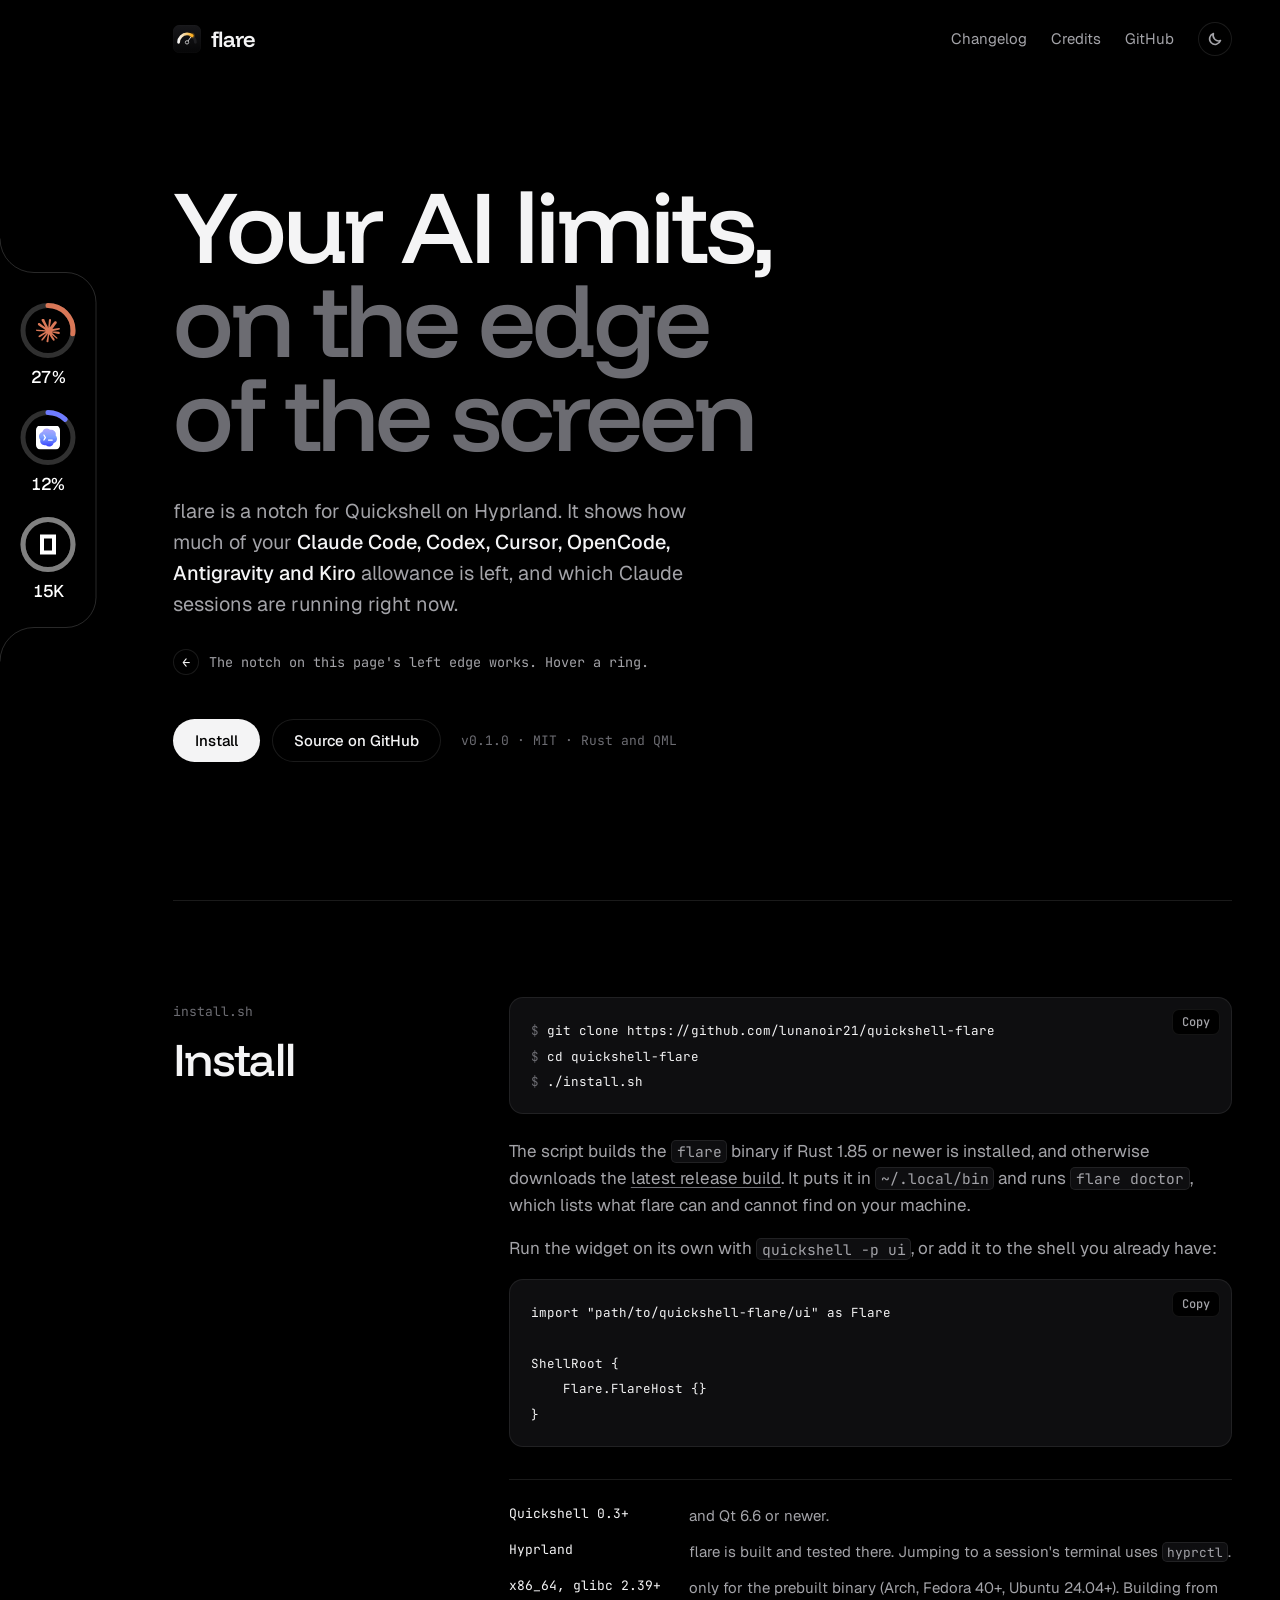
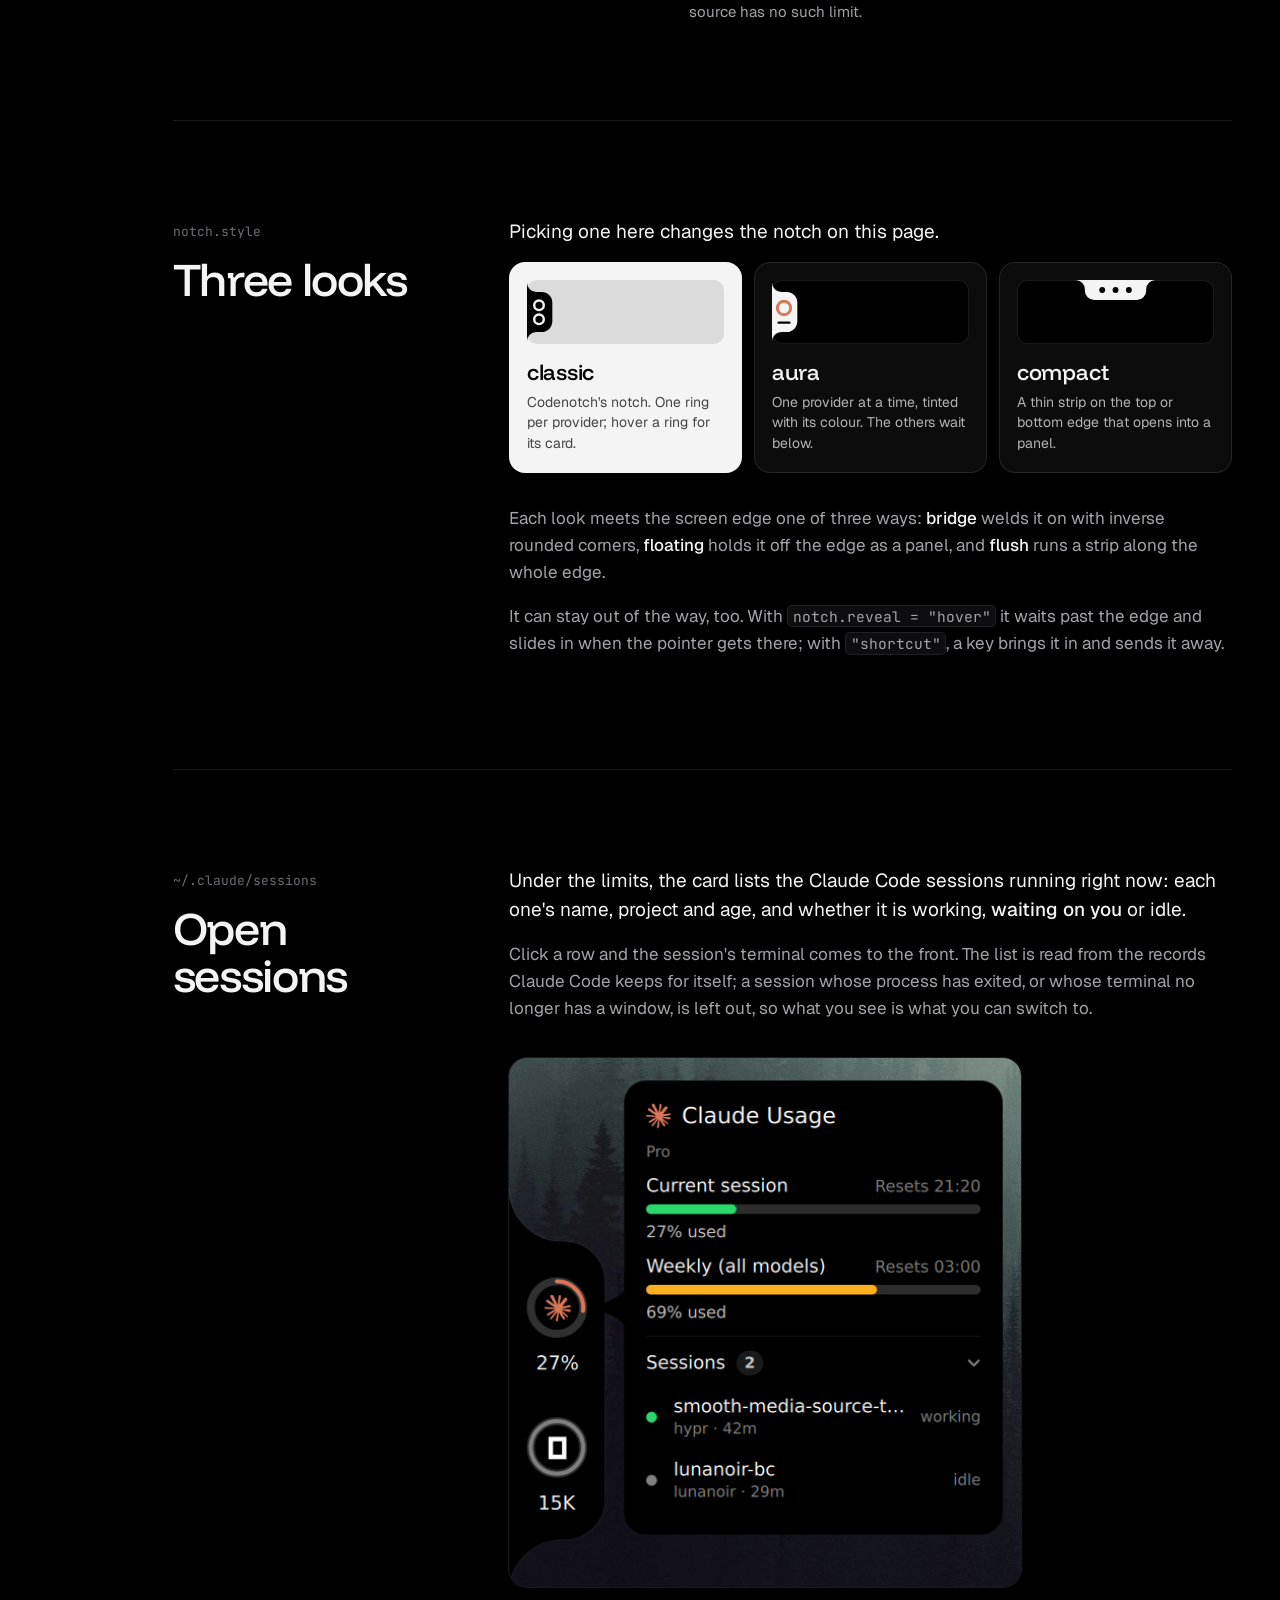
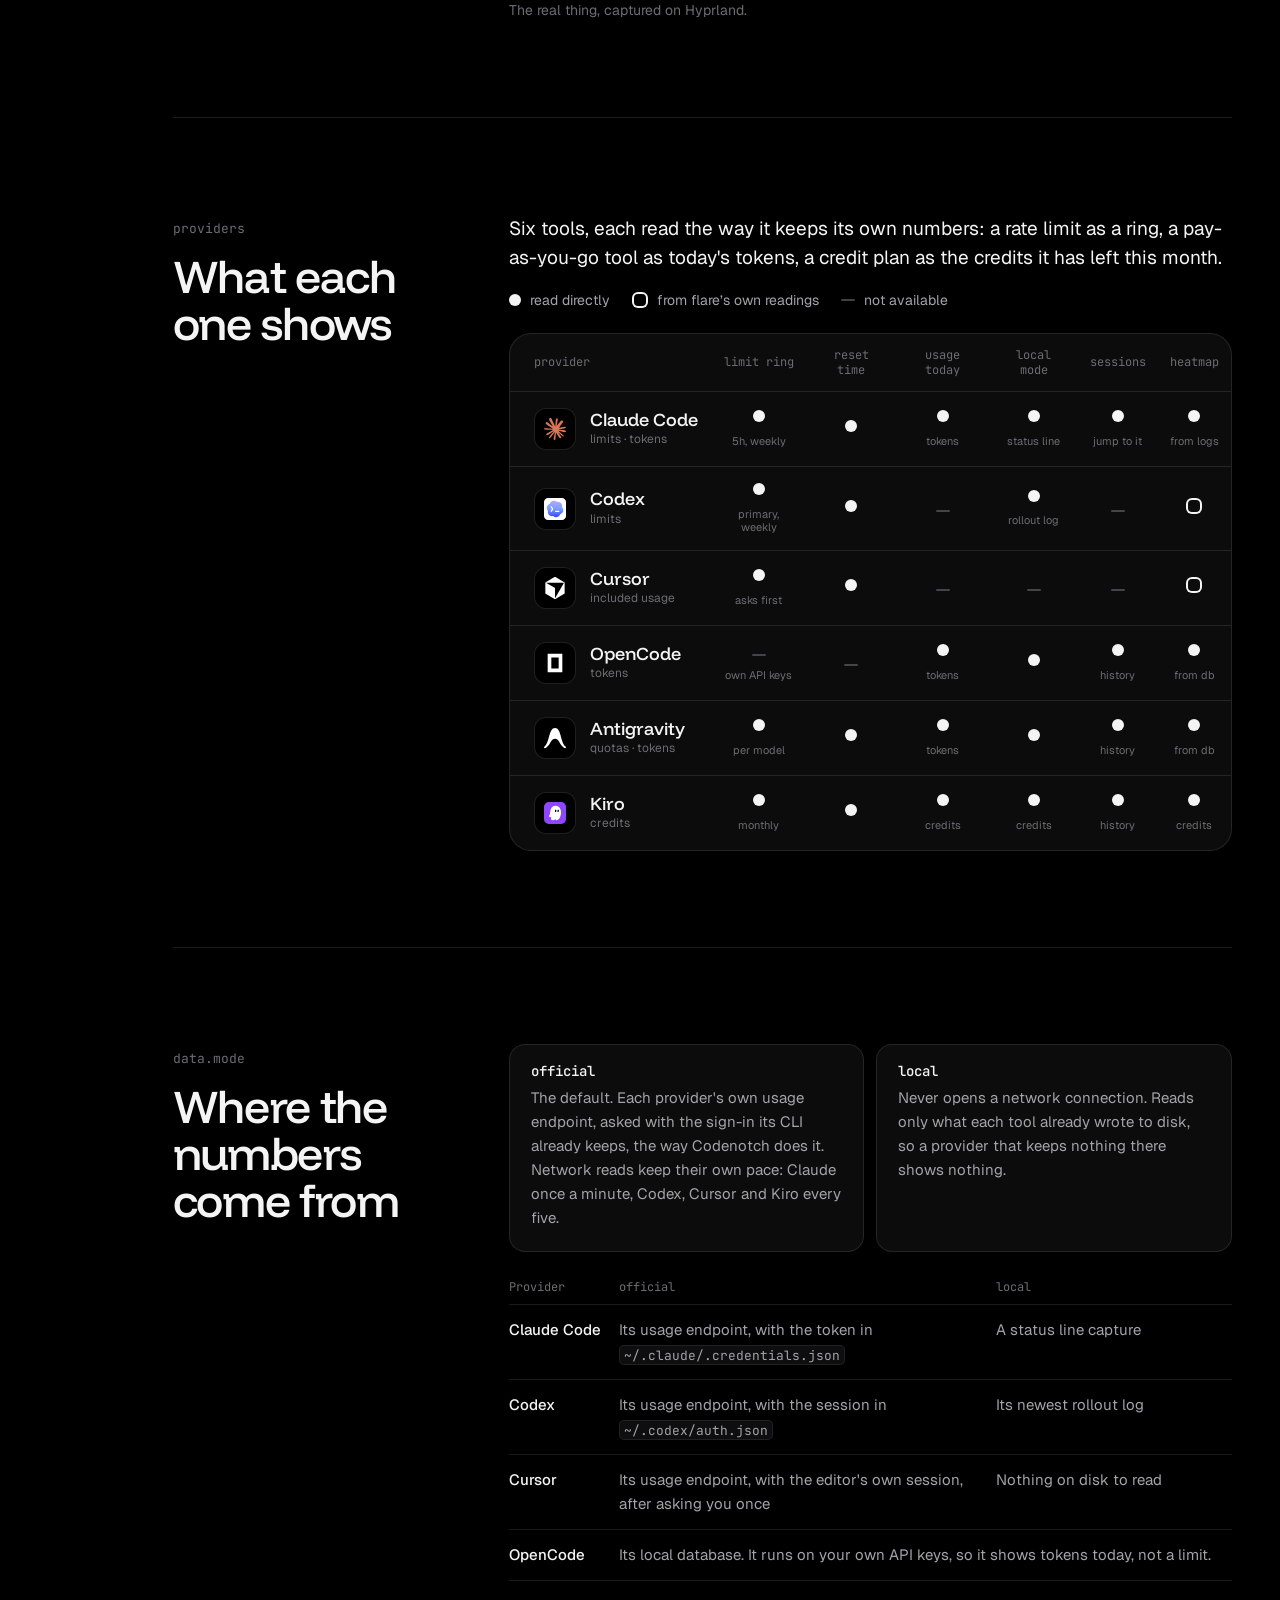
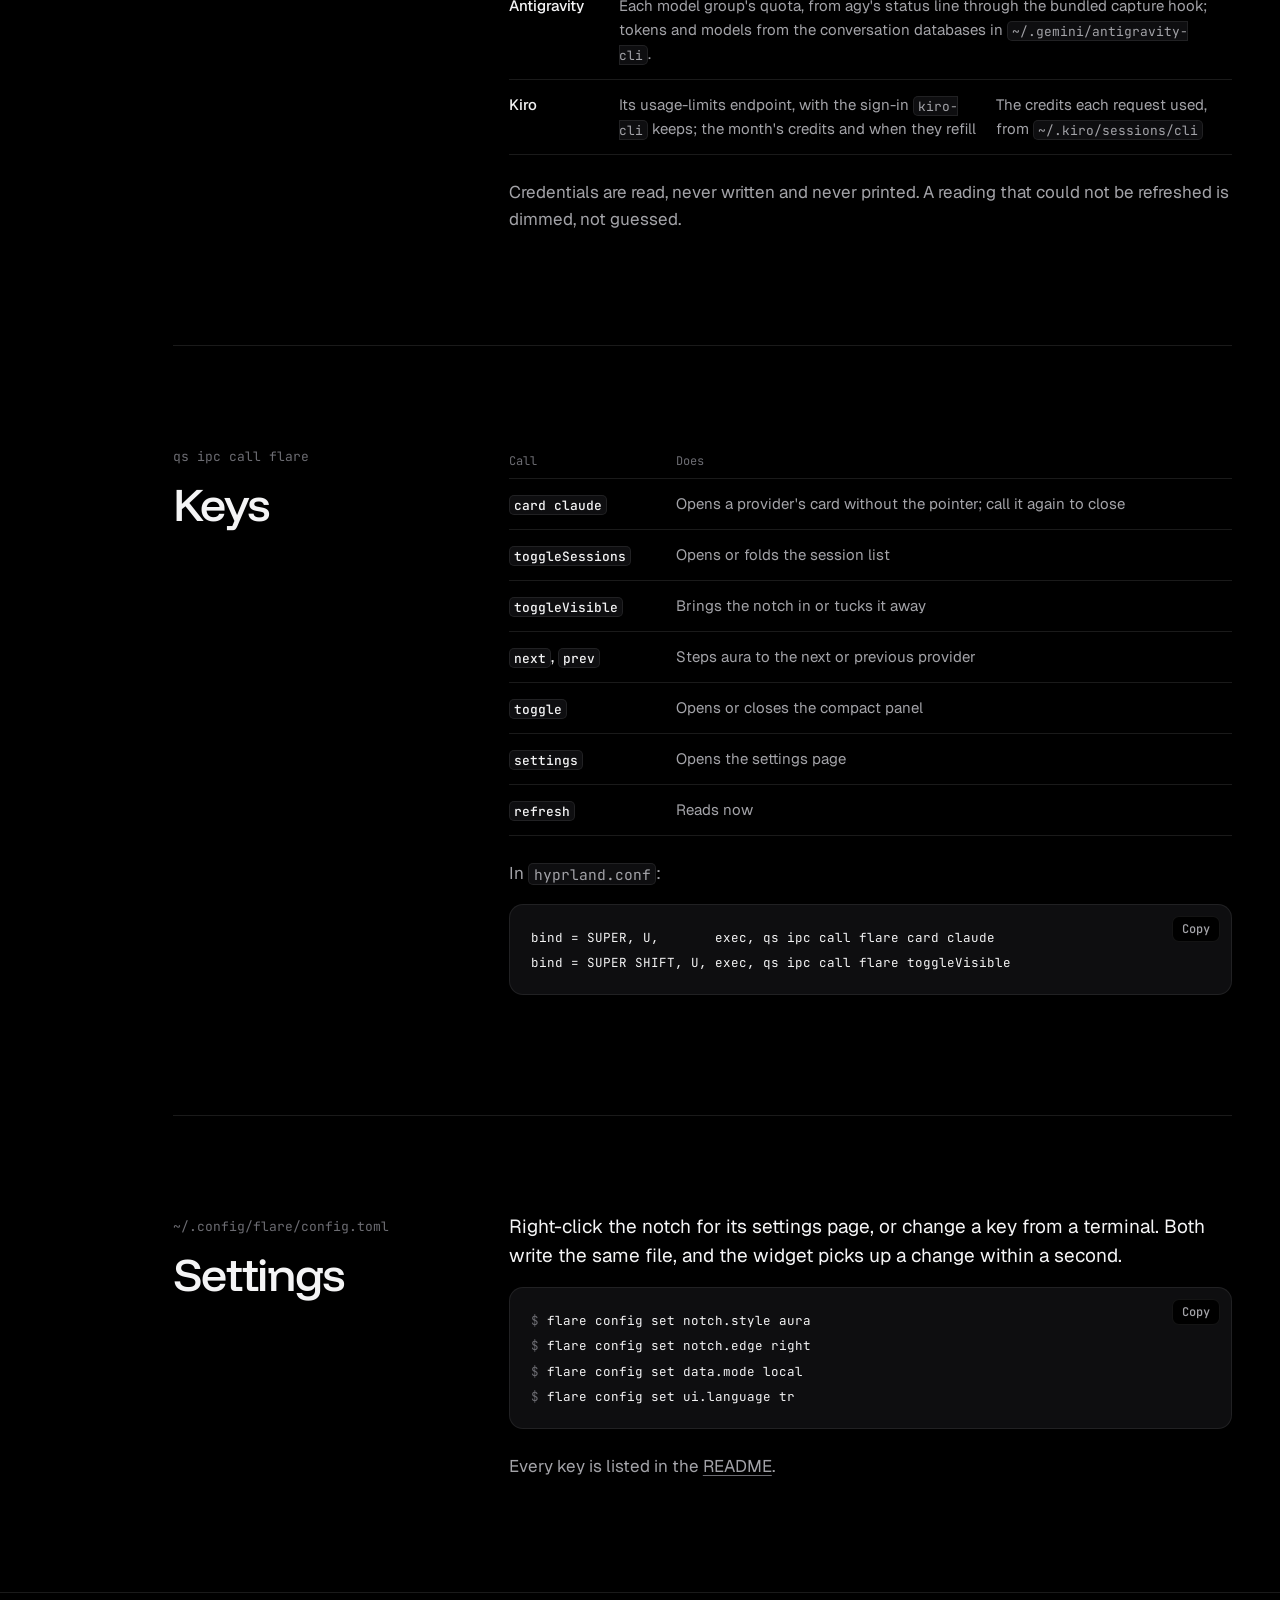
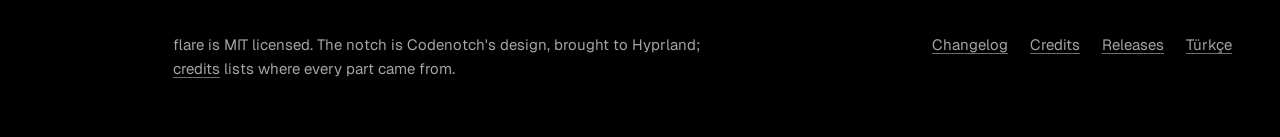
==== docs/index.html @ 701ffc92 "flare'e logo ekle Gösterge yayı beyazdan amber'e geçen, ucunda parıltı olan bir ikon. Sitenin sekme " ====
<!doctype html>
<html lang="en">
<head>
  <meta charset="utf-8">
  <meta name="viewport" content="width=device-width, initial-scale=1">
  <title>flare — AI usage notch for Hyprland</title>
  <meta name="description" content="flare is a notch for Quickshell on Hyprland that shows how much of your Claude Code, Codex, Cursor, OpenCode, Antigravity and Kiro allowance is left, and which Claude sessions are running.">
  <meta name="theme-color" content="#000000">
  <meta property="og:title" content="flare — AI usage notch for Hyprland">
  <meta property="og:description" content="Your Claude Code, Codex, Cursor, OpenCode, Antigravity and Kiro limits, on the edge of the screen.">
  <meta property="og:image" content="https://lunanoir21.github.io/quickshell-flare/assets/social.png">
  <meta name="twitter:card" content="summary_large_image">
  <script>try { if (localStorage.getItem("flare-theme") === "light") document.documentElement.dataset.theme = "light"; } catch (e) {}</script>
  <link rel="icon" href="assets/flare.svg" type="image/svg+xml">
  <link rel="preconnect" href="https://fonts.googleapis.com">
  <link rel="preconnect" href="https://fonts.gstatic.com" crossorigin>
  <link href="https://fonts.googleapis.com/css2?family=Funnel+Display:wght@400;500;600&family=Geist:wght@400;500;600&family=JetBrains+Mono:wght@400;500&display=swap" rel="stylesheet">
  <link rel="stylesheet" href="site.css">
</head>
<body>
  <a class="skip" href="#main">Skip to content</a>

  <header class="top">
    <a class="wordmark" href="./"><img src="assets/flare.svg" alt="" width="28" height="28">flare</a>
    <nav aria-label="Site">
      <a href="changelog.html">Changelog</a>
      <a href="credits.html">Credits</a>
      <a class="wide" href="https://github.com/lunanoir21/quickshell-flare">GitHub</a>
      <button class="theme" type="button" aria-label="Switch to the white theme">
        <svg class="moon" viewBox="0 0 16 16" aria-hidden="true"><path d="M13.5 9.6A5.6 5.6 0 0 1 6.4 2.5a5.6 5.6 0 1 0 7.1 7.1Z"/></svg>
        <svg class="sun" viewBox="0 0 16 16" aria-hidden="true"><circle cx="8" cy="8" r="3"/><path d="M8 1v1.5M8 13.5V15M1 8h1.5M13.5 8H15M3 3l1.1 1.1M11.9 11.9 13 13M3 13l1.1-1.1M11.9 4.1 13 3"/></svg>
      </button>
    </nav>
  </header>

  <main id="main">
    <section class="hero" aria-labelledby="title">
      <h1 id="title">Your AI limits, <span class="quiet">on the edge of the screen</span></h1>
      <p class="lede">flare is a notch for Quickshell on Hyprland. It shows how much of your <strong>Claude Code, Codex, Cursor, OpenCode, Antigravity and Kiro</strong> allowance is left, and which Claude sessions are running right now.</p>
      <p class="pointer" data-dir="left"><span class="arrow" aria-hidden="true">←</span> <span class="words">The notch on this page's left edge works. Hover a ring.</span></p>
      <div class="actions">
        <a class="button solid" href="#install">Install</a>
        <a class="button line" href="https://github.com/lunanoir21/quickshell-flare">Source on GitHub</a>
        <span class="meta"><span data-version>v0.1.0</span> · MIT · Rust and QML</span>
      </div>
    </section>

    <section class="section" id="install" aria-labelledby="install-title">
      <div class="section-head">
        <span class="tag">install.sh</span>
        <h2 id="install-title">Install</h2>
      </div>
      <div class="section-body">
<pre class="copyable"><code><span class="prompt">$ </span>git clone https://github.com/lunanoir21/quickshell-flare</code>
<code><span class="prompt">$ </span>cd quickshell-flare</code>
<code><span class="prompt">$ </span>./install.sh</code></pre>
        <p>The script builds the <code>flare</code> binary if Rust 1.85 or newer is installed, and otherwise downloads the <a href="https://github.com/lunanoir21/quickshell-flare/releases/latest">latest release build</a>. It puts it in <code>~/.local/bin</code> and runs <code>flare doctor</code>, which lists what flare can and cannot find on your machine.</p>
        <p>Run the widget on its own with <code>quickshell -p ui</code>, or add it to the shell you already have:</p>
<pre class="copyable"><code>import "path/to/quickshell-flare/ui" as Flare

ShellRoot {
    Flare.FlareHost {}
}</code></pre>
        <dl class="needs">
          <dt>Quickshell 0.3+</dt><dd>and Qt 6.6 or newer.</dd>
          <dt>Hyprland</dt><dd>flare is built and tested there. Jumping to a session's terminal uses <code>hyprctl</code>.</dd>
          <dt>x86_64, glibc 2.39+</dt><dd>only for the prebuilt binary (Arch, Fedora 40+, Ubuntu 24.04+). Building from source has no such limit.</dd>
        </dl>
      </div>
    </section>

    <section class="section" id="looks" aria-labelledby="looks-title">
      <div class="section-head">
        <span class="tag">notch.style</span>
        <h2 id="looks-title">Three looks</h2>
      </div>
      <div class="section-body">
        <p class="lead">Picking one here changes the notch on this page.</p>
        <div class="looks" role="group" aria-label="Notch style">
          <button class="look" type="button" data-look="classic" aria-pressed="true">
            <span class="pic" aria-hidden="true"><svg viewBox="0 0 120 48" preserveAspectRatio="xMinYMid meet"><path class="n" d="M0 2a7 7 0 0 0 7 7h4a8 8 0 0 1 8 8v14a8 8 0 0 1-8 8H7a7 7 0 0 0-7 7Z"/><circle class="d" cx="9" cy="19" r="3.6"/><circle class="d" cx="9" cy="29.5" r="3.6"/></svg></span>
            <span class="name">classic</span>
            <span class="what">Codenotch's notch. One ring per provider; hover a ring for its card.</span>
          </button>
          <button class="look" type="button" data-look="aura" aria-pressed="false">
            <span class="pic" aria-hidden="true"><svg viewBox="0 0 120 48" preserveAspectRatio="xMinYMid meet"><path class="n" d="M0 2a7 7 0 0 0 7 7h4a8 8 0 0 1 8 8v14a8 8 0 0 1-8 8H7a7 7 0 0 0-7 7Z"/><circle class="a" cx="9" cy="21" r="5"/><path class="d" d="M5 32h8"/></svg></span>
            <span class="name">aura</span>
            <span class="what">One provider at a time, tinted with its colour. The others wait below.</span>
          </button>
          <button class="look" type="button" data-look="compact" aria-pressed="false">
            <span class="pic" aria-hidden="true"><svg viewBox="0 0 120 48" preserveAspectRatio="xMidYMin meet"><path class="n" d="M30 0a7 7 0 0 1 7 7v1a7 7 0 0 0 7 7h32a7 7 0 0 0 7-7V7a7 7 0 0 1 7-7Z"/><circle class="f" cx="50" cy="7.5" r="2.2"/><circle class="f" cx="60" cy="7.5" r="2.2"/><circle class="f" cx="70" cy="7.5" r="2.2"/></svg></span>
            <span class="name">compact</span>
            <span class="what">A thin strip on the top or bottom edge that opens into a panel.</span>
          </button>
        </div>
        <p>Each look meets the screen edge one of three ways: <strong>bridge</strong> welds it on with inverse rounded corners, <strong>floating</strong> holds it off the edge as a panel, and <strong>flush</strong> runs a strip along the whole edge.</p>
        <p>It can stay out of the way, too. With <code>notch.reveal = "hover"</code> it waits past the edge and slides in when the pointer gets there; with <code>"shortcut"</code>, a key brings it in and sends it away.</p>
      </div>
    </section>

    <section class="section" id="sessions" aria-labelledby="sessions-title">
      <div class="section-head">
        <span class="tag">~/.claude/sessions</span>
        <h2 id="sessions-title">Open sessions</h2>
      </div>
      <div class="section-body">
        <p class="lead">Under the limits, the card lists the Claude Code sessions running right now: each one's name, project and age, and whether it is working, <strong>waiting on you</strong> or idle.</p>
        <p>Click a row and the session's terminal comes to the front. The list is read from the records Claude Code keeps for itself; a session whose process has exited, or whose terminal no longer has a window, is left out, so what you see is what you can switch to.</p>
        <figure class="shot">
          <img src="screenshots/sessions.png" width="504" height="520" alt="flare's hover card on a desktop, showing two limits and two open sessions" loading="lazy">
          <figcaption>The real thing, captured on Hyprland.</figcaption>
        </figure>
      </div>
    </section>

    <section class="section" id="providers" aria-labelledby="providers-title">
      <div class="section-head">
        <span class="tag">providers</span>
        <h2 id="providers-title">What each one shows</h2>
      </div>
      <div class="section-body wide">
        <p class="lead">Six tools, each read the way it keeps its own numbers: a rate limit as a ring, a pay-as-you-go tool as today's tokens, a credit plan as the credits it has left this month.</p>
        <ul class="cap-legend" aria-label="Legend">
          <li><span class="cap full" aria-hidden="true"></span>read directly</li>
          <li><span class="cap ring" aria-hidden="true"></span>from flare’s own readings</li>
          <li><span class="cap none" aria-hidden="true"></span>not available</li>
        </ul>
        <table class="matrix">
          <thead>
            <tr><th scope="col">provider</th><th scope="col">limit ring</th><th scope="col">reset time</th><th scope="col">usage today</th><th scope="col">local mode</th><th scope="col">sessions</th><th scope="col">heatmap</th></tr>
          </thead>
          <tbody>
            <tr>
              <th scope="row"><span class="who"><span class="tile"><img src="assets/logos/claude.svg" alt="" width="22" height="22"></span><span><span class="name">Claude Code</span><span class="unit">limits · tokens</span></span></span></th>
              <td><span class="cap full" aria-hidden="true"></span><span class="sr">Read directly</span><small>5h, weekly</small></td><td><span class="cap full" aria-hidden="true"></span><span class="sr">Read directly</span></td><td><span class="cap full" aria-hidden="true"></span><span class="sr">Read directly</span><small>tokens</small></td><td><span class="cap full" aria-hidden="true"></span><span class="sr">Read directly</span><small>status line</small></td><td><span class="cap full" aria-hidden="true"></span><span class="sr">Read directly</span><small>jump to it</small></td><td><span class="cap full" aria-hidden="true"></span><span class="sr">Read directly</span><small>from logs</small></td>
            </tr>
            <tr>
              <th scope="row"><span class="who"><span class="tile"><img src="assets/logos/codex.svg" alt="" width="22" height="22"></span><span><span class="name">Codex</span><span class="unit">limits</span></span></span></th>
              <td><span class="cap full" aria-hidden="true"></span><span class="sr">Read directly</span><small>primary, weekly</small></td><td><span class="cap full" aria-hidden="true"></span><span class="sr">Read directly</span></td><td><span class="cap none" aria-hidden="true"></span><span class="sr">Not available</span></td><td><span class="cap full" aria-hidden="true"></span><span class="sr">Read directly</span><small>rollout log</small></td><td><span class="cap none" aria-hidden="true"></span><span class="sr">Not available</span></td><td><span class="cap ring" aria-hidden="true"></span><span class="sr">From flare’s own readings</span></td>
            </tr>
            <tr>
              <th scope="row"><span class="who"><span class="tile"><img src="assets/logos/cursor.svg" alt="" width="22" height="22"></span><span><span class="name">Cursor</span><span class="unit">included usage</span></span></span></th>
              <td><span class="cap full" aria-hidden="true"></span><span class="sr">Read directly</span><small>asks first</small></td><td><span class="cap full" aria-hidden="true"></span><span class="sr">Read directly</span></td><td><span class="cap none" aria-hidden="true"></span><span class="sr">Not available</span></td><td><span class="cap none" aria-hidden="true"></span><span class="sr">Not available</span></td><td><span class="cap none" aria-hidden="true"></span><span class="sr">Not available</span></td><td><span class="cap ring" aria-hidden="true"></span><span class="sr">From flare’s own readings</span></td>
            </tr>
            <tr>
              <th scope="row"><span class="who"><span class="tile"><img src="assets/logos/opencode.svg" alt="" width="22" height="22"></span><span><span class="name">OpenCode</span><span class="unit">tokens</span></span></span></th>
              <td><span class="cap none" aria-hidden="true"></span><span class="sr">Not available</span><small>own API keys</small></td><td><span class="cap none" aria-hidden="true"></span><span class="sr">Not available</span></td><td><span class="cap full" aria-hidden="true"></span><span class="sr">Read directly</span><small>tokens</small></td><td><span class="cap full" aria-hidden="true"></span><span class="sr">Read directly</span></td><td><span class="cap full" aria-hidden="true"></span><span class="sr">Read directly</span><small>history</small></td><td><span class="cap full" aria-hidden="true"></span><span class="sr">Read directly</span><small>from db</small></td>
            </tr>
            <tr>
              <th scope="row"><span class="who"><span class="tile"><img src="assets/logos/antigravity.svg" alt="" width="22" height="22"></span><span><span class="name">Antigravity</span><span class="unit">quotas · tokens</span></span></span></th>
              <td><span class="cap full" aria-hidden="true"></span><span class="sr">Read directly</span><small>per model</small></td><td><span class="cap full" aria-hidden="true"></span><span class="sr">Read directly</span></td><td><span class="cap full" aria-hidden="true"></span><span class="sr">Read directly</span><small>tokens</small></td><td><span class="cap full" aria-hidden="true"></span><span class="sr">Read directly</span></td><td><span class="cap full" aria-hidden="true"></span><span class="sr">Read directly</span><small>history</small></td><td><span class="cap full" aria-hidden="true"></span><span class="sr">Read directly</span><small>from db</small></td>
            </tr>
            <tr>
              <th scope="row"><span class="who"><span class="tile"><img src="assets/logos/kiro.svg" alt="" width="22" height="22"></span><span><span class="name">Kiro</span><span class="unit">credits</span></span></span></th>
              <td><span class="cap full" aria-hidden="true"></span><span class="sr">Read directly</span><small>monthly</small></td><td><span class="cap full" aria-hidden="true"></span><span class="sr">Read directly</span></td><td><span class="cap full" aria-hidden="true"></span><span class="sr">Read directly</span><small>credits</small></td><td><span class="cap full" aria-hidden="true"></span><span class="sr">Read directly</span><small>credits</small></td><td><span class="cap full" aria-hidden="true"></span><span class="sr">Read directly</span><small>history</small></td><td><span class="cap full" aria-hidden="true"></span><span class="sr">Read directly</span><small>credits</small></td>
            </tr>
          </tbody>
        </table>
      </div>
    </section>

    <section class="section" id="numbers" aria-labelledby="numbers-title">
      <div class="section-head">
        <span class="tag">data.mode</span>
        <h2 id="numbers-title">Where the numbers come from</h2>
      </div>
      <div class="section-body">
        <div class="modes">
          <div>
            <h3>official</h3>
            <p>The default. Each provider's own usage endpoint, asked with the sign-in its CLI already keeps, the way Codenotch does it. Network reads keep their own pace: Claude once a minute, Codex, Cursor and Kiro every five.</p>
          </div>
          <div>
            <h3>local</h3>
            <p>Never opens a network connection. Reads only what each tool already wrote to disk, so a provider that keeps nothing there shows nothing.</p>
          </div>
        </div>
        <table class="table">
          <thead>
            <tr><th scope="col">Provider</th><th scope="col">official</th><th scope="col">local</th></tr>
          </thead>
          <tbody>
            <tr><td>Claude Code</td><td>Its usage endpoint, with the token in <code>~/.claude/.credentials.json</code></td><td>A status line capture</td></tr>
            <tr><td>Codex</td><td>Its usage endpoint, with the session in <code>~/.codex/auth.json</code></td><td>Its newest rollout log</td></tr>
            <tr><td>Cursor</td><td>Its usage endpoint, with the editor's own session, after asking you once</td><td>Nothing on disk to read</td></tr>
            <tr><td>OpenCode</td><td colspan="2">Its local database. It runs on your own API keys, so it shows tokens today, not a limit.</td></tr>
            <tr><td>Antigravity</td><td colspan="2">Each model group's quota, from agy's status line through the bundled capture hook; tokens and models from the conversation databases in <code>~/.gemini/antigravity-cli</code>.</td></tr>
            <tr><td>Kiro</td><td>Its usage-limits endpoint, with the sign-in <code>kiro-cli</code> keeps; the month's credits and when they refill</td><td>The credits each request used, from <code>~/.kiro/sessions/cli</code></td></tr>
          </tbody>
        </table>
        <p>Credentials are read, never written and never printed. A reading that could not be refreshed is dimmed, not guessed.</p>
      </div>
    </section>

    <section class="section" id="keys" aria-labelledby="keys-title">
      <div class="section-head">
        <span class="tag">qs ipc call flare</span>
        <h2 id="keys-title">Keys</h2>
      </div>
      <div class="section-body">
        <table class="table">
          <thead>
            <tr><th scope="col">Call</th><th scope="col">Does</th></tr>
          </thead>
          <tbody>
            <tr><td><code>card claude</code></td><td>Opens a provider's card without the pointer; call it again to close</td></tr>
            <tr><td><code>toggleSessions</code></td><td>Opens or folds the session list</td></tr>
            <tr><td><code>toggleVisible</code></td><td>Brings the notch in or tucks it away</td></tr>
            <tr><td><code>next</code>, <code>prev</code></td><td>Steps aura to the next or previous provider</td></tr>
            <tr><td><code>toggle</code></td><td>Opens or closes the compact panel</td></tr>
            <tr><td><code>settings</code></td><td>Opens the settings page</td></tr>
            <tr><td><code>refresh</code></td><td>Reads now</td></tr>
          </tbody>
        </table>
        <p>In <code>hyprland.conf</code>:</p>
<pre class="copyable"><code>bind = SUPER, U,       exec, qs ipc call flare card claude</code>
<code>bind = SUPER SHIFT, U, exec, qs ipc call flare toggleVisible</code></pre>
      </div>
    </section>

    <section class="section" id="settings" aria-labelledby="settings-title">
      <div class="section-head">
        <span class="tag">~/.config/flare/config.toml</span>
        <h2 id="settings-title">Settings</h2>
      </div>
      <div class="section-body">
        <p class="lead">Right-click the notch for its settings page, or change a key from a terminal. Both write the same file, and the widget picks up a change within a second.</p>
<pre class="copyable"><code><span class="prompt">$ </span>flare config set notch.style aura</code>
<code><span class="prompt">$ </span>flare config set notch.edge right</code>
<code><span class="prompt">$ </span>flare config set data.mode local</code>
<code><span class="prompt">$ </span>flare config set ui.language tr</code></pre>
        <p>Every key is listed in the <a href="https://github.com/lunanoir21/quickshell-flare#configuration">README</a>.</p>
      </div>
    </section>
  </main>

  <footer class="foot">
    <p>flare is MIT licensed. The notch is Codenotch's design, brought to Hyprland; <a href="credits.html">credits</a> lists where every part came from.</p>
    <nav aria-label="Footer">
      <a href="changelog.html">Changelog</a>
      <a href="credits.html">Credits</a>
      <a href="https://github.com/lunanoir21/quickshell-flare/releases">Releases</a>
      <a href="https://github.com/lunanoir21/quickshell-flare/blob/main/README.tr.md">Türkçe</a>
    </nav>
  </footer>

  <script src="news.js" defer></script>
  <script src="site.js" defer></script>
</body>
</html>
---- docs/site.css ----
/* Pure black by default; data-theme="light" swaps to white. The notch and its
   cards stay black in both, as flare's own default is. */

:root {
  --wall: #000000;
  --raise: #0c0c0d;
  --ink: #f4f4f5;
  --ink-2: #a3a3a8;
  --ink-3: #6c6c72;
  --rule: rgba(255, 255, 255, 0.1);
  --code-bg: #0e0e10;
  --code-line: rgba(255, 255, 255, 0.08);
  --focus: #f4f4f5;

  --notch: #000000;
  --notch-edge: rgba(255, 255, 255, 0.16);
  --card-text: #ffffff;
  --card-soft: #c8c8c8;
  --card-dim: #808080;
  --track: #2d2d2d;
  --row-hover: rgba(255, 255, 255, 0.07);
  --good: #2bd86b;
  --mid: #ffb020;
  --high: #f23a12;

  --display: "Funnel Display", "Geist", system-ui, sans-serif;
  --body: "Geist", system-ui, sans-serif;
  --mono: "JetBrains Mono", ui-monospace, monospace;

  --notch-w: 96px;
  --flare-r: 34px;
  --body-r: 30px;
  --gutter: calc(var(--notch-w) + clamp(40px, 6vw, 96px));
  --edge-pad: clamp(16px, 4vw, 48px);
  --ease: cubic-bezier(0.2, 0.8, 0.2, 1);

  color-scheme: dark;
}

:root[data-theme="light"] {
  --wall: #ffffff;
  --raise: #f5f5f6;
  --ink: #0a0a0b;
  --ink-2: #55575d;
  --ink-3: #8b8d93;
  --rule: rgba(10, 10, 11, 0.1);
  --code-bg: #f4f4f5;
  --code-line: rgba(10, 10, 11, 0.07);
  --focus: #0a0a0b;
  --notch-edge: transparent;
  color-scheme: light;
}

*,
*::before,
*::after {
  box-sizing: border-box;
}

html {
  -webkit-text-size-adjust: 100%;
  background: var(--wall);
}

body {
  margin: 0;
  background: var(--wall);
  color: var(--ink);
  font: 400 17px/1.6 var(--body);
  -webkit-font-smoothing: antialiased;
  overflow-x: hidden;
  transition: background-color 0.3s var(--ease), color 0.3s var(--ease);
}

::selection {
  background: var(--ink);
  color: var(--wall);
}

a {
  color: inherit;
  text-decoration-thickness: 1px;
  text-underline-offset: 3px;
  text-decoration-color: var(--ink-3);
  transition: text-decoration-color 0.15s;
}

a:hover {
  text-decoration-color: currentColor;
}

:focus-visible {
  outline: 2px solid var(--focus);
  outline-offset: 3px;
  border-radius: 4px;
}

code,
pre,
kbd {
  font-family: var(--mono);
  font-size: 0.86em;
}

p code,
li code,
td code,
dd code,
figcaption code {
  background: var(--code-bg);
  box-shadow: inset 0 0 0 1px var(--code-line);
  padding: 0.12em 0.4em;
  border-radius: 5px;
}

.skip {
  position: absolute;
  left: -999px;
  top: 8px;
}

.skip:focus {
  left: var(--gutter);
  background: var(--ink);
  color: var(--wall);
  padding: 6px 12px;
  z-index: 50;
}

/* ---------- header ---------- */

.top {
  position: absolute;
  top: 0;
  left: 0;
  right: 0;
  display: flex;
  align-items: center;
  justify-content: space-between;
  padding: 22px var(--edge-pad) 0 var(--gutter);
  font-size: 15px;
  z-index: 5;
}

.wordmark {
  display: inline-flex;
  align-items: center;
  gap: 10px;
  font: 600 22px/1 var(--display);
  letter-spacing: -0.02em;
  text-decoration: none;
}

.wordmark img {
  display: block;
  flex: none;
}

.top nav {
  display: flex;
  align-items: center;
  gap: 24px;
}

.top nav a {
  text-decoration: none;
  color: var(--ink-2);
  transition: color 0.15s;
}

.top nav a:hover,
.top nav a[aria-current="page"] {
  color: var(--ink);
}

.theme {
  all: unset;
  display: grid;
  place-items: center;
  width: 34px;
  height: 34px;
  border-radius: 50%;
  color: var(--ink-2);
  box-shadow: inset 0 0 0 1px var(--rule);
  cursor: pointer;
  transition: color 0.15s, box-shadow 0.15s;
}

.theme:hover {
  color: var(--ink);
  box-shadow: inset 0 0 0 1px var(--ink-3);
}

.theme:focus-visible {
  outline: 2px solid var(--focus);
  outline-offset: 3px;
}

.theme svg {
  width: 16px;
  height: 16px;
  fill: none;
  stroke: currentColor;
  stroke-width: 1.6;
  stroke-linecap: round;
  stroke-linejoin: round;
}

.theme .sun,
:root[data-theme="light"] .theme .moon {
  display: none;
}

:root[data-theme="light"] .theme .sun {
  display: block;
}

main,
.foot {
  padding-left: var(--gutter);
  padding-right: var(--edge-pad);
}

.measure {
  max-width: 44rem;
}

/* ---------- hero ---------- */

.hero {
  min-height: 100svh;
  display: flex;
  flex-direction: column;
  justify-content: center;
  padding-block: 128px 88px;
}

.hero h1 {
  font: 500 clamp(46px, 8vw, 124px) / 0.92 var(--display);
  letter-spacing: -0.04em;
  margin: 0 0 36px;
  max-width: 12ch;
  text-wrap: balance;
}

.hero h1 .quiet {
  color: var(--ink-3);
}

.hero .lede {
  font-size: clamp(18px, 1.55vw, 21px);
  line-height: 1.55;
  color: var(--ink-2);
  max-width: 35rem;
  margin: 0 0 30px;
}

.hero .lede strong {
  color: var(--ink);
  font-weight: 500;
}

.pointer {
  display: inline-flex;
  align-items: center;
  gap: 10px;
  font: 400 13.5px/1.3 var(--mono);
  color: var(--ink-2);
  margin: 0 0 44px;
}

.pointer .arrow {
  display: inline-grid;
  place-items: center;
  width: 26px;
  height: 26px;
  border-radius: 50%;
  box-shadow: inset 0 0 0 1px var(--rule);
  color: var(--ink);
  transition: transform 0.4s var(--ease);
  animation: nudge 2.4s var(--ease) infinite;
}

.pointer[data-dir="up"] .arrow {
  transform: rotate(90deg);
  animation-name: nudge-up;
}

@keyframes nudge {
  0%, 60%, 100% { translate: 0 0; }
  30% { translate: -4px 0; }
}

@keyframes nudge-up {
  0%, 60%, 100% { translate: 0 0; }
  30% { translate: 0 -4px; }
}

.actions {
  display: flex;
  flex-wrap: wrap;
  gap: 12px;
  align-items: center;
}

.button {
  display: inline-flex;
  align-items: center;
  gap: 8px;
  font: 500 15px/1 var(--body);
  padding: 14px 22px;
  border-radius: 999px;
  text-decoration: none;
  transition: background-color 0.18s, color 0.18s, box-shadow 0.18s;
}

.button.solid {
  background: var(--ink);
  color: var(--wall);
}

.button.solid:hover {
  background: var(--ink-2);
}

.button.line {
  box-shadow: inset 0 0 0 1px var(--rule);
}

.button.line:hover {
  box-shadow: inset 0 0 0 1px var(--ink-3);
}

.meta {
  font: 400 13px/1 var(--mono);
  color: var(--ink-3);
  margin-left: 8px;
}

/* ---------- sections ---------- */

.section {
  display: grid;
  grid-template-columns: minmax(0, 1fr);
  padding-block: 96px;
  border-top: 1px solid var(--rule);
}

.section-head {
  margin-bottom: 8px;
}

.tag {
  display: inline-block;
  font: 400 13px/1 var(--mono);
  color: var(--ink-3);
  margin: 0 0 18px;
}

.section h2 {
  font: 500 clamp(34px, 3.6vw, 50px) / 1.02 var(--display);
  letter-spacing: -0.03em;
  margin: 0 0 24px;
}

.section h3 {
  font: 600 17px/1.3 var(--body);
  margin: 36px 0 8px;
}

.section p {
  margin: 0 0 16px;
  color: var(--ink-2);
}

.section p strong {
  color: var(--ink);
  font-weight: 500;
}

.section-body {
  min-width: 0;
  max-width: 50rem;
}

@media (min-width: 1100px) {
  .section {
    grid-template-columns: minmax(0, 17rem) minmax(0, 1fr);
    column-gap: clamp(48px, 5vw, 96px);
  }

  .section-head {
    position: sticky;
    top: 40px;
    align-self: start;
  }

  .section h2 {
    margin-bottom: 0;
  }

  .section-body > :first-child {
    margin-top: 0;
  }

  .section-body .lead {
    font-size: 19px;
    line-height: 1.55;
    color: var(--ink);
  }
}

pre {
  background: var(--code-bg);
  box-shadow: inset 0 0 0 1px var(--code-line);
  border-radius: 14px;
  padding: 20px 22px;
  margin: 8px 0 24px;
  overflow-x: auto;
  line-height: 1.75;
  color: var(--ink);
}

.copyable {
  position: relative;
}

.copy {
  position: absolute;
  top: 12px;
  right: 12px;
  font: 500 12px/1 var(--mono);
  padding: 7px 10px;
  border-radius: 7px;
  border: 0;
  box-shadow: inset 0 0 0 1px var(--code-line);
  background: var(--wall);
  color: var(--ink-2);
  cursor: pointer;
  transition: color 0.15s;
}

.copy:hover {
  color: var(--ink);
}

.prompt,
.comment {
  color: var(--ink-3);
  user-select: none;
}

.needs {
  display: grid;
  grid-template-columns: max-content 1fr;
  gap: 12px 28px;
  margin: 32px 0 0;
  padding-top: 24px;
  border-top: 1px solid var(--rule);
  font-size: 15px;
}

.needs dt {
  font: 400 13px/1.6 var(--mono);
  color: var(--ink);
}

.needs dd {
  margin: 0;
  color: var(--ink-2);
}

/* look switcher */

.looks {
  display: grid;
  grid-template-columns: repeat(3, minmax(0, 1fr));
  gap: 12px;
  margin: 8px 0 32px;
}

.look {
  text-align: left;
  font: inherit;
  color: inherit;
  background: var(--raise);
  border: 0;
  box-shadow: inset 0 0 0 1px var(--rule);
  border-radius: 16px;
  padding: 18px 18px 20px;
  cursor: pointer;
  transition: box-shadow 0.2s, background-color 0.2s, color 0.2s;
}

.look:hover {
  box-shadow: inset 0 0 0 1px var(--ink-3);
}

.look[aria-pressed="true"] {
  background: var(--ink);
  color: var(--wall);
  box-shadow: none;
}

.look .pic {
  display: block;
  width: 100%;
  height: 64px;
  margin-bottom: 16px;
  border-radius: 10px;
  background: var(--wall);
  box-shadow: inset 0 0 0 1px var(--rule);
  color: var(--ink);
}

.look[aria-pressed="true"] .pic {
  background: color-mix(in srgb, var(--wall) 10%, transparent);
  box-shadow: none;
}

.look .pic svg {
  display: block;
  width: 100%;
  height: 100%;
}

/* Pictograms: the notch in the page's ink, its rings in the page's wall
   colour; the pressed card swaps the two. */
.look .pic {
  --pic-ink: var(--ink);
  --pic-wall: var(--wall);
}

.look[aria-pressed="true"] .pic {
  --pic-ink: var(--wall);
  --pic-wall: var(--ink);
}

.pic .n {
  fill: var(--pic-ink);
}

.pic .d {
  fill: none;
  stroke: var(--pic-wall);
  stroke-width: 1.8;
  stroke-linecap: round;
}

.pic .a {
  fill: none;
  stroke: #d97757;
  stroke-width: 2.2;
}

.pic .f {
  fill: var(--pic-wall);
}

.look .name {
  display: block;
  font: 500 22px/1.1 var(--display);
  letter-spacing: -0.01em;
  margin-bottom: 8px;
}

.look .what {
  display: block;
  font-size: 14px;
  line-height: 1.45;
  opacity: 0.72;
}

/* tables */

.table {
  width: 100%;
  border-collapse: collapse;
  font-size: 15px;
  margin: 16px 0 24px;
}

.table th,
.table td {
  text-align: left;
  vertical-align: top;
  padding: 13px 18px 13px 0;
  border-bottom: 1px solid var(--rule);
}

.table th {
  font: 400 12px/1 var(--mono);
  color: var(--ink-3);
  padding-bottom: 11px;
}

.table td {
  color: var(--ink-2);
  overflow-wrap: anywhere;
}

.table td:first-child {
  white-space: nowrap;
  color: var(--ink);
  font-weight: 500;
}

.modes {
  display: grid;
  grid-template-columns: repeat(2, minmax(0, 1fr));
  gap: 12px;
  margin: 0 0 16px;
}

.modes > div {
  background: var(--raise);
  box-shadow: inset 0 0 0 1px var(--rule);
  border-radius: 16px;
  padding: 20px 22px 6px;
}

.modes h3 {
  margin-top: 0;
  font: 500 14px/1 var(--mono);
  color: var(--ink);
}

.modes p {
  font-size: 15px;
}

.shot {
  margin: 36px 0 0;
  max-width: 32rem;
}

.shot img {
  display: block;
  width: 100%;
  height: auto;
  border-radius: 18px;
  box-shadow: 0 0 0 1px var(--rule);
}

.shot figcaption {
  font-size: 14px;
  color: var(--ink-3);
  margin-top: 12px;
}

/* ---------- footer ---------- */

.foot {
  border-top: 1px solid var(--rule);
  padding-block: 40px 56px;
  display: flex;
  flex-wrap: wrap;
  gap: 16px 40px;
  justify-content: space-between;
  font-size: 15px;
  color: var(--ink-2);
}

.foot p {
  margin: 0;
  max-width: 34rem;
}

.foot nav {
  display: flex;
  flex-wrap: wrap;
  gap: 8px 22px;
}

/* ---------- page heads (credits, changelog) ---------- */

.page-head {
  padding-block: 156px 64px;
}

.page-head h1 {
  font: 500 clamp(46px, 7vw, 104px) / 0.94 var(--display);
  letter-spacing: -0.04em;
  margin: 0 0 26px;
}

.page-head .lede {
  font-size: clamp(18px, 1.55vw, 21px);
  line-height: 1.55;
  color: var(--ink-2);
  max-width: 38rem;
  margin: 0;
}

/* ---------- credits ---------- */

.ledger {
  list-style: none;
  margin: 0;
  padding: 0;
  max-width: 60rem;
}

.entry {
  display: grid;
  grid-template-columns: minmax(0, 16rem) minmax(0, 1fr);
  gap: 8px clamp(32px, 4vw, 64px);
  padding-block: 40px;
  border-top: 1px solid var(--rule);
}

.entry h2 {
  font: 500 32px/1.02 var(--display);
  letter-spacing: -0.025em;
  margin: 0 0 8px;
}

.entry .by {
  font-size: 15px;
  color: var(--ink-2);
  margin: 0 0 12px;
}

.entry .link {
  font: 400 13px/1.5 var(--mono);
  color: var(--ink-2);
  word-break: break-all;
}

.entry dl {
  margin: 0;
}

.entry dt {
  font: 400 12px/1 var(--mono);
  color: var(--ink-3);
  margin: 0 0 9px;
}

.entry dt:not(:first-child) {
  margin-top: 22px;
}

.entry dd {
  margin: 0;
  color: var(--ink);
  line-height: 1.6;
}

.entry dd.no {
  color: var(--ink-2);
}

.stack {
  display: grid;
  grid-template-columns: repeat(auto-fill, minmax(14rem, 1fr));
  gap: 0 32px;
  margin: 0;
  padding: 0;
  list-style: none;
}

.stack li {
  padding: 15px 0;
  border-bottom: 1px solid var(--rule);
  font-size: 15px;
  color: var(--ink-2);
}

.stack li a {
  color: var(--ink);
  font-weight: 500;
  text-decoration: none;
}

.stack li a:hover {
  text-decoration: underline;
}

/* ---------- changelog ---------- */

.log {
  max-width: 60rem;
  padding-bottom: 80px;
}

.release {
  display: grid;
  grid-template-columns: minmax(0, 12rem) minmax(0, 1fr);
  gap: 8px clamp(32px, 4vw, 64px);
  padding-block: 40px;
  border-top: 1px solid var(--rule);
}

.release header {
  display: flex;
  flex-direction: column;
  align-items: flex-start;
  gap: 12px;
}

.release h2 {
  font: 500 44px/1 var(--display);
  letter-spacing: -0.03em;
  margin: 0;
  font-variant-numeric: tabular-nums;
}

.latest {
  font: 500 12px/1 var(--mono);
  padding: 6px 9px;
  border-radius: 999px;
  background: var(--ink);
  color: var(--wall);
}

.release-link {
  font: 400 13px/1 var(--mono);
  color: var(--ink-2);
}

.release-body p {
  margin: 0 0 14px;
  color: var(--ink-2);
}

.release-body ul {
  margin: 0;
  padding: 0;
  list-style: none;
}

.release-body li {
  position: relative;
  padding: 0 0 14px 20px;
  color: var(--ink-2);
  line-height: 1.6;
}

.release-body li::before {
  content: "";
  position: absolute;
  left: 0;
  top: 0.66em;
  width: 7px;
  height: 7px;
  border-radius: 50%;
  background: var(--good);
}

.release-body strong {
  color: var(--ink);
  font-weight: 500;
}

/* ---------- what's new ---------- */

.news {
  position: fixed;
  inset: auto clamp(16px, 3vw, 32px) clamp(16px, 3vw, 32px) auto;
  z-index: 40;
  width: min(380px, calc(100vw - 32px));
  max-height: min(70vh, 560px);
  margin: 0;
  padding: 22px 22px 18px;
  border: 0;
  border-radius: 18px;
  background: var(--notch);
  color: var(--card-text);
  box-shadow: 0 0 0 1px var(--notch-edge), 0 30px 80px -30px rgba(0, 0, 0, 0.7);
  display: flex;
  flex-direction: column;
  opacity: 0;
  transform: translateY(14px);
  transition: opacity 0.24s var(--ease), transform 0.32s var(--ease);
}

.news:not([open]) {
  display: none;
}

.news.in {
  opacity: 1;
  transform: none;
}

.news-kicker {
  display: flex;
  align-items: center;
  gap: 8px;
  font: 400 12px/1 var(--mono);
  color: var(--card-dim);
  margin: 0 0 10px;
}

.news-kicker::before {
  content: "";
  width: 7px;
  height: 7px;
  border-radius: 50%;
  background: var(--good);
}

.news-title {
  font: 500 28px/1.05 var(--display);
  letter-spacing: -0.02em;
  margin: 0 0 14px;
}

.news-body {
  overflow-y: auto;
  font-size: 14.5px;
  line-height: 1.55;
  color: var(--card-soft);
  margin-right: -8px;
  padding-right: 8px;
}

.news-body p {
  margin: 0 0 10px;
}

.news-body ul {
  margin: 0;
  padding: 0;
  list-style: none;
}

.news-body li {
  position: relative;
  padding: 0 0 9px 16px;
}

.news-body li::before {
  content: "";
  position: absolute;
  left: 0;
  top: 0.62em;
  width: 5px;
  height: 5px;
  border-radius: 50%;
  background: var(--card-dim);
}

.news-body strong {
  color: #ffffff;
  font-weight: 500;
}

.news-body code {
  background: #1a1a1a;
  padding: 0.1em 0.35em;
  border-radius: 4px;
}

.news-actions {
  display: flex;
  align-items: center;
  justify-content: space-between;
  gap: 16px;
  padding-top: 16px;
  margin-top: 6px;
  border-top: 1px solid rgba(255, 255, 255, 0.08);
  font-size: 14px;
}

.news-actions a {
  color: var(--card-soft);
  text-decoration-color: rgba(255, 255, 255, 0.3);
}

.news-actions a:hover {
  color: #ffffff;
}

.news-close {
  font: 500 14px/1 var(--body);
  padding: 10px 16px;
  border-radius: 999px;
  border: 0;
  background: #ffffff;
  color: #000000;
  cursor: pointer;
}

.news-close:hover {
  background: var(--card-soft);
}

.news :focus-visible {
  outline: 2px solid #ffffff;
  outline-offset: 3px;
}

/* =================================================================
   The notch: a working copy of flare's classic, aura and compact looks.
   Its outline is an SVG drawn to the body's size, so the hairline edge
   follows the inverse corners too.
   ================================================================= */

.flare {
  position: fixed;
  z-index: 20;
  font-family: var(--body);
  color: var(--card-text);
}

.flare[hidden] {
  display: none;
}

.shape {
  position: absolute;
  z-index: -1;
  overflow: visible;
  pointer-events: none;
}

.shape .fill {
  fill: var(--notch);
}

.shape .edge {
  fill: none;
  stroke: var(--notch-edge);
  stroke-width: 1;
}

.flare-side {
  left: 0;
  top: 50%;
  transform: translateY(-50%);
}

.body {
  position: relative;
  isolation: isolate;
  width: var(--notch-w);
  padding: 26px 0;
  display: flex;
  flex-direction: column;
  align-items: center;
  gap: 18px;
}

.ring {
  all: unset;
  display: flex;
  flex-direction: column;
  align-items: center;
  gap: 8px;
  cursor: pointer;
  border-radius: 14px;
  padding: 2px;
}

.ring:focus-visible {
  outline: 2px solid #ffffff;
  outline-offset: 4px;
}

.ring .face {
  position: relative;
  display: grid;
  place-items: center;
}

.ring svg {
  display: block;
  width: 60px;
  height: 60px;
}

.ring .face img {
  position: absolute;
  width: 24px;
  height: 24px;
}

.ring .track {
  fill: none;
  stroke: rgba(255, 255, 255, 0.19);
  stroke-width: 5;
}

.ring .arc {
  fill: none;
  stroke-width: 5;
  stroke-linecap: round;
  transform: rotate(-90deg);
  transform-origin: 50% 50%;
  transition: stroke-dashoffset 1.1s var(--ease);
}

.ring .figure {
  font: 500 17px/1 var(--body);
  font-variant-numeric: tabular-nums;
  color: var(--card-text);
}

/* aura */

.flare[data-style="aura"] .body {
  padding: 30px 0 22px;
  gap: 14px;
}

.aura-glow {
  position: absolute;
  inset: 0;
  border-radius: 0 var(--body-r) var(--body-r) 0;
  pointer-events: none;
}

.flare[data-style="aura"] .ring.lead svg {
  width: 70px;
  height: 70px;
}

.flare[data-style="aura"] .ring.lead .face img {
  width: 28px;
  height: 28px;
}

.flare[data-style="aura"] .ring.lead .figure {
  font-size: 20px;
}

.aura-name {
  font: 400 12px/1 var(--mono);
  color: var(--card-dim);
  margin-top: -4px;
}

.aura-rest {
  display: flex;
  flex-direction: column;
  gap: 10px;
  padding-top: 14px;
  border-top: 1px solid rgba(255, 255, 255, 0.1);
  width: 60px;
}

.aura-rest button {
  all: unset;
  display: flex;
  align-items: center;
  gap: 7px;
  font: 500 12px/1 var(--body);
  font-variant-numeric: tabular-nums;
  color: var(--card-soft);
  cursor: pointer;
  border-radius: 6px;
}

.aura-rest button:hover {
  color: #ffffff;
}

.aura-rest button:focus-visible {
  outline: 2px solid #ffffff;
  outline-offset: 3px;
}

.aura-rest img {
  width: 15px;
  height: 15px;
}

/* ---------- the hover card ---------- */

.card {
  position: fixed;
  z-index: 21;
  width: 300px;
  background: var(--notch);
  border-radius: 16px;
  padding: 20px 20px 18px;
  color: var(--card-text);
  box-shadow: 0 0 0 1px var(--notch-edge), 0 28px 70px -28px rgba(0, 0, 0, 0.7);
  opacity: 0;
  transform: scale(0.96);
  transform-origin: left center;
  pointer-events: none;
  transition: opacity 0.17s var(--ease), transform 0.22s var(--ease), top 0.22s var(--ease);
}

.card.open {
  opacity: 1;
  transform: none;
  pointer-events: auto;
}

.card .tail {
  position: absolute;
  left: -24px;
  width: 26px;
  height: 36px;
  overflow: visible;
  transition: top 0.22s var(--ease);
}

.card .tail .fill {
  fill: var(--notch);
}

.card .tail .edge {
  fill: none;
  stroke: var(--notch-edge);
  stroke-width: 1;
}

.card-title {
  display: flex;
  align-items: center;
  gap: 9px;
  font: 500 19px/1.2 var(--body);
  margin: 0 0 4px;
}

.card-title img {
  width: 20px;
  height: 20px;
}

.card-plan {
  font-size: 13px;
  color: var(--card-dim);
  margin: 0 0 14px;
}

.window + .window {
  margin-top: 14px;
}

.window-head {
  display: flex;
  justify-content: space-between;
  align-items: baseline;
  gap: 12px;
  font-size: 15px;
}

.window-head .reset {
  font-size: 13.5px;
  color: var(--card-dim);
  white-space: nowrap;
}

.bar {
  height: 8px;
  border-radius: 4px;
  background: var(--track);
  margin: 7px 0 6px;
  overflow: hidden;
}

.bar span {
  display: block;
  height: 100%;
  min-width: 16px;
  border-radius: inherit;
  transition: width 0.7s var(--ease);
}

.used {
  font-size: 13.5px;
  color: var(--card-soft);
  font-variant-numeric: tabular-nums;
}

.card-note {
  font-size: 13.5px;
  line-height: 1.5;
  color: var(--card-soft);
  margin: 4px 0 0;
}

.tokens {
  font: 500 34px/1 var(--display);
  letter-spacing: -0.02em;
  margin: 6px 0 8px;
}

/* sessions */

.sessions {
  margin-top: 16px;
  border-top: 1px solid rgba(255, 255, 255, 0.08);
}

.sessions-head {
  all: unset;
  box-sizing: border-box;
  display: flex;
  align-items: center;
  gap: 9px;
  width: calc(100% + 12px);
  margin: 6px -6px 0;
  padding: 9px 6px;
  border-radius: 9px;
  font: 500 15px/1 var(--body);
  cursor: pointer;
  transition: background-color 0.14s;
}

.sessions-head:hover {
  background: var(--row-hover);
}

.sessions-head:focus-visible {
  outline: 2px solid #ffffff;
  outline-offset: 0;
}

.count {
  font: 600 12px/1 var(--body);
  font-variant-numeric: tabular-nums;
  background: #1a1a1a;
  color: var(--card-soft);
  border-radius: 999px;
  padding: 4px 8px;
}

.count.waiting {
  background: rgba(255, 176, 32, 0.18);
  color: var(--mid);
}

.chevron {
  margin-left: auto;
  width: 11px;
  height: 11px;
  stroke: var(--card-dim);
  transition: transform 0.26s var(--ease);
}

.sessions-head[aria-expanded="true"] .chevron {
  transform: rotate(90deg);
}

.fold {
  display: grid;
  grid-template-rows: 0fr;
  opacity: 0;
  transition: grid-template-rows 0.3s var(--ease), opacity 0.22s;
}

.fold.open {
  grid-template-rows: 1fr;
  opacity: 1;
}

.fold > ul {
  min-height: 0;
  overflow: hidden;
  list-style: none;
  margin: 0;
  padding: 0;
}

.session {
  all: unset;
  box-sizing: border-box;
  display: grid;
  grid-template-columns: 10px minmax(0, 1fr) auto;
  align-items: center;
  gap: 12px;
  width: calc(100% + 12px);
  margin: 2px -6px 0;
  padding: 8px 6px;
  border-radius: 10px;
  cursor: pointer;
  transition: background-color 0.14s;
}

.session:hover {
  background: var(--row-hover);
}

.session:focus-visible {
  outline: 2px solid #ffffff;
  outline-offset: 0;
}

.dot {
  position: relative;
  width: 8px;
  height: 8px;
  border-radius: 50%;
  background: var(--card-dim);
}

.dot.busy {
  background: var(--good);
}

.dot.waiting {
  background: var(--mid);
}

.dot.busy::after {
  content: "";
  position: absolute;
  inset: 0;
  border-radius: 50%;
  background: var(--good);
  animation: halo 1.6s var(--ease) infinite;
}

@keyframes halo {
  from {
    transform: scale(1);
    opacity: 0.45;
  }
  to {
    transform: scale(2.6);
    opacity: 0;
  }
}

.session-name {
  display: block;
  font-size: 14.5px;
  white-space: nowrap;
  overflow: hidden;
  text-overflow: ellipsis;
}

.session-sub {
  display: block;
  font-size: 12.5px;
  color: var(--card-dim);
}

.session-state {
  position: relative;
  font-size: 12.5px;
  color: var(--card-dim);
  text-align: right;
}

.session-state.waiting {
  color: var(--mid);
}

.session-state .label {
  transition: opacity 0.16s;
}

.session-state .go {
  position: absolute;
  right: 0;
  top: 50%;
  width: 12px;
  height: 12px;
  margin-top: -6px;
  stroke: #ffffff;
  opacity: 0;
  transform: translateX(-4px);
  transition: opacity 0.16s, transform 0.18s;
}

.session:hover .session-state .label,
.session:focus-visible .session-state .label {
  opacity: 0;
}

.session:hover .session-state .go,
.session:focus-visible .session-state .go {
  opacity: 1;
  transform: none;
}

.jumped {
  font-size: 12.5px;
  color: var(--card-soft);
  margin: 10px 0 0;
}

.jumped:empty {
  display: none;
}

/* ---------- compact: a strip on the top edge ---------- */

.flare-top {
  top: 0;
  left: 50%;
  width: min(340px, calc(100vw - 64px));
  transform: translateX(-50%);
  isolation: isolate;
}

.strip {
  all: unset;
  box-sizing: border-box;
  display: flex;
  align-items: center;
  justify-content: center;
  gap: 18px;
  width: 100%;
  height: 38px;
  padding: 0 20px;
  cursor: pointer;
  font: 500 13.5px/1 var(--body);
  font-variant-numeric: tabular-nums;
  color: #ffffff;
  border-radius: 0 0 16px 16px;
}

.strip:focus-visible {
  outline: 2px solid var(--focus);
  outline-offset: 3px;
}

.strip span {
  display: inline-flex;
  align-items: center;
  gap: 7px;
}

.strip img {
  width: 15px;
  height: 15px;
}

.panel {
  display: grid;
  grid-template-rows: 0fr;
  transition: grid-template-rows 0.32s var(--ease);
}

.panel.open {
  grid-template-rows: 1fr;
}

.panel > div {
  min-height: 0;
  overflow: hidden;
}

.panel-rows {
  padding: 6px 18px 18px;
}

.panel-row + .panel-row {
  margin-top: 12px;
}

.panel-row .window-head img {
  width: 14px;
  height: 14px;
  vertical-align: -2px;
  margin-right: 7px;
}

/* ---------- small screens ---------- */

/* provider matrix */

.section-body.wide {
  max-width: none;
}

.sr {
  position: absolute;
  width: 1px;
  height: 1px;
  overflow: hidden;
  clip-path: inset(50%);
  white-space: nowrap;
}

.cap {
  display: inline-block;
  width: 12px;
  height: 12px;
  border-radius: 6px;
  flex: none;
}

.cap.full {
  background: var(--ink);
}

.cap.ring {
  box-shadow: inset 0 0 0 2px var(--ink);
}

.cap.none {
  width: 14px;
  height: 2px;
  border-radius: 1px;
  background: var(--ink-3);
  opacity: 0.6;
}

.cap-legend {
  display: flex;
  flex-wrap: wrap;
  gap: 8px 22px;
  list-style: none;
  padding: 0;
  margin: 8px 0 22px;
  font-size: 14px;
  color: var(--ink-2);
}

.cap-legend li {
  display: flex;
  align-items: center;
  gap: 9px;
}

.matrix {
  width: 100%;
  border-collapse: separate;
  border-spacing: 0;
  border: 1px solid var(--rule);
  border-radius: 22px;
  background: var(--raise);
  overflow: hidden;
}

.matrix th,
.matrix td {
  padding: 16px 12px;
  border-bottom: 1px solid var(--rule);
  text-align: center;
  vertical-align: middle;
}

.matrix thead th {
  font: 400 12px/1.2 var(--mono);
  color: var(--ink-3);
  padding-block: 14px;
}

.matrix thead th:first-child,
.matrix tbody th {
  text-align: left;
  padding-left: 24px;
}

.matrix tbody tr:last-child > * {
  border-bottom: 0;
}

.matrix tbody tr {
  transition: background-color 0.25s var(--ease);
}

.matrix tbody tr:hover {
  background: var(--row-hover);
}

.matrix td {
  color: var(--ink-3);
  font-size: 11px;
}

.matrix td small {
  display: block;
  margin-top: 7px;
  font-size: 11px;
  line-height: 1.2;
}

.matrix .who {
  display: flex;
  align-items: center;
  gap: 14px;
  font-weight: 400;
}

.matrix .tile {
  width: 42px;
  height: 42px;
  border-radius: 12px;
  background: #000000;
  border: 1px solid rgba(255, 255, 255, 0.12);
  display: grid;
  place-items: center;
  flex: none;
}

.matrix .name {
  display: block;
  font: 500 18px/1.2 var(--display);
  color: var(--ink);
  white-space: nowrap;
}

.matrix .unit {
  display: block;
  font-size: 12px;
  color: var(--ink-3);
}

@media (max-width: 860px) {
  .matrix,
  .matrix tbody,
  .matrix tr,
  .matrix th,
  .matrix td {
    display: block;
  }

  .matrix thead {
    display: none;
  }

  .matrix tbody tr {
    display: grid;
    grid-template-columns: repeat(2, minmax(0, 1fr));
    border-bottom: 1px solid var(--rule);
    padding: 6px 0 12px;
  }

  .matrix tbody tr:last-child {
    border-bottom: 0;
  }

  .matrix tbody th {
    grid-column: 1 / -1;
    padding: 14px 18px 8px;
    border: 0;
  }

  .matrix td {
    display: grid;
    grid-template-columns: 14px minmax(0, 1fr);
    column-gap: 10px;
    align-items: center;
    text-align: left;
    padding: 8px 18px;
    border: 0;
  }

  .matrix td::before {
    grid-column: 2;
    grid-row: 1;
    font: 400 12px/1.2 var(--mono);
    color: var(--ink-2);
    white-space: nowrap;
  }

  .matrix td .cap {
    grid-column: 1;
    grid-row: 1;
    justify-self: center;
  }

  .matrix td small {
    grid-column: 2;
    grid-row: 2;
    margin: 3px 0 0;
  }

  .matrix td:nth-of-type(1)::before { content: "limit ring"; }
  .matrix td:nth-of-type(2)::before { content: "reset time"; }
  .matrix td:nth-of-type(3)::before { content: "usage today"; }
  .matrix td:nth-of-type(4)::before { content: "local mode"; }
  .matrix td:nth-of-type(5)::before { content: "sessions"; }
  .matrix td:nth-of-type(6)::before { content: "heatmap"; }
}

@media (max-width: 720px) {
  :root {
    --notch-w: 64px;
    --flare-r: 24px;
    --body-r: 22px;
    --gutter: calc(var(--notch-w) + 22px);
  }

  body {
    font-size: 16px;
  }

  .top nav {
    gap: 14px;
  }

  .top nav .wide {
    display: none;
  }

  .body {
    padding: 18px 0;
    gap: 12px;
  }

  .ring svg {
    width: 42px;
    height: 42px;
  }

  .ring .face img {
    width: 18px;
    height: 18px;
  }

  .ring .figure {
    font-size: 13px;
  }

  .flare[data-style="aura"] .ring.lead svg {
    width: 48px;
    height: 48px;
  }

  .aura-rest {
    width: 44px;
  }

  .card {
    width: min(300px, calc(100vw - var(--notch-w) - 30px));
    padding: 16px 16px 14px;
  }

  .hero {
    padding-block: 110px 64px;
  }

  .section {
    padding-block: 64px;
  }

  .looks,
  .modes,
  .entry,
  .release {
    grid-template-columns: 1fr;
  }

  .release header {
    flex-direction: row;
    align-items: center;
  }

  .needs {
    grid-template-columns: 1fr;
    gap: 2px;
  }

  .needs dd {
    margin-bottom: 10px;
  }

  .table td:first-child {
    white-space: normal;
  }

  .news {
    max-height: 62vh;
  }

  .strip {
    gap: 12px;
    padding: 0 14px;
  }

  .page-head {
    padding-block: 120px 40px;
  }
}

@media (prefers-reduced-motion: reduce) {
  *,
  *::before,
  *::after {
    transition-duration: 0.01ms !important;
    animation: none !important;
  }
}
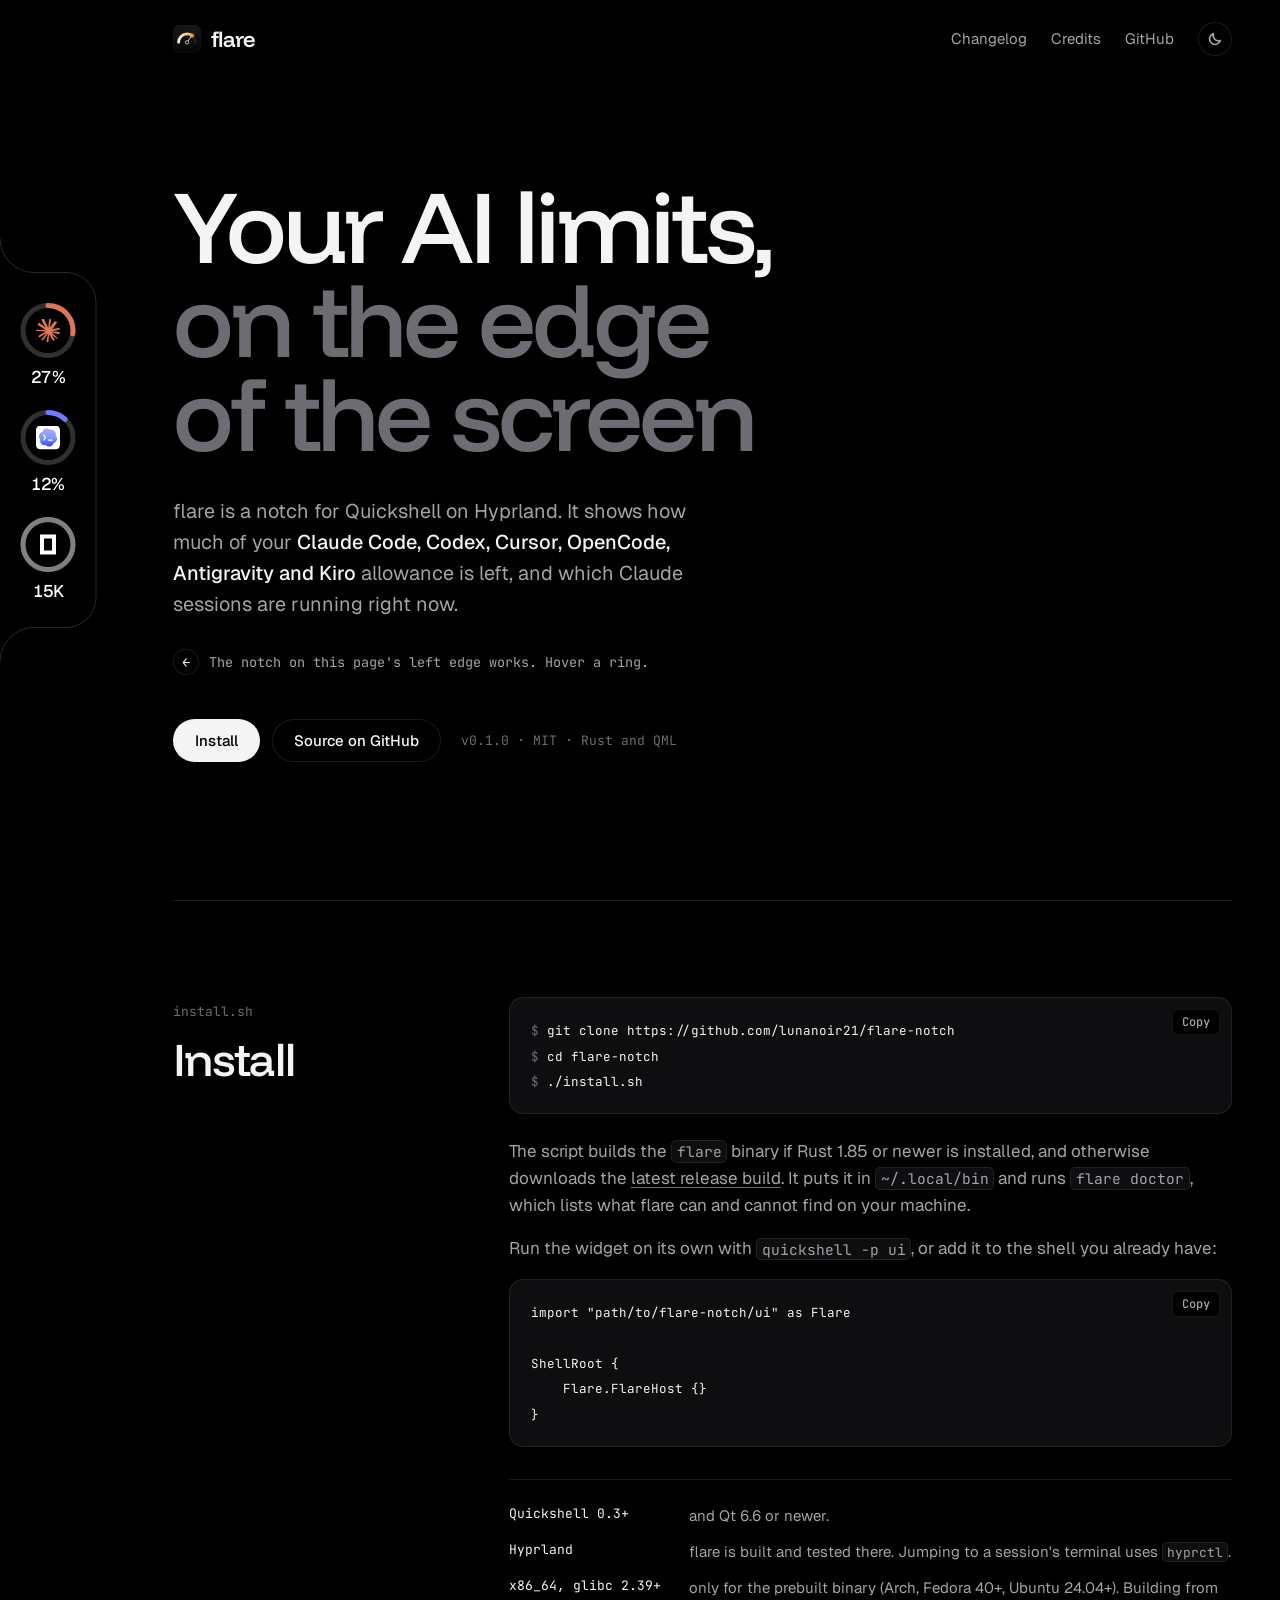
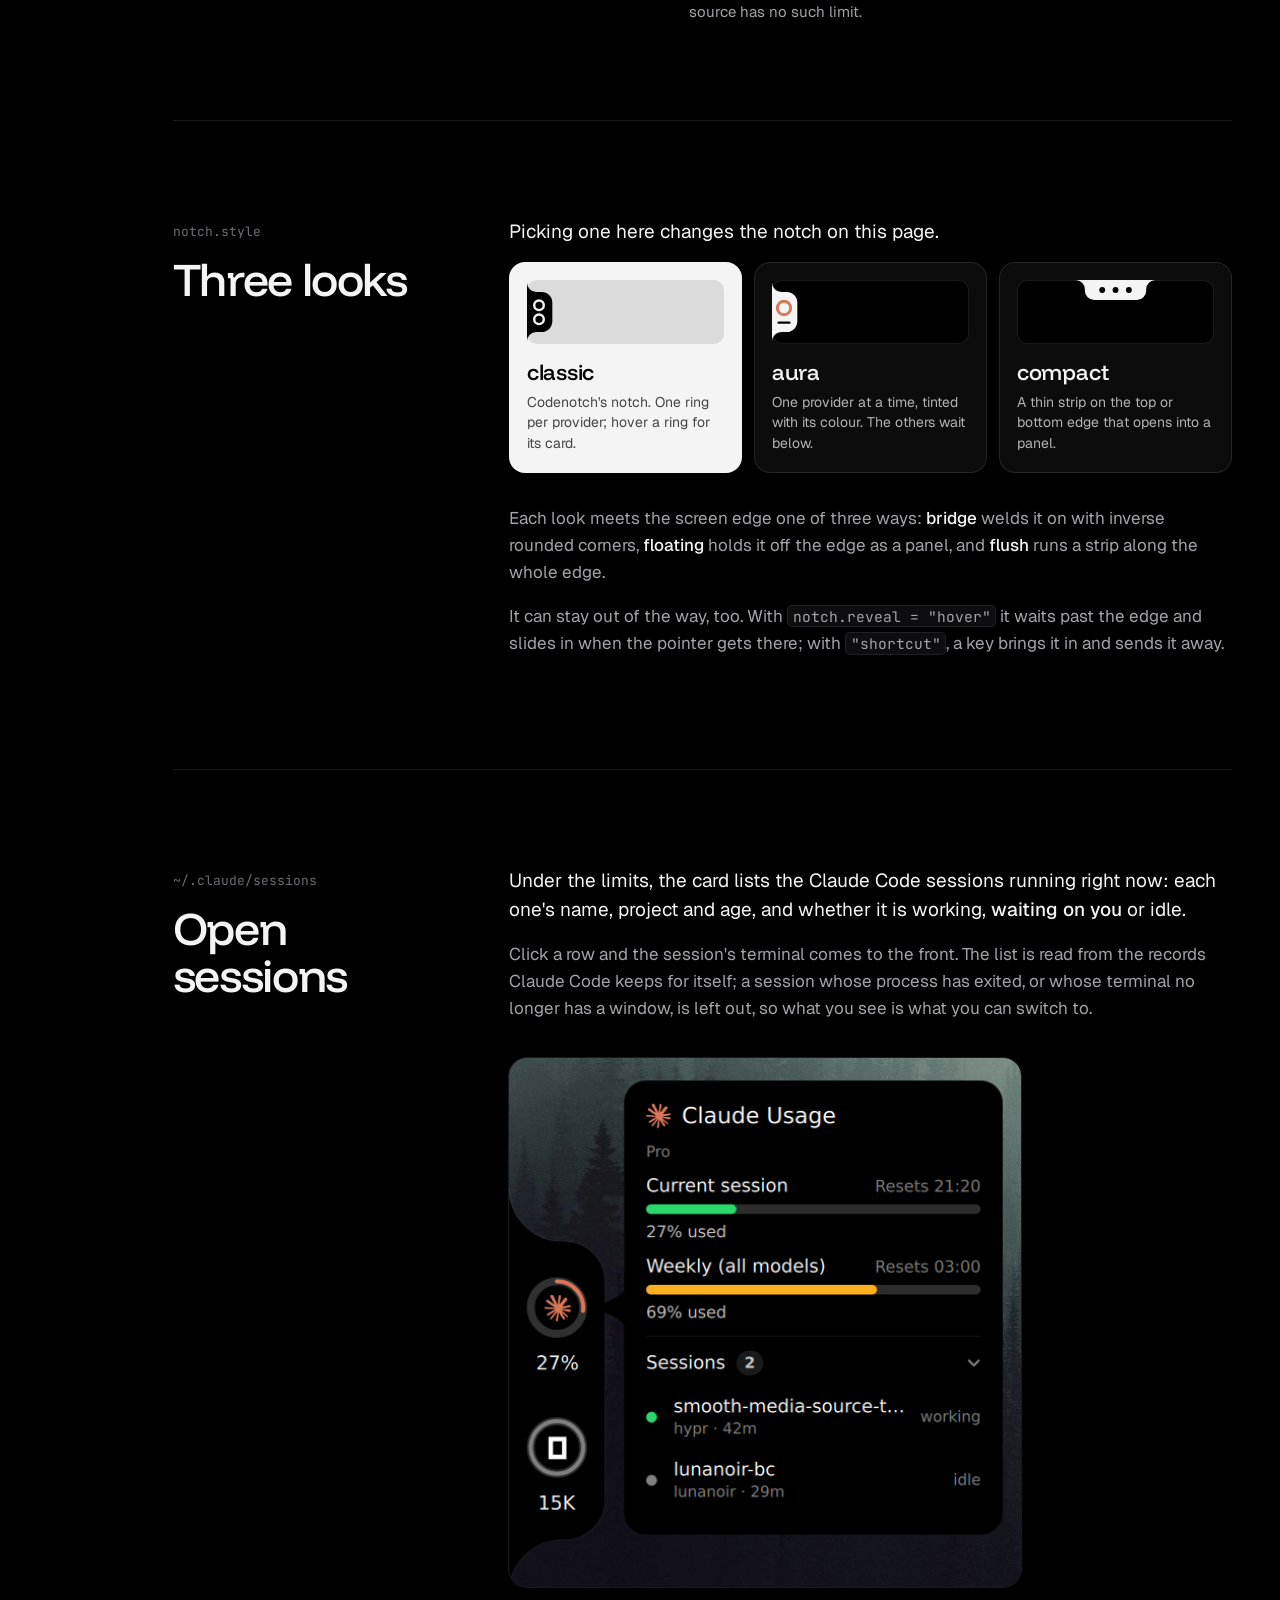
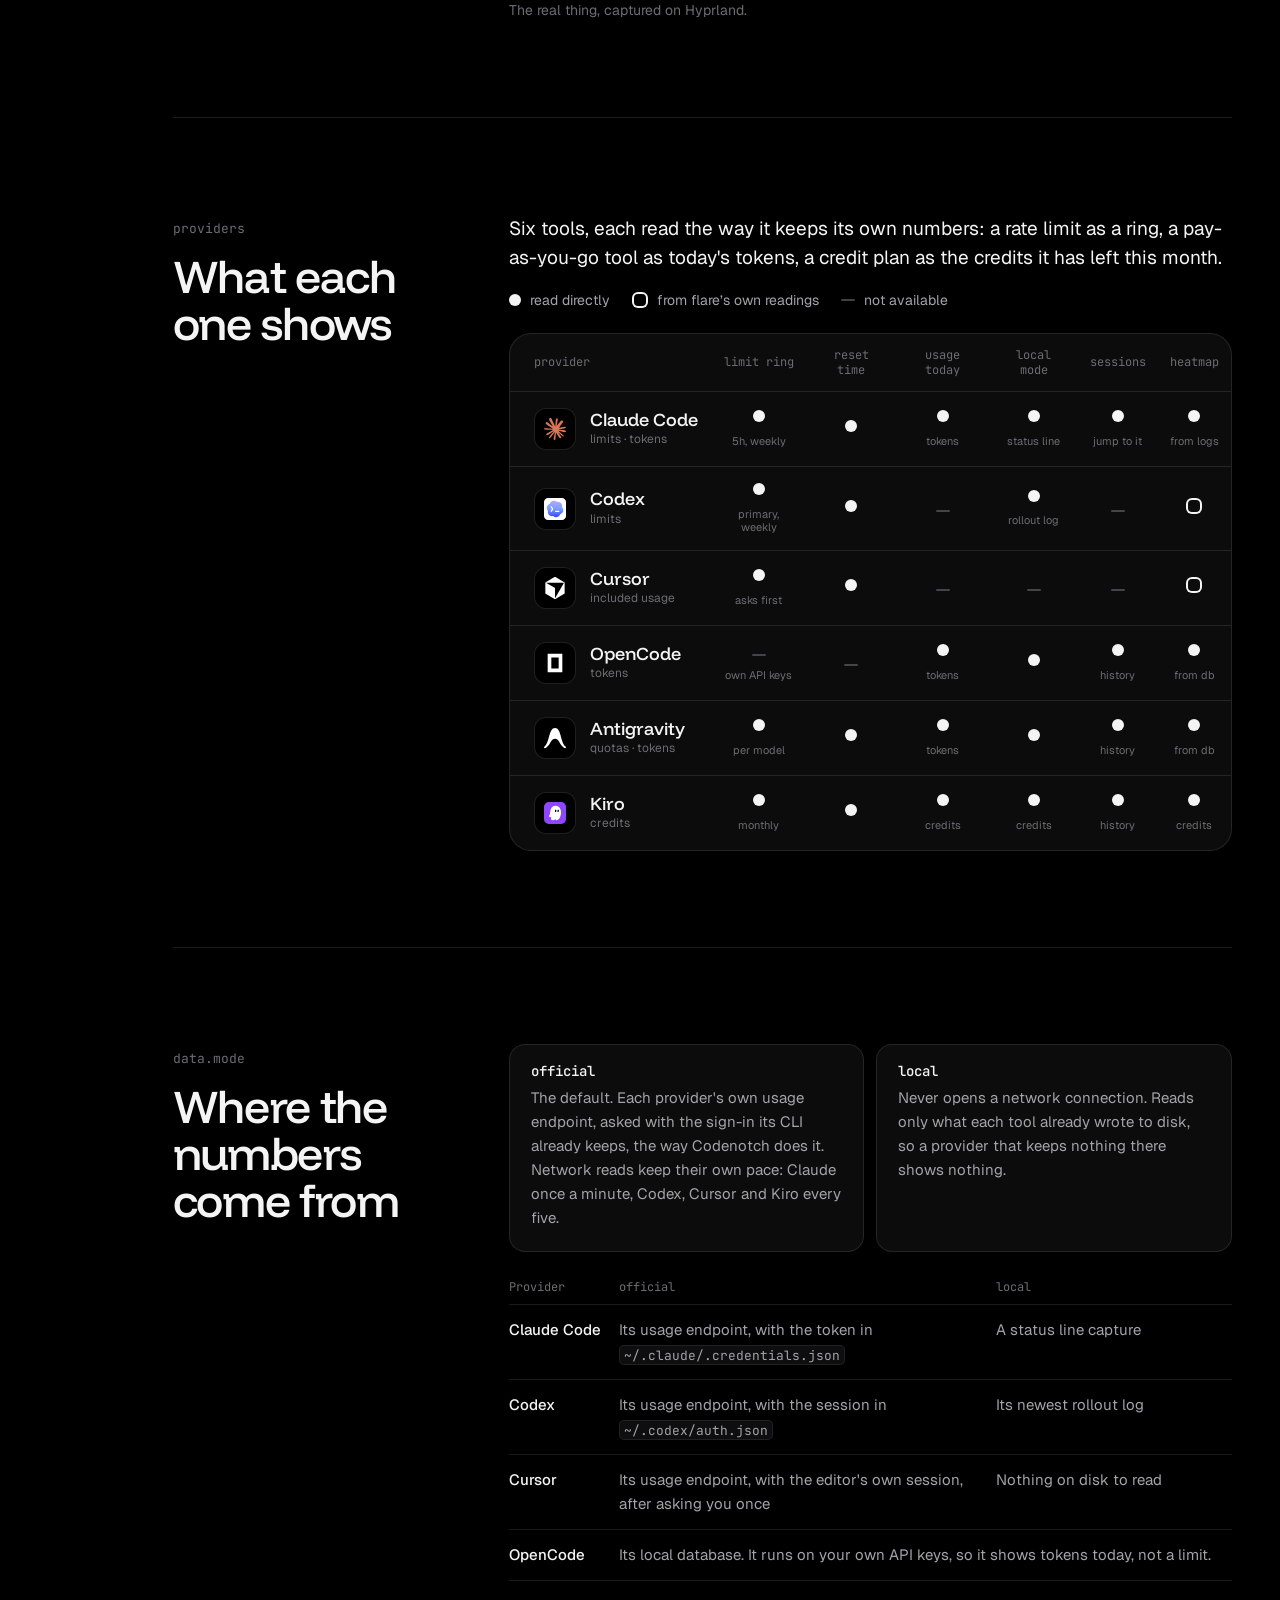
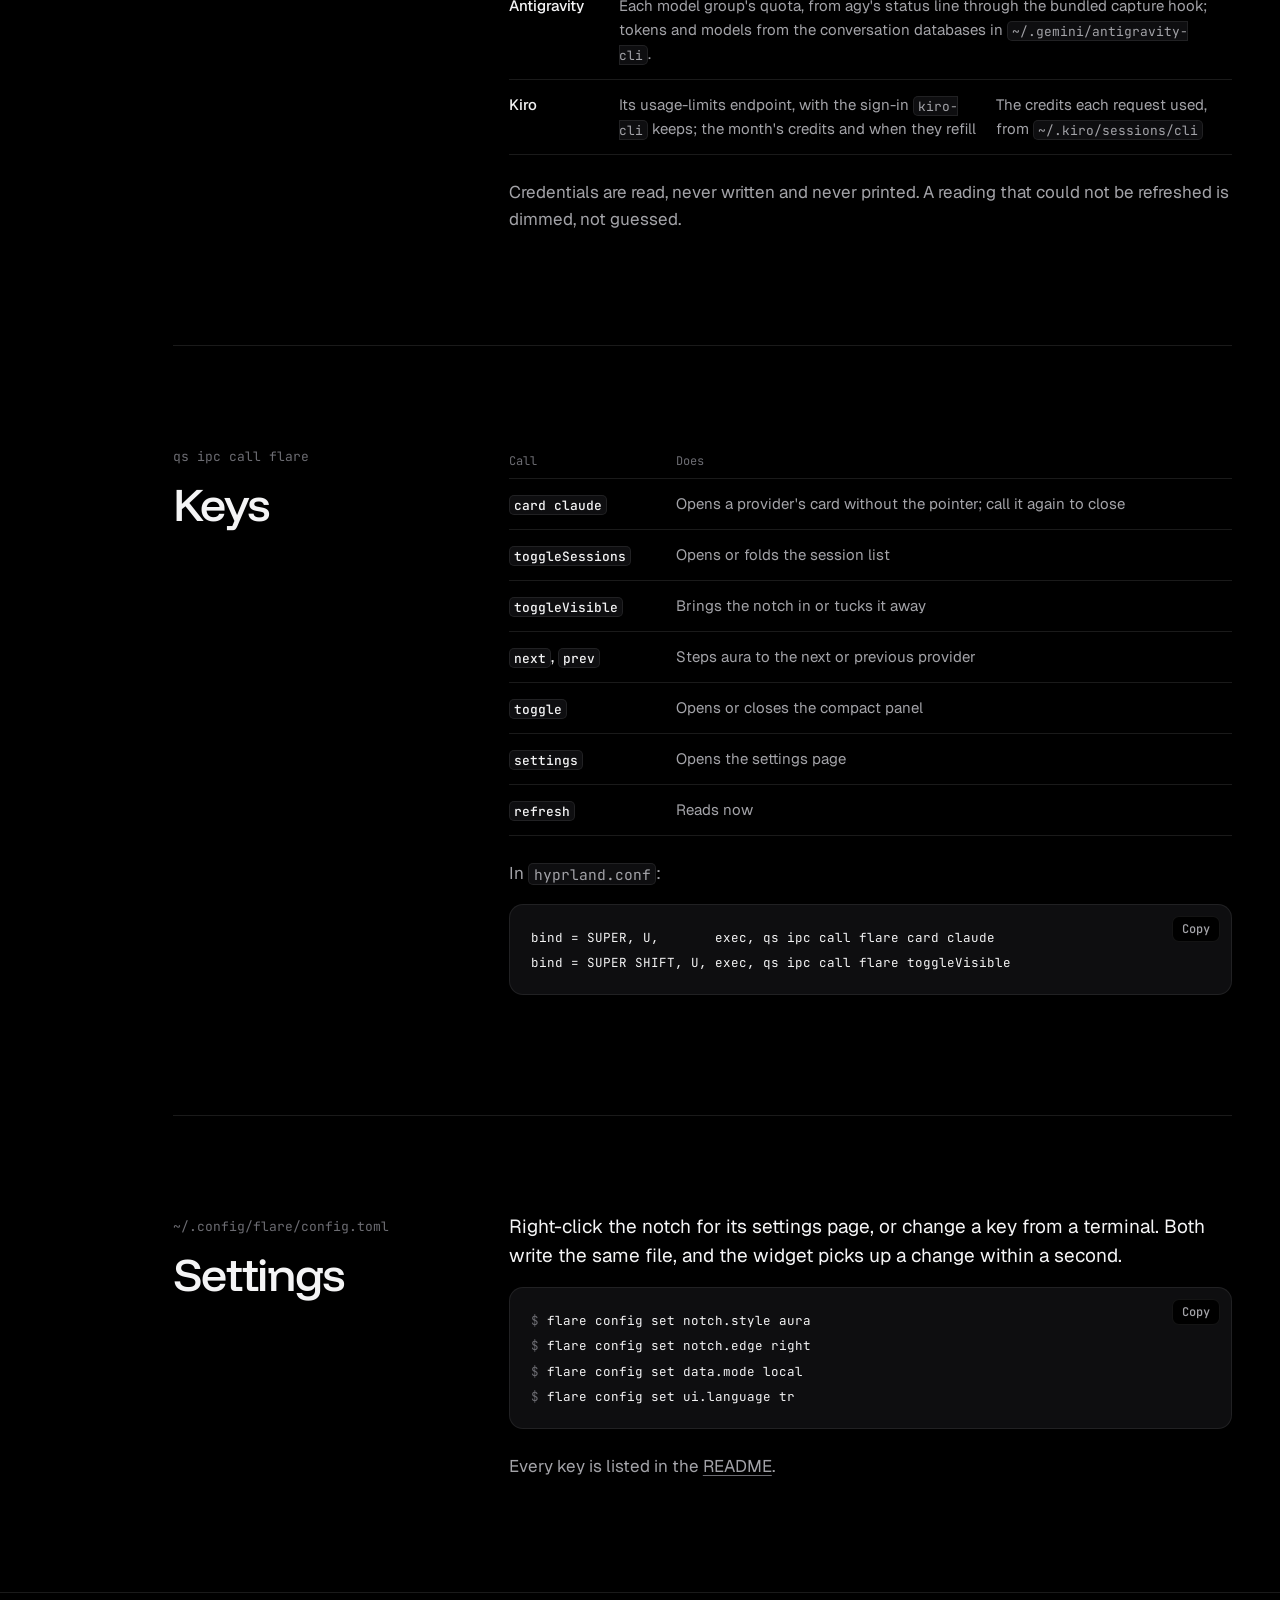
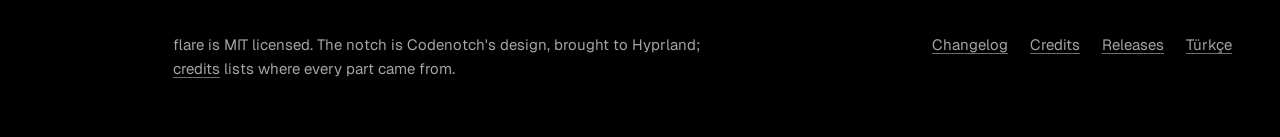
==== commit a0212df3: "Repo adını flare-notch olarak güncelle Repo quickshell-flare'den flare-notch'a taşındı: ne olduğunu " ====
--- a/docs/index.html
+++ b/docs/index.html
@@ -8,7 +8,7 @@
   <meta name="theme-color" content="#000000">
   <meta property="og:title" content="flare — AI usage notch for Hyprland">
   <meta property="og:description" content="Your Claude Code, Codex, Cursor, OpenCode, Antigravity and Kiro limits, on the edge of the screen.">
-  <meta property="og:image" content="https://lunanoir21.github.io/quickshell-flare/assets/social.png">
+  <meta property="og:image" content="https://lunanoir21.github.io/flare-notch/assets/social.png">
   <meta name="twitter:card" content="summary_large_image">
   <script>try { if (localStorage.getItem("flare-theme") === "light") document.documentElement.dataset.theme = "light"; } catch (e) {}</script>
   <link rel="icon" href="assets/flare.svg" type="image/svg+xml">
@@ -25,7 +25,7 @@
     <nav aria-label="Site">
       <a href="changelog.html">Changelog</a>
       <a href="credits.html">Credits</a>
-      <a class="wide" href="https://github.com/lunanoir21/quickshell-flare">GitHub</a>
+      <a class="wide" href="https://github.com/lunanoir21/flare-notch">GitHub</a>
       <button class="theme" type="button" aria-label="Switch to the white theme">
         <svg class="moon" viewBox="0 0 16 16" aria-hidden="true"><path d="M13.5 9.6A5.6 5.6 0 0 1 6.4 2.5a5.6 5.6 0 1 0 7.1 7.1Z"/></svg>
         <svg class="sun" viewBox="0 0 16 16" aria-hidden="true"><circle cx="8" cy="8" r="3"/><path d="M8 1v1.5M8 13.5V15M1 8h1.5M13.5 8H15M3 3l1.1 1.1M11.9 11.9 13 13M3 13l1.1-1.1M11.9 4.1 13 3"/></svg>
@@ -40,7 +40,7 @@
       <p class="pointer" data-dir="left"><span class="arrow" aria-hidden="true">←</span> <span class="words">The notch on this page's left edge works. Hover a ring.</span></p>
       <div class="actions">
         <a class="button solid" href="#install">Install</a>
-        <a class="button line" href="https://github.com/lunanoir21/quickshell-flare">Source on GitHub</a>
+        <a class="button line" href="https://github.com/lunanoir21/flare-notch">Source on GitHub</a>
         <span class="meta"><span data-version>v0.1.0</span> · MIT · Rust and QML</span>
       </div>
     </section>
@@ -51,12 +51,12 @@
         <h2 id="install-title">Install</h2>
       </div>
       <div class="section-body">
-<pre class="copyable"><code><span class="prompt">$ </span>git clone https://github.com/lunanoir21/quickshell-flare</code>
-<code><span class="prompt">$ </span>cd quickshell-flare</code>
+<pre class="copyable"><code><span class="prompt">$ </span>git clone https://github.com/lunanoir21/flare-notch</code>
+<code><span class="prompt">$ </span>cd flare-notch</code>
 <code><span class="prompt">$ </span>./install.sh</code></pre>
-        <p>The script builds the <code>flare</code> binary if Rust 1.85 or newer is installed, and otherwise downloads the <a href="https://github.com/lunanoir21/quickshell-flare/releases/latest">latest release build</a>. It puts it in <code>~/.local/bin</code> and runs <code>flare doctor</code>, which lists what flare can and cannot find on your machine.</p>
+        <p>The script builds the <code>flare</code> binary if Rust 1.85 or newer is installed, and otherwise downloads the <a href="https://github.com/lunanoir21/flare-notch/releases/latest">latest release build</a>. It puts it in <code>~/.local/bin</code> and runs <code>flare doctor</code>, which lists what flare can and cannot find on your machine.</p>
         <p>Run the widget on its own with <code>quickshell -p ui</code>, or add it to the shell you already have:</p>
-<pre class="copyable"><code>import "path/to/quickshell-flare/ui" as Flare
+<pre class="copyable"><code>import "path/to/flare-notch/ui" as Flare
 
 ShellRoot {
     Flare.FlareHost {}
@@ -229,7 +229,7 @@
 <code><span class="prompt">$ </span>flare config set notch.edge right</code>
 <code><span class="prompt">$ </span>flare config set data.mode local</code>
 <code><span class="prompt">$ </span>flare config set ui.language tr</code></pre>
-        <p>Every key is listed in the <a href="https://github.com/lunanoir21/quickshell-flare#configuration">README</a>.</p>
+        <p>Every key is listed in the <a href="https://github.com/lunanoir21/flare-notch#configuration">README</a>.</p>
       </div>
     </section>
   </main>
@@ -239,8 +239,8 @@
     <nav aria-label="Footer">
       <a href="changelog.html">Changelog</a>
       <a href="credits.html">Credits</a>
-      <a href="https://github.com/lunanoir21/quickshell-flare/releases">Releases</a>
-      <a href="https://github.com/lunanoir21/quickshell-flare/blob/main/README.tr.md">Türkçe</a>
+      <a href="https://github.com/lunanoir21/flare-notch/releases">Releases</a>
+      <a href="https://github.com/lunanoir21/flare-notch/blob/main/README.tr.md">Türkçe</a>
     </nav>
   </footer>
 
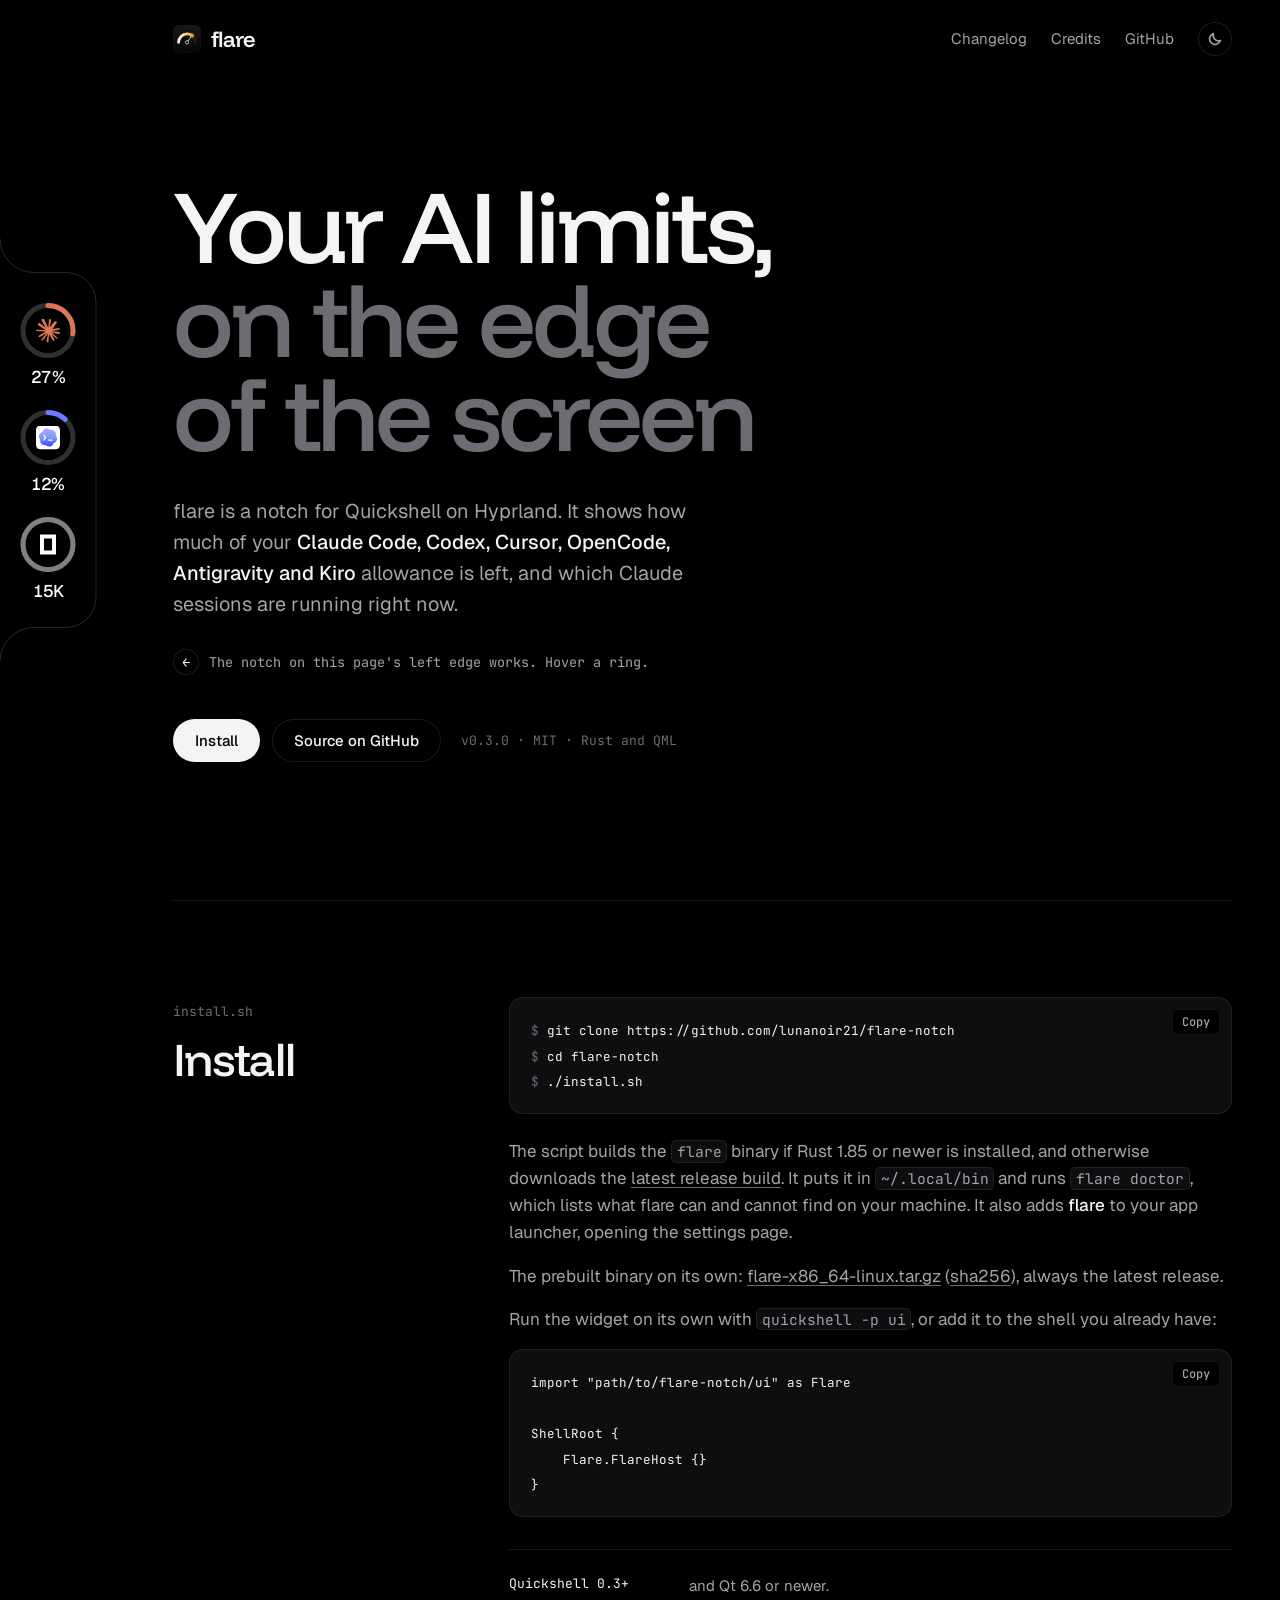
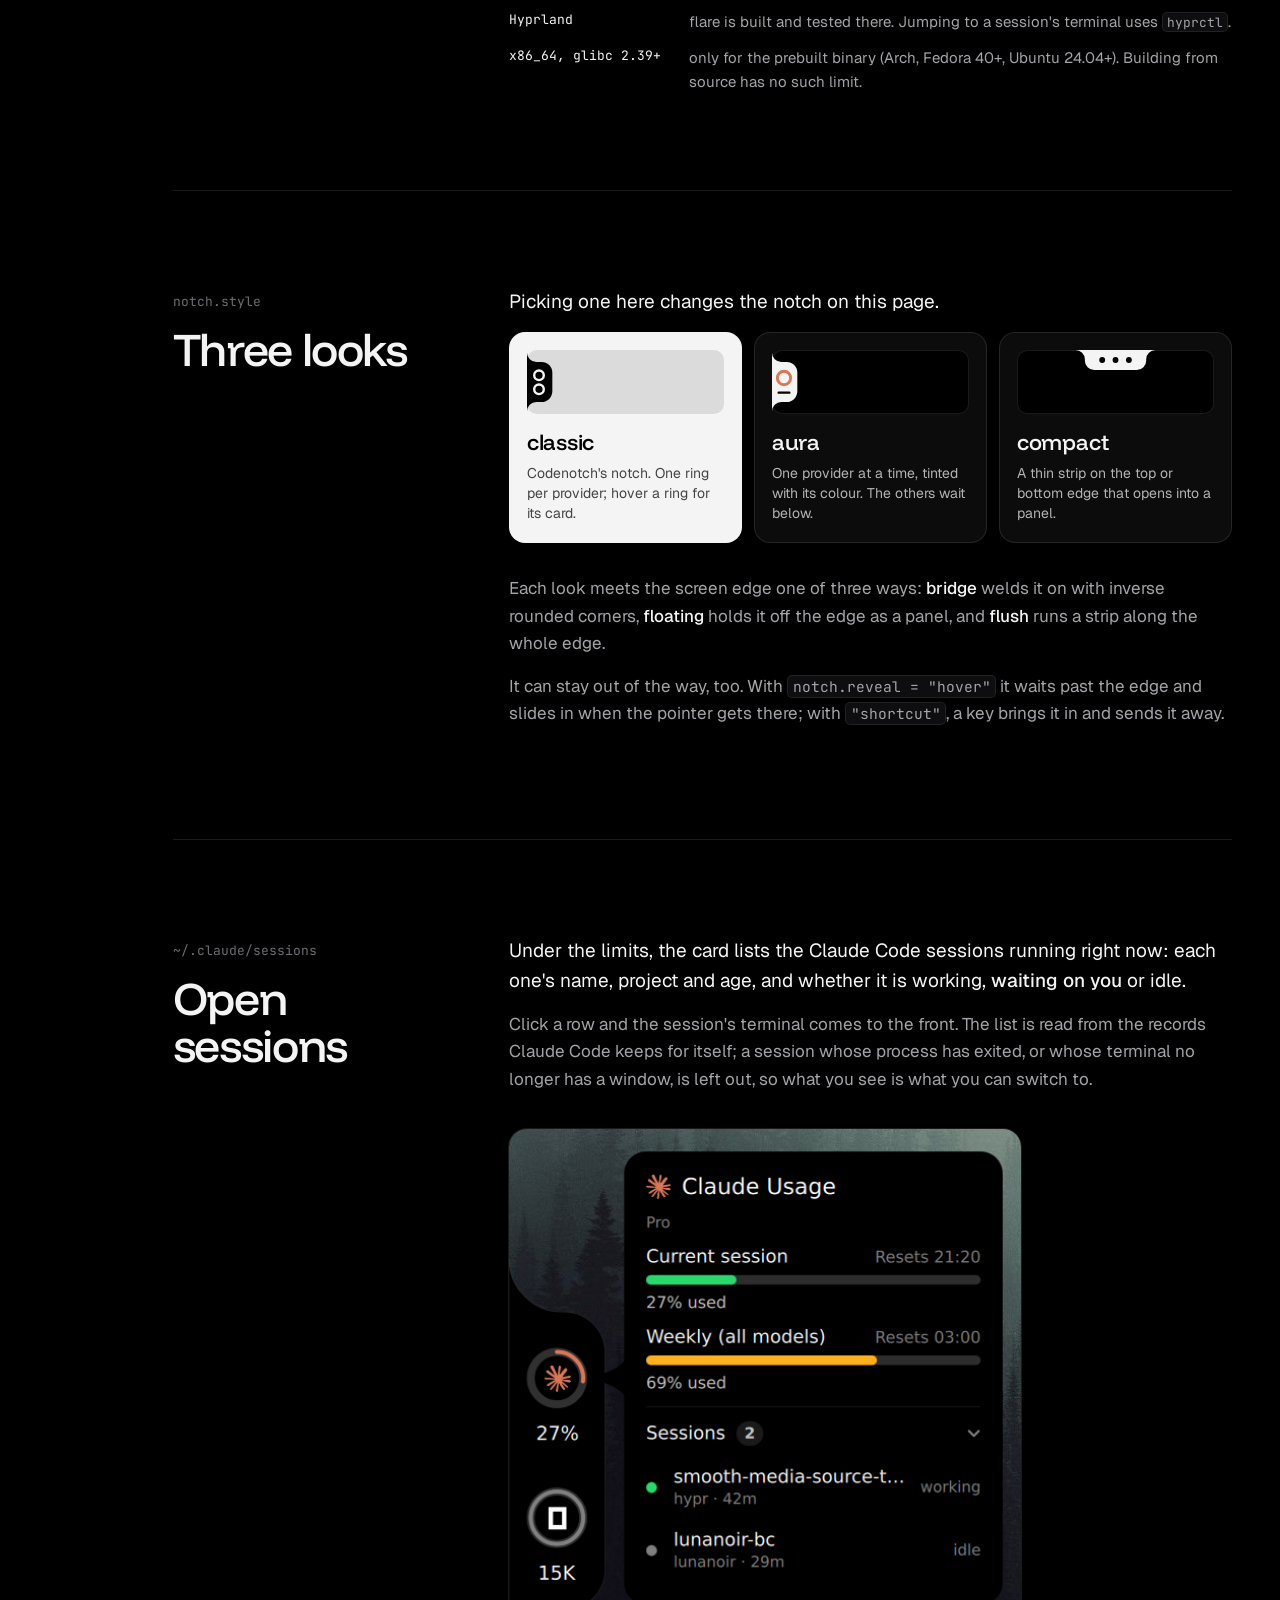
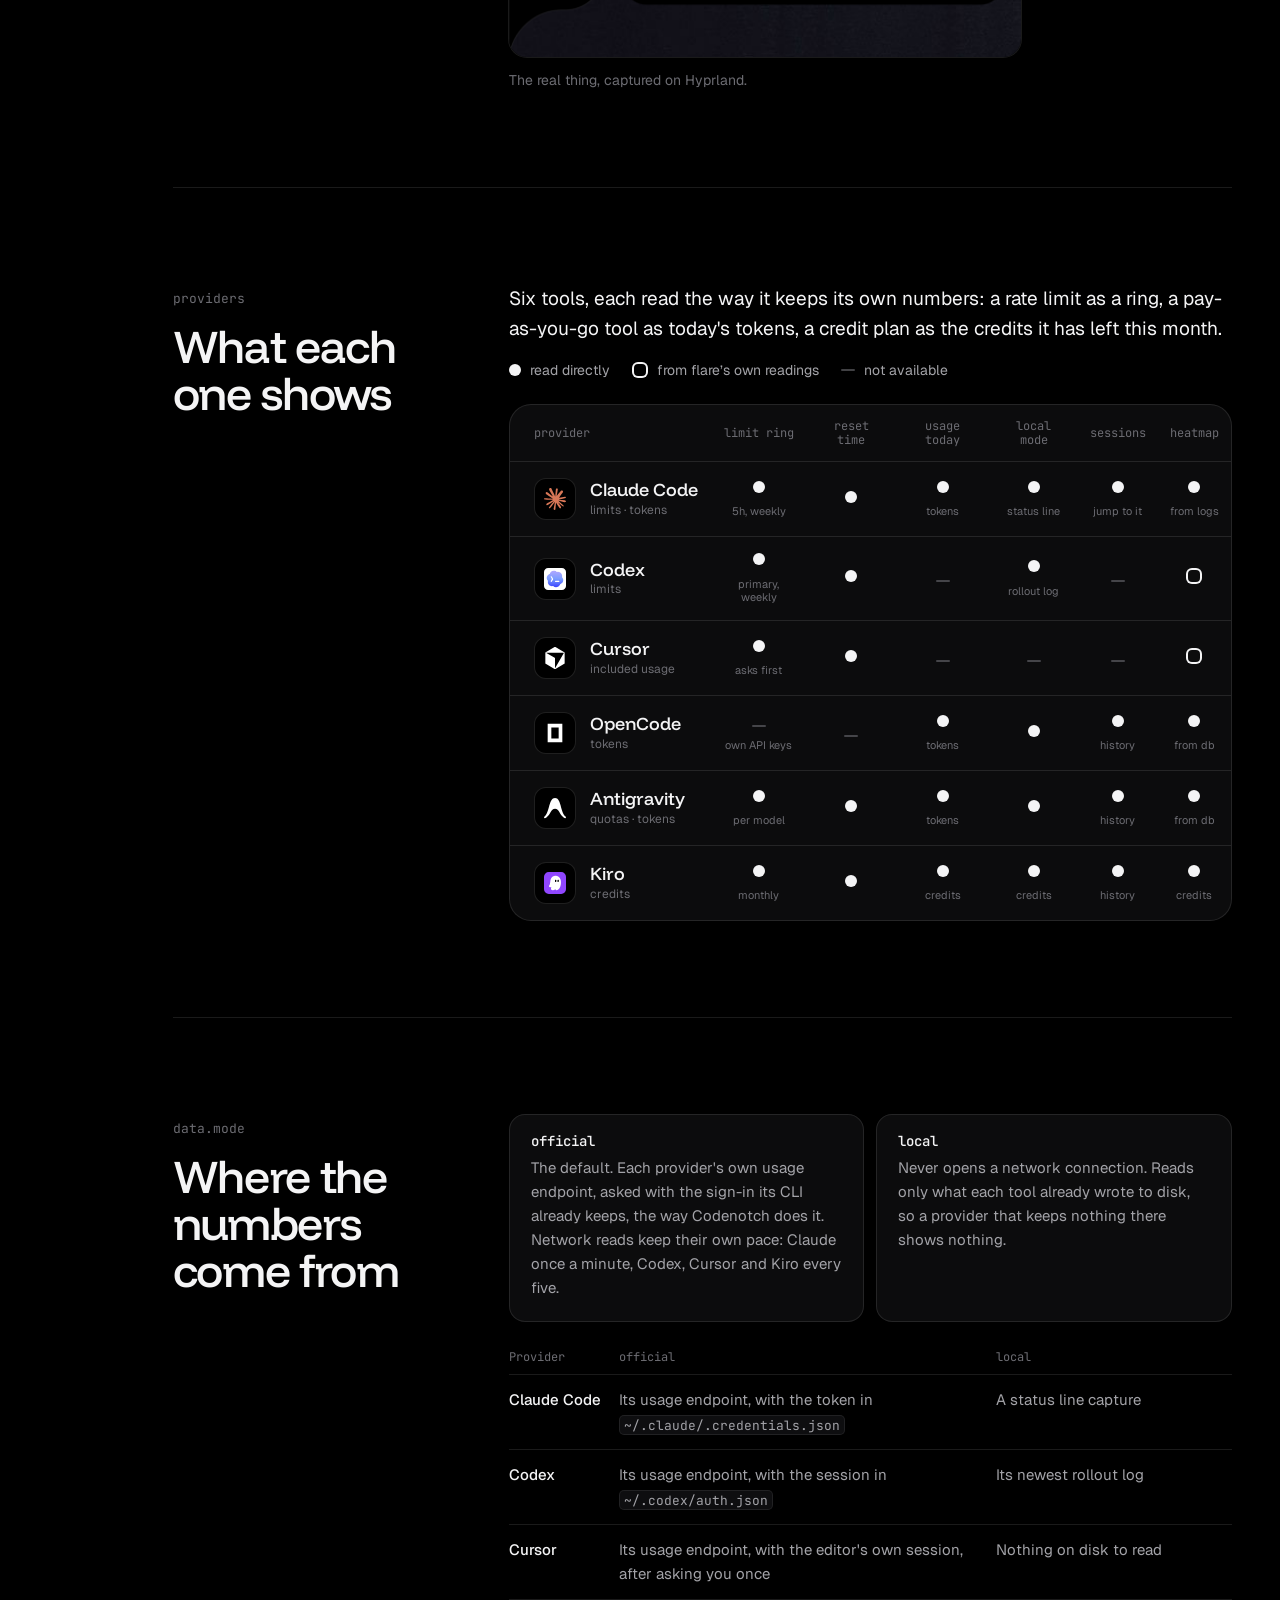
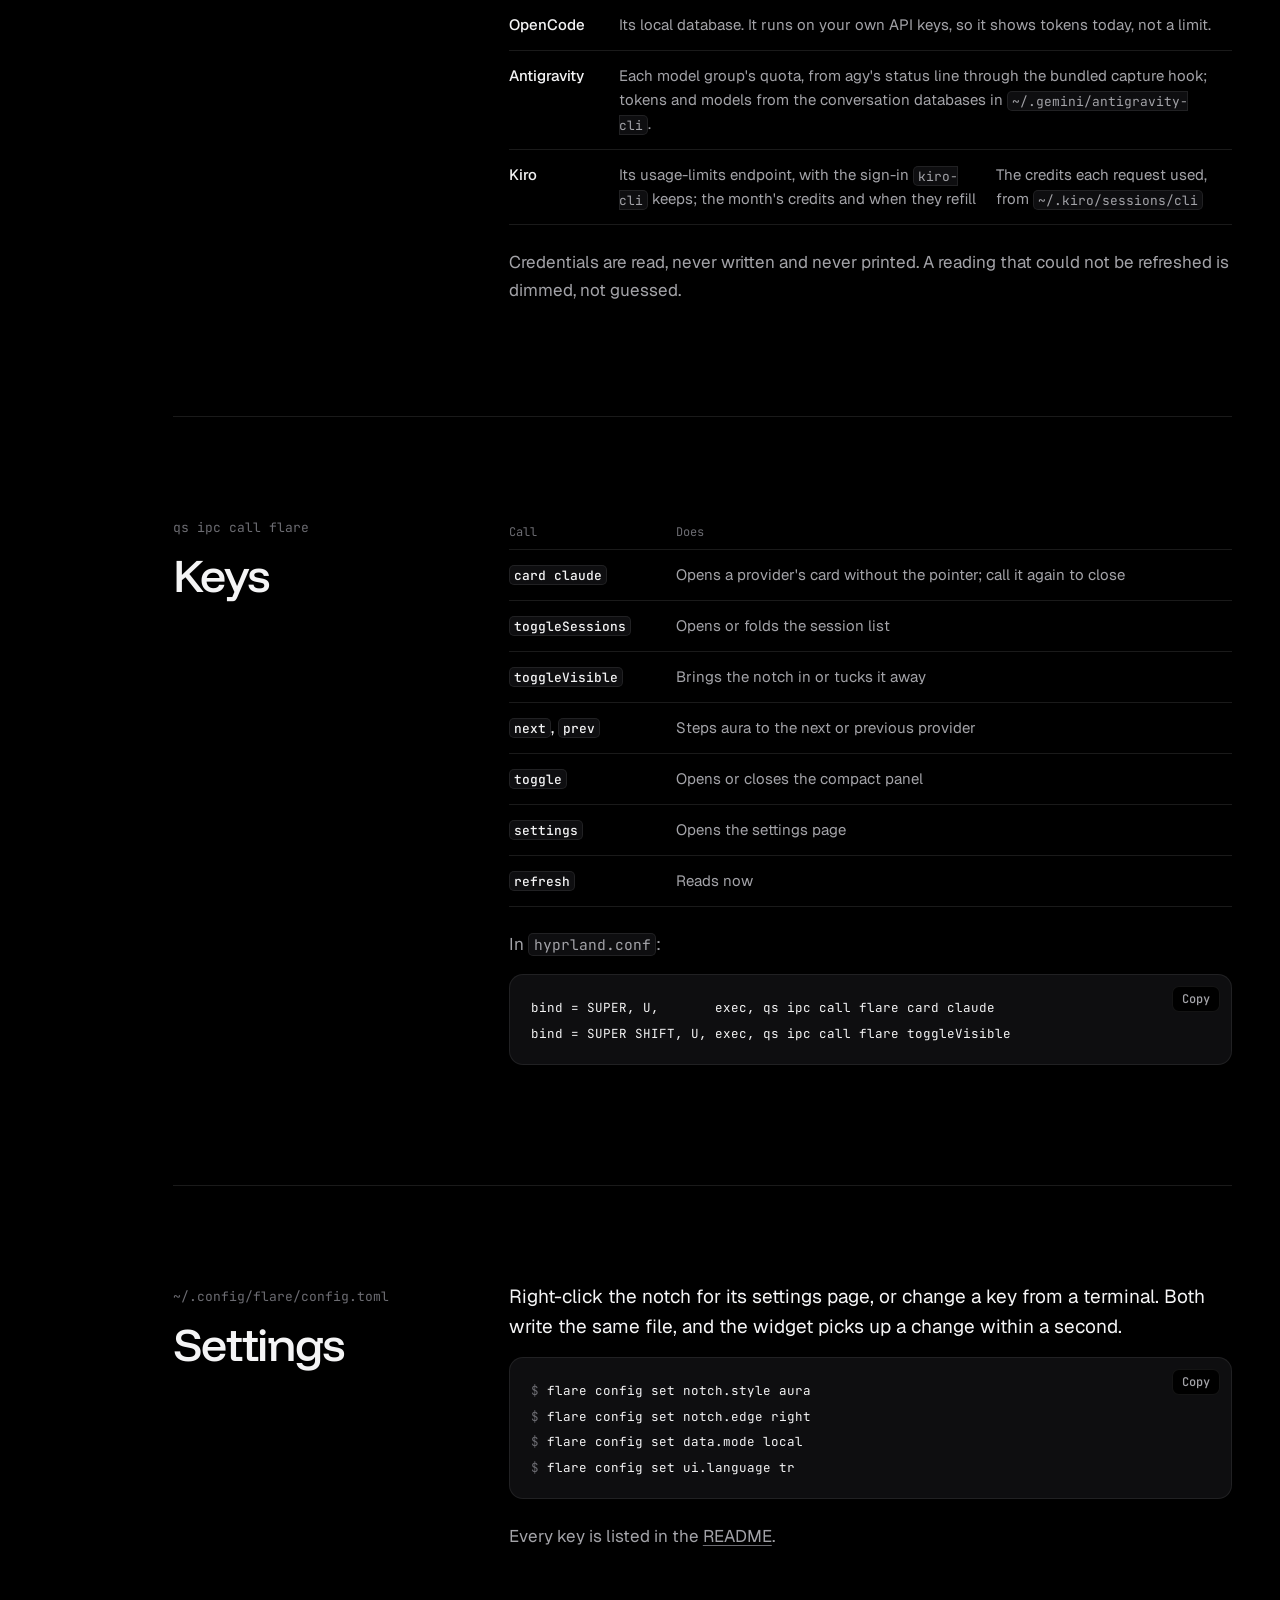
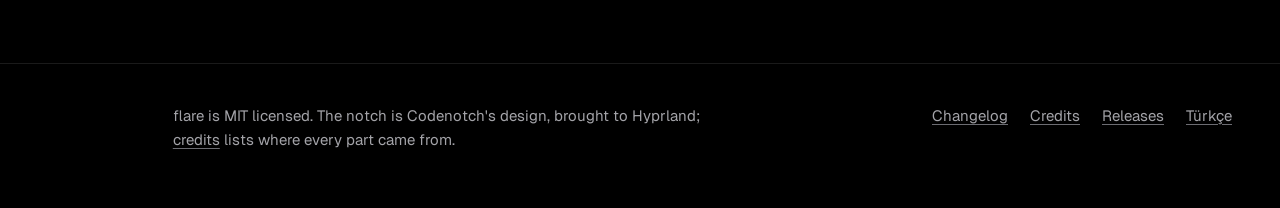
==== commit 439ee7ab: "Siteye doğrudan indirme bağlantısı ekle Hazır binary'ye yalnızca install.sh üzerinden ulaşılabiliyor" ====
--- a/docs/index.html
+++ b/docs/index.html
@@ -41,7 +41,7 @@
       <div class="actions">
         <a class="button solid" href="#install">Install</a>
         <a class="button line" href="https://github.com/lunanoir21/flare-notch">Source on GitHub</a>
-        <span class="meta"><span data-version>v0.1.0</span> · MIT · Rust and QML</span>
+        <span class="meta"><span data-version>v0.3.0</span> · MIT · Rust and QML</span>
       </div>
     </section>
 
@@ -54,7 +54,8 @@
 <pre class="copyable"><code><span class="prompt">$ </span>git clone https://github.com/lunanoir21/flare-notch</code>
 <code><span class="prompt">$ </span>cd flare-notch</code>
 <code><span class="prompt">$ </span>./install.sh</code></pre>
-        <p>The script builds the <code>flare</code> binary if Rust 1.85 or newer is installed, and otherwise downloads the <a href="https://github.com/lunanoir21/flare-notch/releases/latest">latest release build</a>. It puts it in <code>~/.local/bin</code> and runs <code>flare doctor</code>, which lists what flare can and cannot find on your machine.</p>
+        <p>The script builds the <code>flare</code> binary if Rust 1.85 or newer is installed, and otherwise downloads the <a href="https://github.com/lunanoir21/flare-notch/releases/latest">latest release build</a>. It puts it in <code>~/.local/bin</code> and runs <code>flare doctor</code>, which lists what flare can and cannot find on your machine. It also adds <strong>flare</strong> to your app launcher, opening the settings page.</p>
+        <p>The prebuilt binary on its own: <a href="https://github.com/lunanoir21/flare-notch/releases/latest/download/flare-x86_64-linux.tar.gz">flare-x86_64-linux.tar.gz</a> (<a href="https://github.com/lunanoir21/flare-notch/releases/latest/download/flare-x86_64-linux.tar.gz.sha256">sha256</a>), always the latest release.</p>
         <p>Run the widget on its own with <code>quickshell -p ui</code>, or add it to the shell you already have:</p>
 <pre class="copyable"><code>import "path/to/flare-notch/ui" as Flare
 
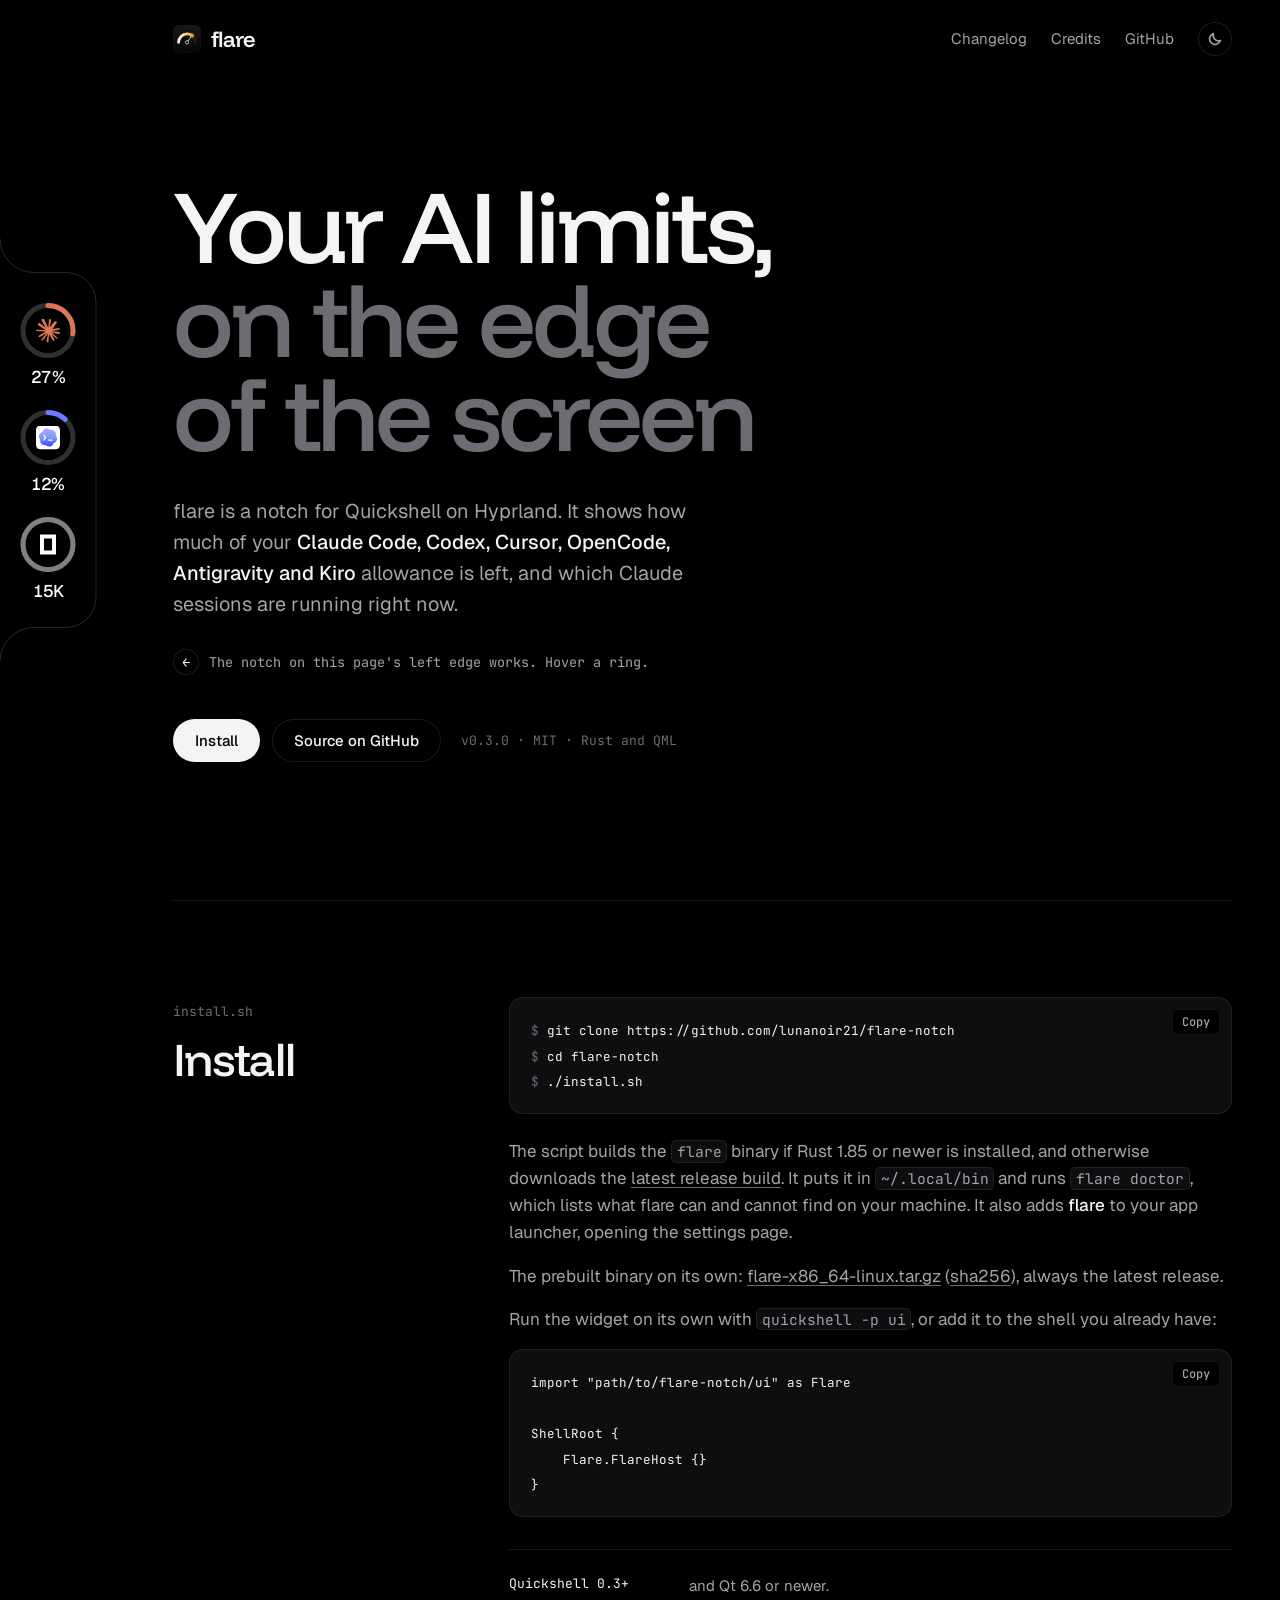
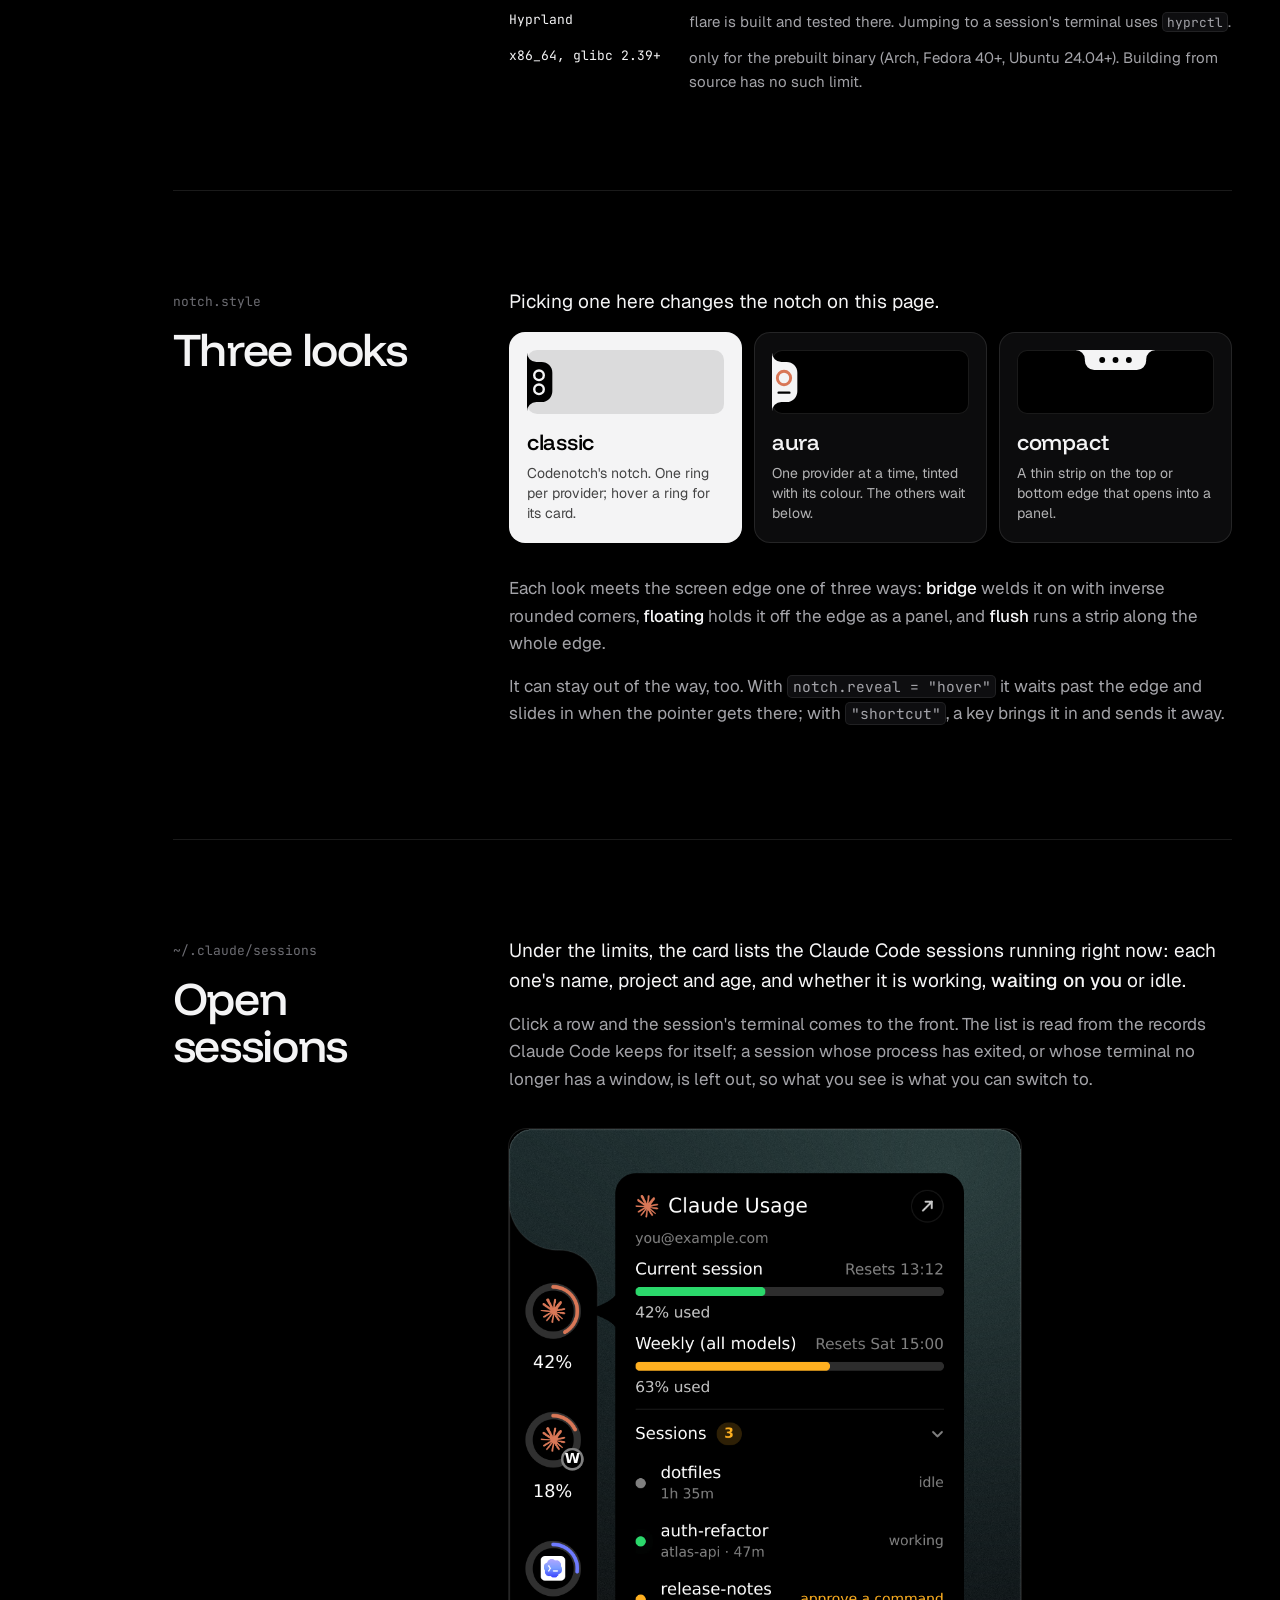
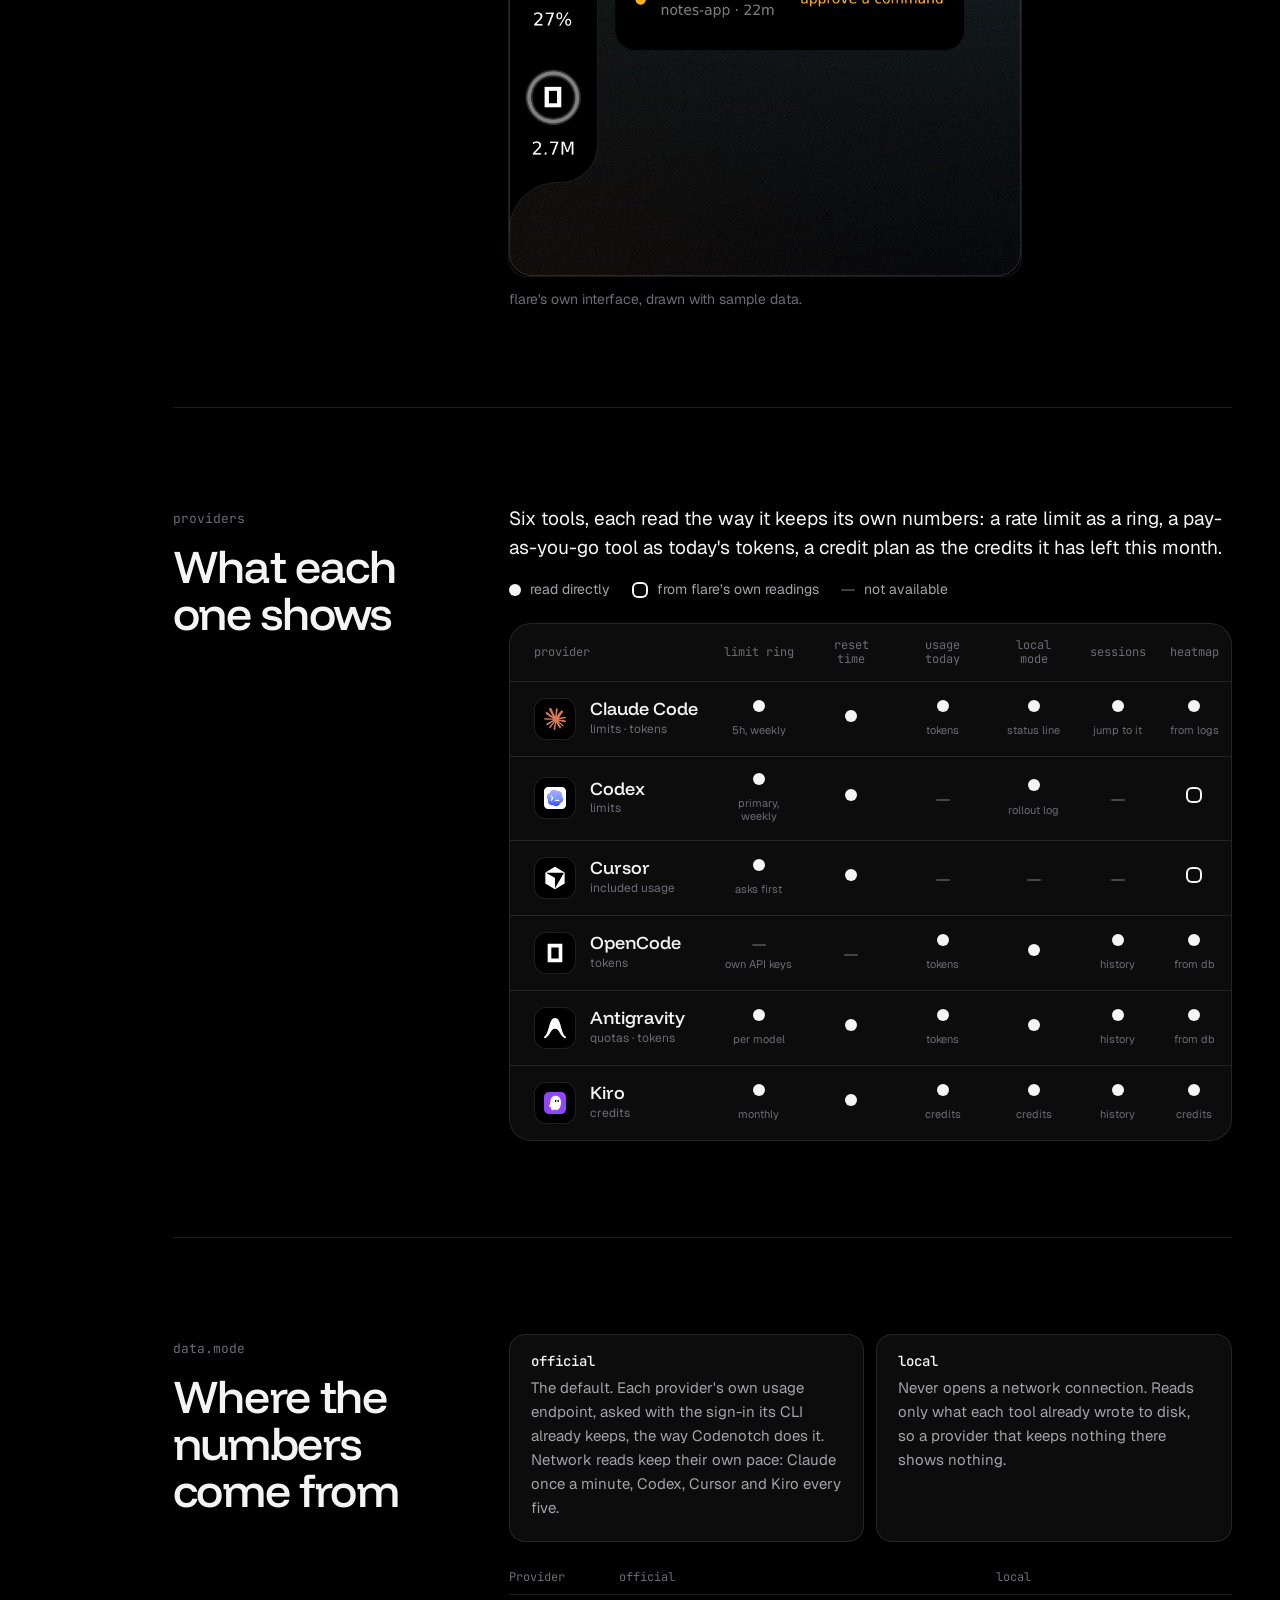
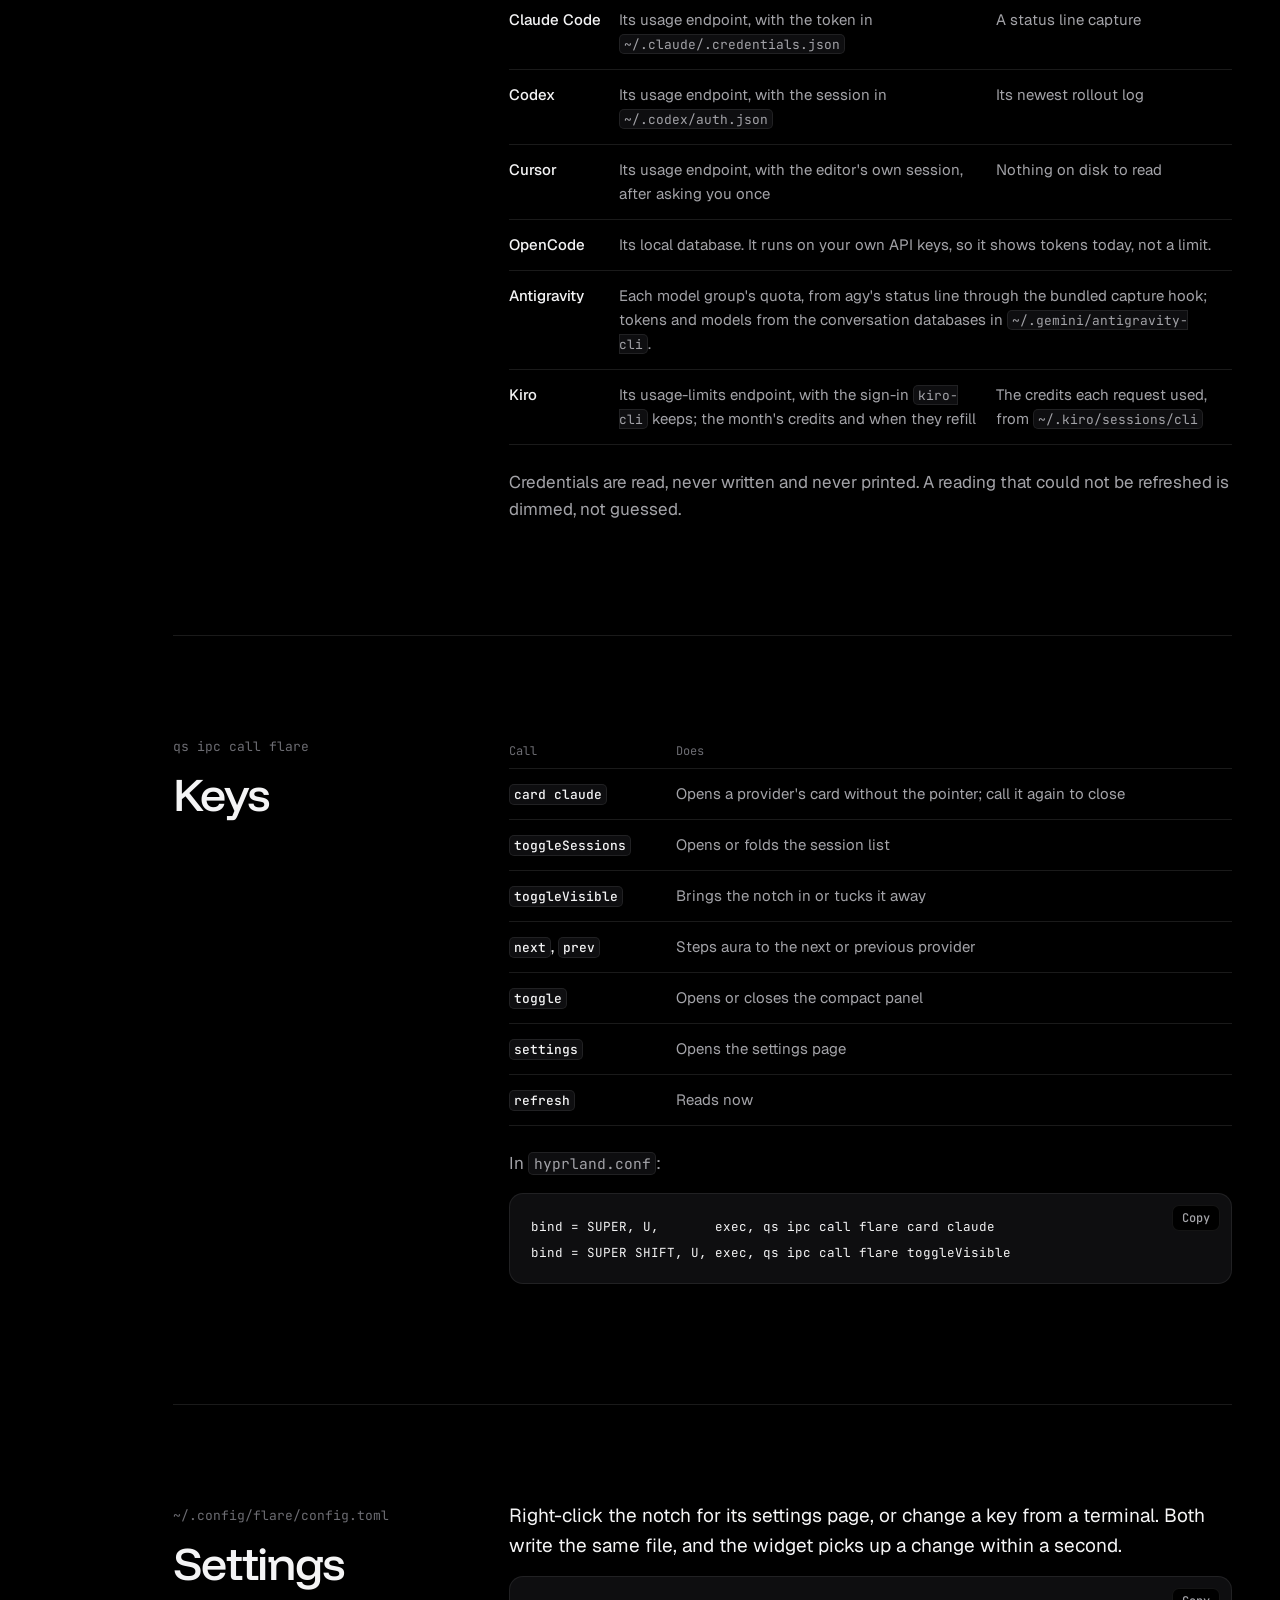
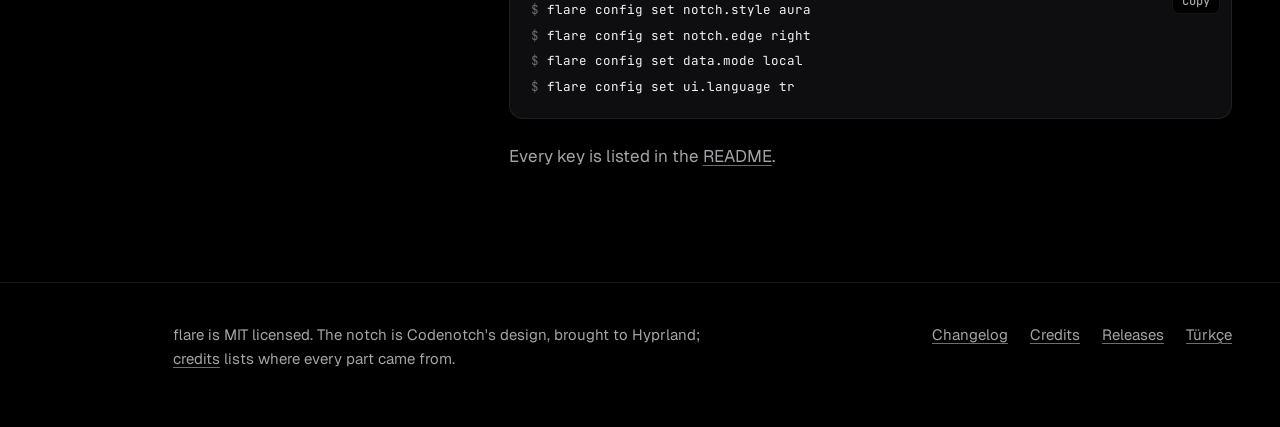
==== commit 63876431: "Yeni görüntüler ve kapak; README'leri kardeş projelerin düzenine getir Görüntüler tools/shots ile ye" ====
--- a/docs/index.html
+++ b/docs/index.html
@@ -8,7 +8,7 @@
   <meta name="theme-color" content="#000000">
   <meta property="og:title" content="flare — AI usage notch for Hyprland">
   <meta property="og:description" content="Your Claude Code, Codex, Cursor, OpenCode, Antigravity and Kiro limits, on the edge of the screen.">
-  <meta property="og:image" content="https://lunanoir21.github.io/flare-notch/assets/social.png">
+  <meta property="og:image" content="https://lunanoir21.github.io/flare-notch/cover.png">
   <meta name="twitter:card" content="summary_large_image">
   <script>try { if (localStorage.getItem("flare-theme") === "light") document.documentElement.dataset.theme = "light"; } catch (e) {}</script>
   <link rel="icon" href="assets/flare.svg" type="image/svg+xml">
@@ -108,8 +108,8 @@
         <p class="lead">Under the limits, the card lists the Claude Code sessions running right now: each one's name, project and age, and whether it is working, <strong>waiting on you</strong> or idle.</p>
         <p>Click a row and the session's terminal comes to the front. The list is read from the records Claude Code keeps for itself; a session whose process has exited, or whose terminal no longer has a window, is left out, so what you see is what you can switch to.</p>
         <figure class="shot">
-          <img src="screenshots/sessions.png" width="504" height="520" alt="flare's hover card on a desktop, showing two limits and two open sessions" loading="lazy">
-          <figcaption>The real thing, captured on Hyprland.</figcaption>
+          <img src="screenshots/sessions.png" width="405" height="591" alt="flare's hover card beside the notch, showing two limits and three open sessions, one waiting on you" loading="lazy">
+          <figcaption>flare's own interface, drawn with sample data.</figcaption>
         </figure>
       </div>
     </section>
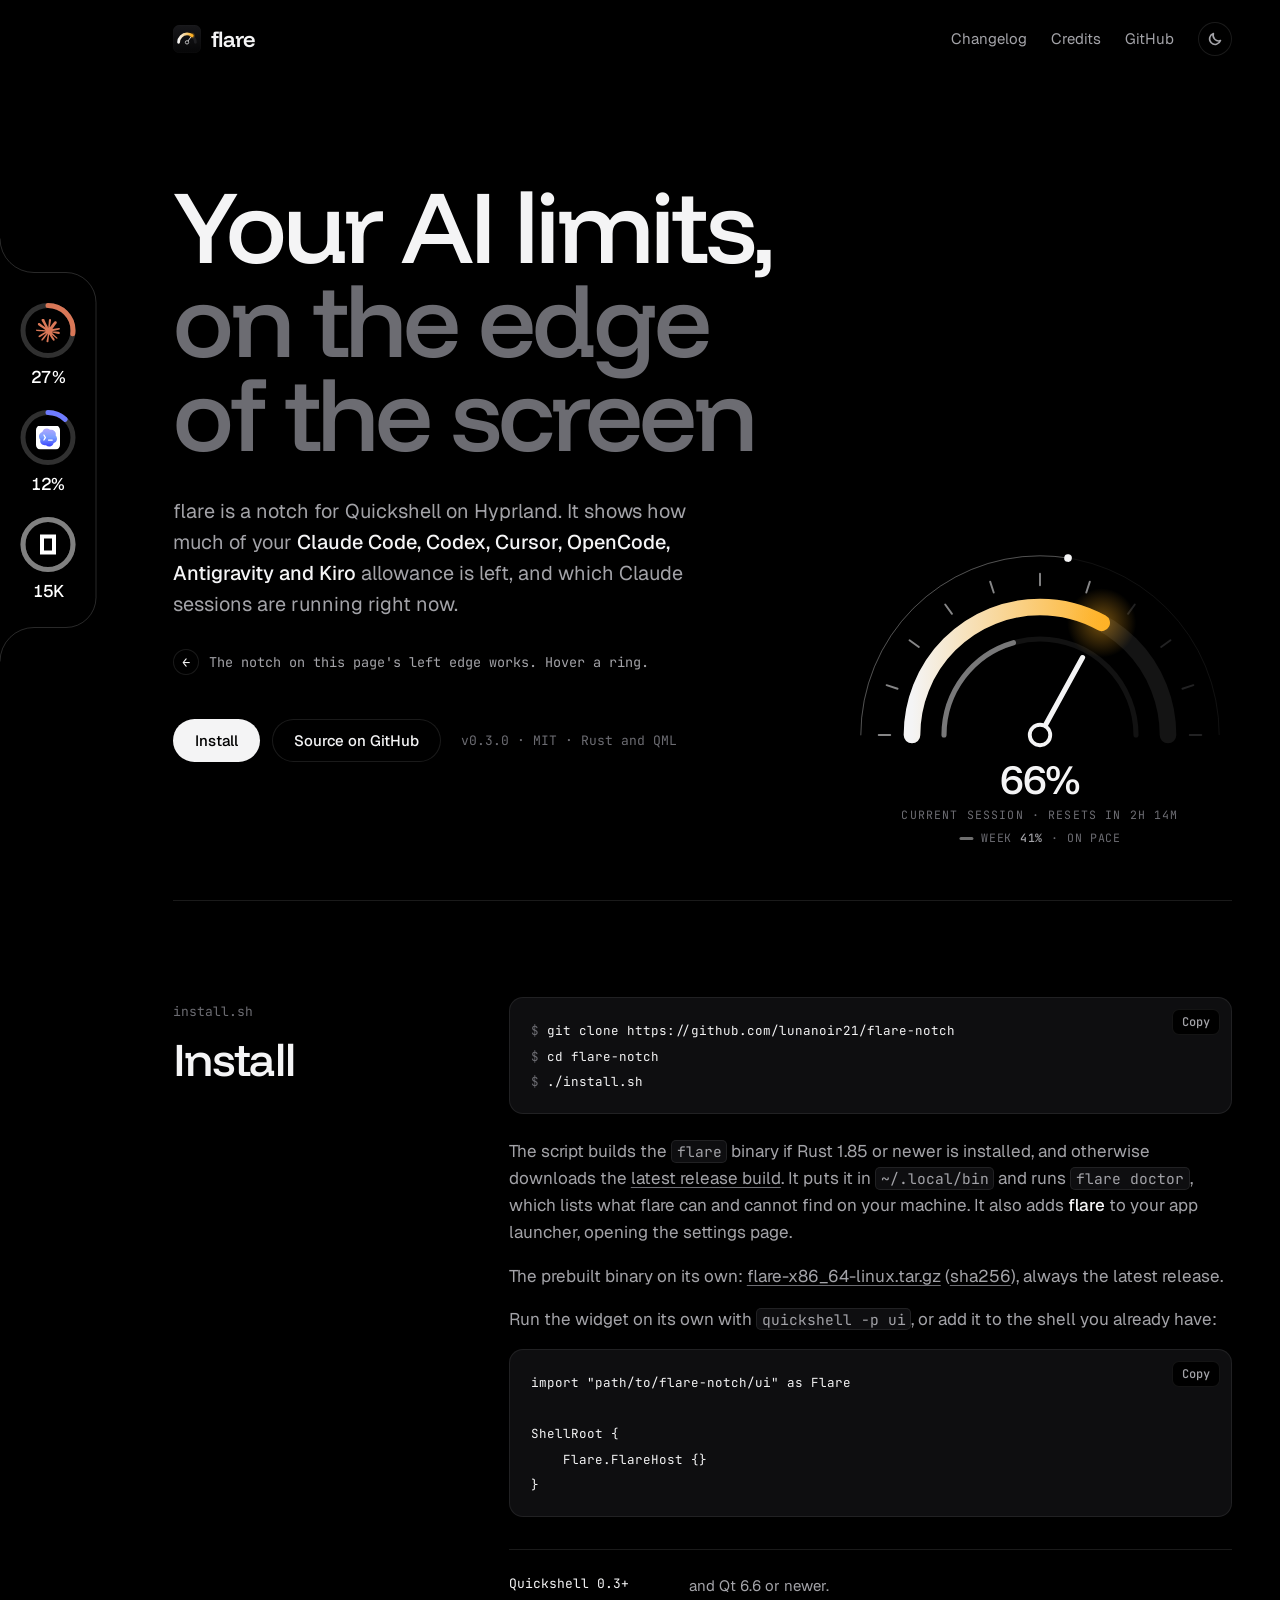
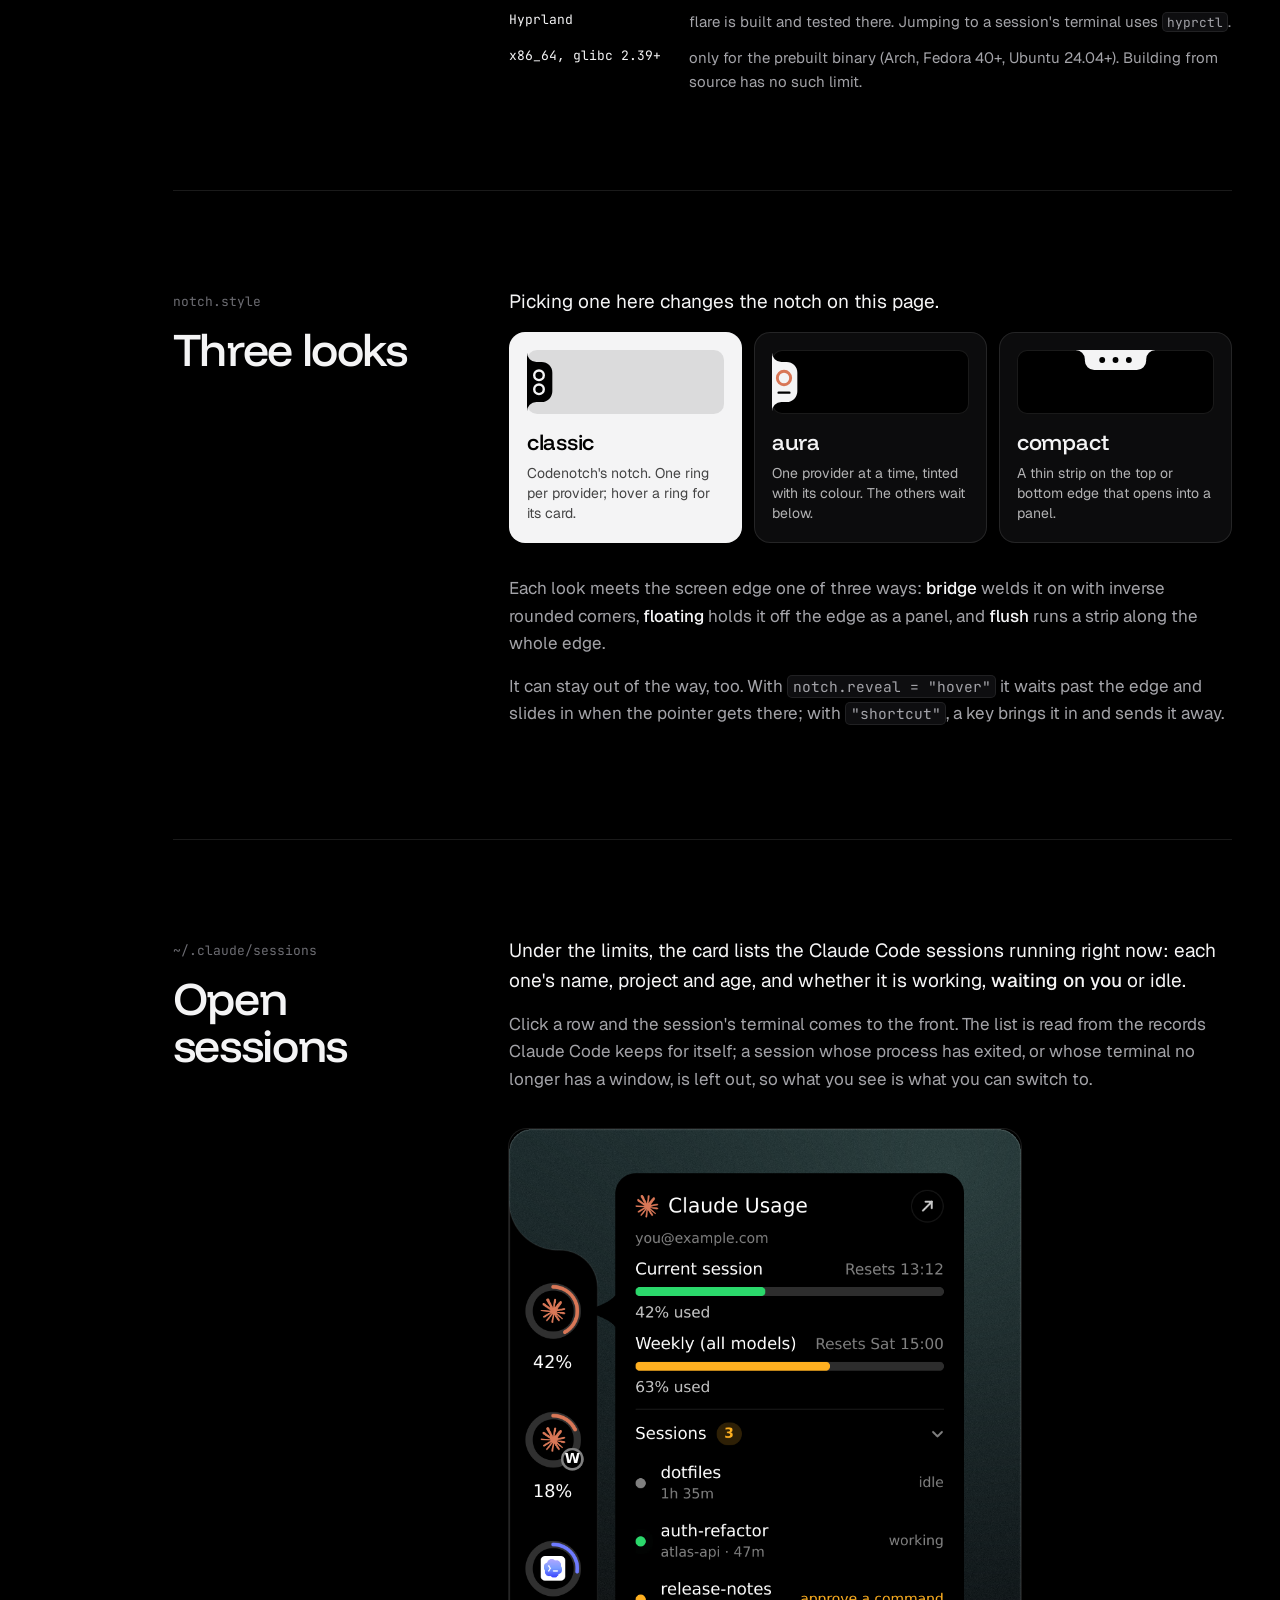
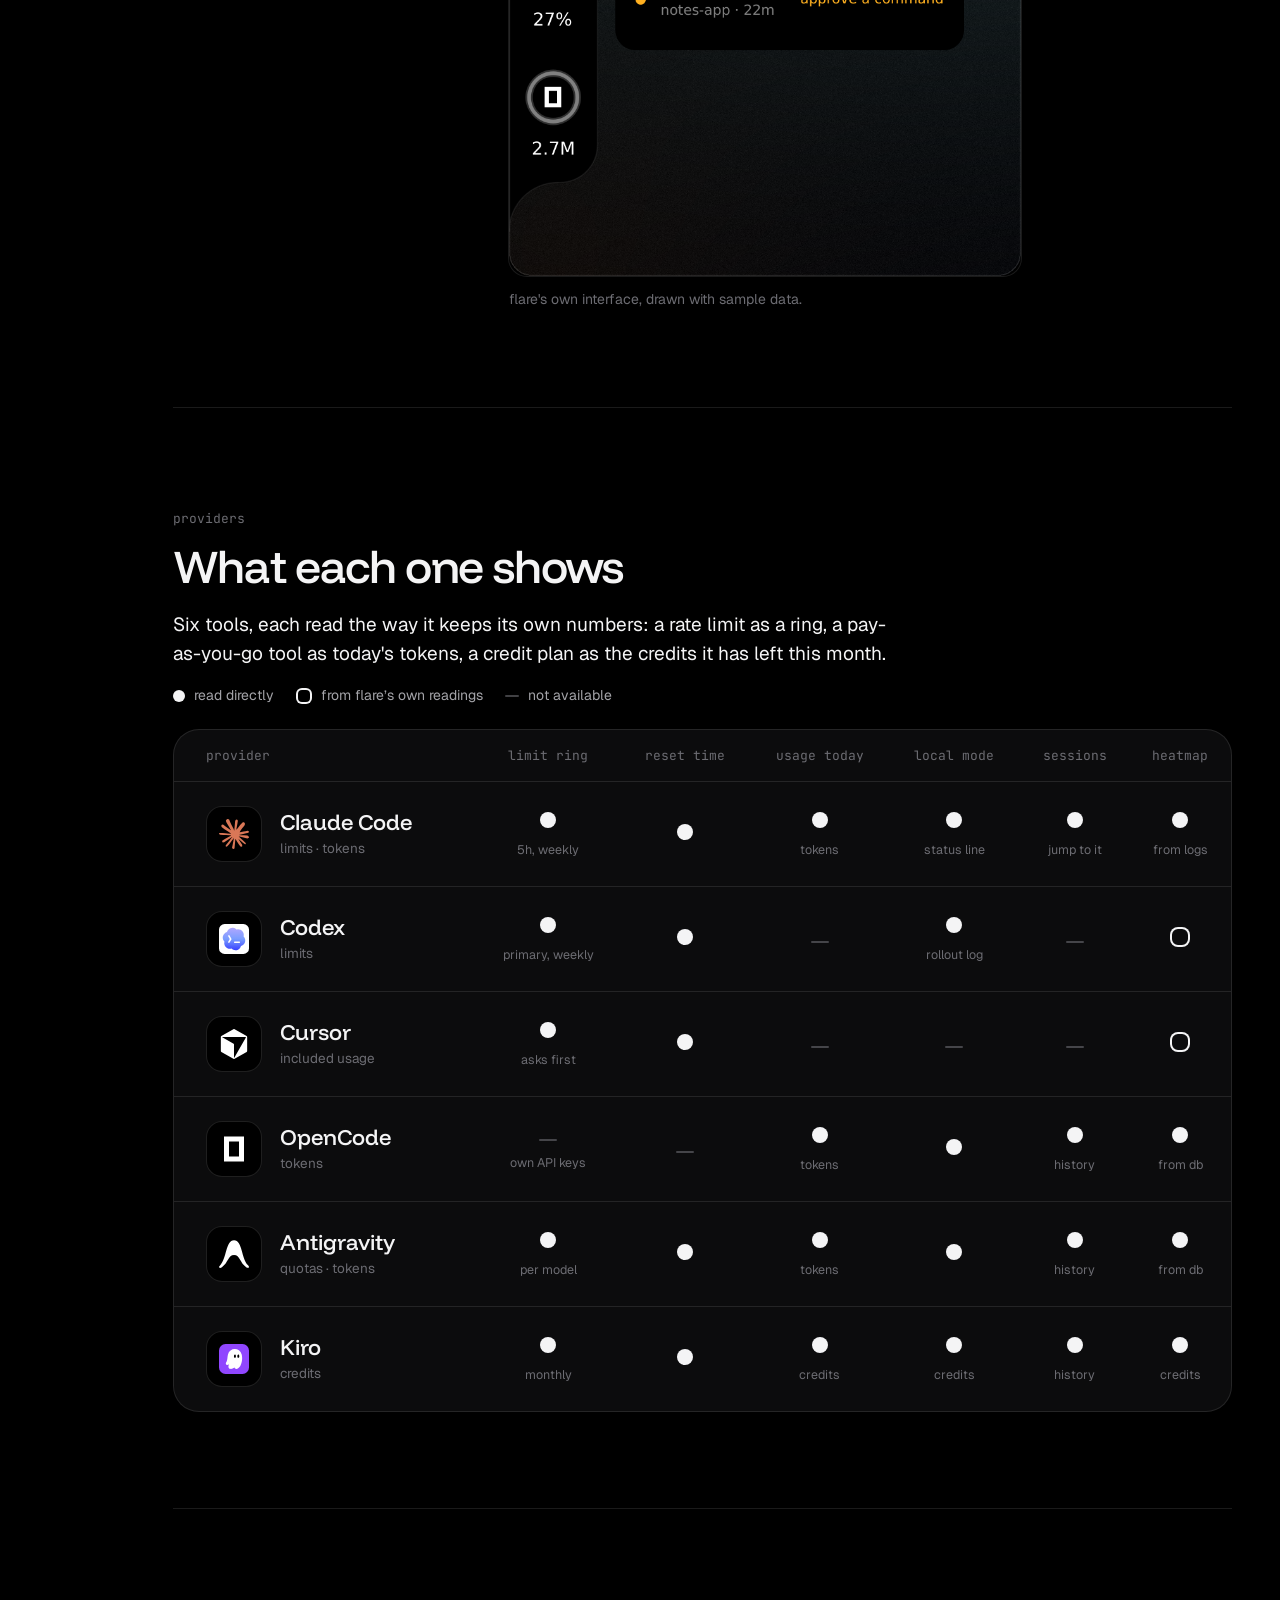
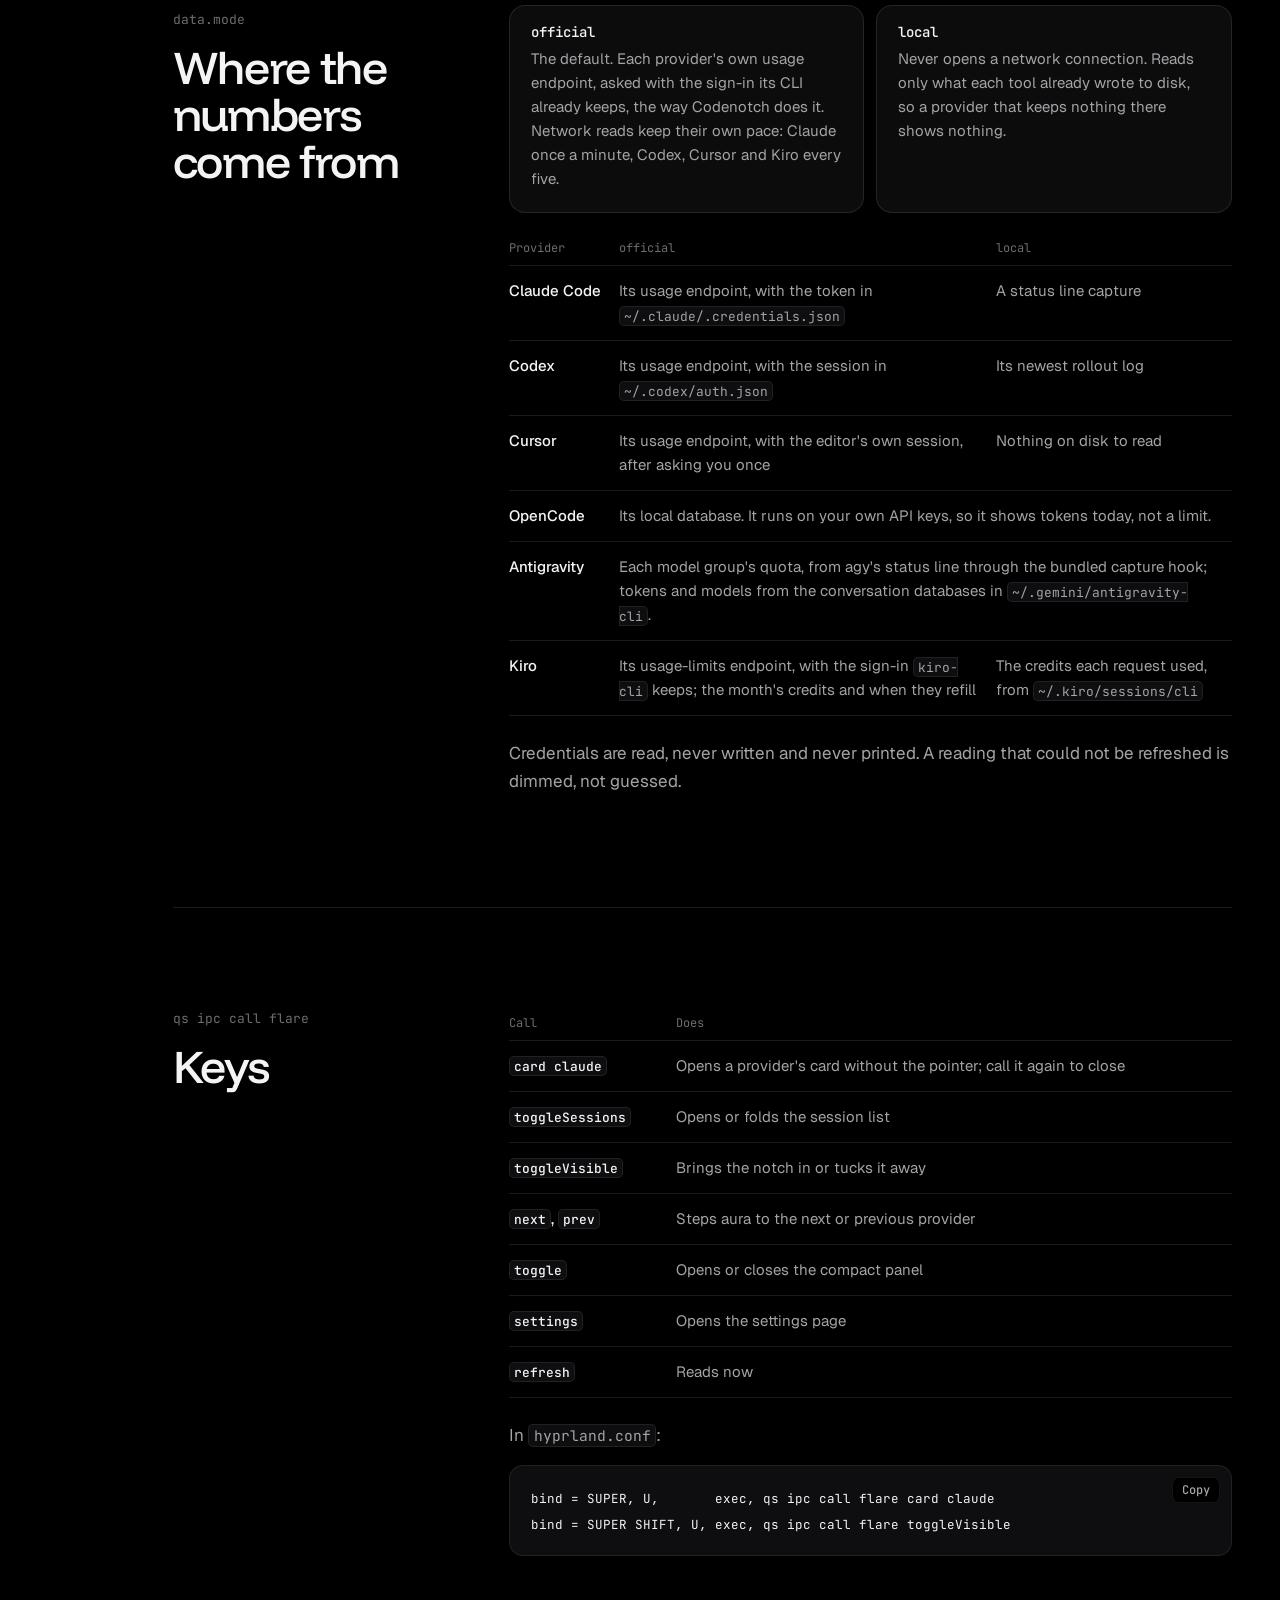
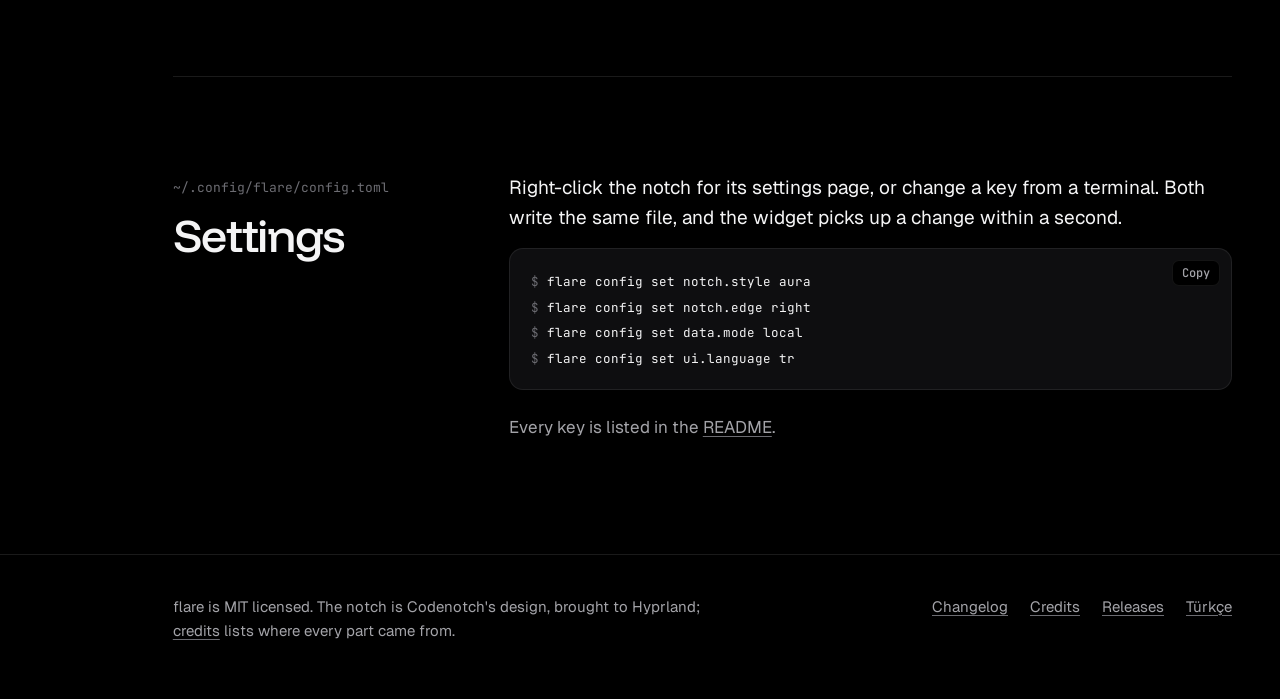
==== commit 614e8656: "Sitenin üstüne canlı bir gösterge, sağlayıcı tablosunu büyüt Sitenin üst kısmında logonun göstergesi" ====
--- a/docs/index.html
+++ b/docs/index.html
@@ -35,10 +35,52 @@
 
   <main id="main">
     <section class="hero" aria-labelledby="title">
-      <h1 id="title">Your AI limits, <span class="quiet">on the edge of the screen</span></h1>
-      <p class="lede">flare is a notch for Quickshell on Hyprland. It shows how much of your <strong>Claude Code, Codex, Cursor, OpenCode, Antigravity and Kiro</strong> allowance is left, and which Claude sessions are running right now.</p>
-      <p class="pointer" data-dir="left"><span class="arrow" aria-hidden="true">←</span> <span class="words">The notch on this page's left edge works. Hover a ring.</span></p>
-      <div class="actions">
+      <div class="hero-art" aria-hidden="true">
+      <svg class="hero-gauge" viewBox="0 0 600 520" focusable="false" style="--v: 66; --w: 41; --t: 55">
+        <defs>
+          <linearGradient id="gauge-fill" gradientUnits="userSpaceOnUse" x1="100" y1="0" x2="420" y2="0">
+            <stop class="from" offset="0"/>
+            <stop class="to" offset="1"/>
+          </linearGradient>
+          <radialGradient id="gauge-glow">
+            <stop class="tip-colour" offset="0" stop-opacity="0.9"/>
+            <stop class="tip-colour" offset="1" stop-opacity="0"/>
+          </radialGradient>
+        </defs>
+        <path class="orbit" d="M20 400a280 280 0 0 1 560 0" pathLength="100"/>
+        <path class="time" d="M20 400a280 280 0 0 1 560 0" pathLength="100"/>
+        <g class="clock"><circle cx="300" cy="120" r="6"/></g>
+        <g class="ticks">
+          <line x1="300" y1="148" x2="300" y2="166" data-at="0" transform="rotate(-90 300 400)"/>
+          <line x1="300" y1="148" x2="300" y2="166" data-at="10" transform="rotate(-72 300 400)"/>
+          <line x1="300" y1="148" x2="300" y2="166" data-at="20" transform="rotate(-54 300 400)"/>
+          <line x1="300" y1="148" x2="300" y2="166" data-at="30" transform="rotate(-36 300 400)"/>
+          <line x1="300" y1="148" x2="300" y2="166" data-at="40" transform="rotate(-18 300 400)"/>
+          <line x1="300" y1="148" x2="300" y2="166" data-at="50" transform="rotate(0 300 400)"/>
+          <line x1="300" y1="148" x2="300" y2="166" data-at="60" transform="rotate(18 300 400)"/>
+          <line x1="300" y1="148" x2="300" y2="166" data-at="70" transform="rotate(36 300 400)"/>
+          <line x1="300" y1="148" x2="300" y2="166" data-at="80" transform="rotate(54 300 400)"/>
+          <line x1="300" y1="148" x2="300" y2="166" data-at="90" transform="rotate(72 300 400)"/>
+          <line x1="300" y1="148" x2="300" y2="166" data-at="100" transform="rotate(90 300 400)"/>
+        </g>
+        <path class="track" d="M100 400a200 200 0 0 1 400 0"/>
+        <path class="fill" d="M100 400a200 200 0 0 1 400 0" pathLength="100"/>
+        <path class="week-track" d="M150 400a150 150 0 0 1 300 0"/>
+        <path class="week" d="M150 400a150 150 0 0 1 300 0" pathLength="100"/>
+        <g class="tip"><circle class="glow" cx="300" cy="200" r="54"/></g>
+        <g class="needle"><line x1="300" y1="400" x2="300" y2="262"/></g>
+        <circle class="hub" cx="300" cy="400" r="16"/>
+      </svg>
+      <div class="hero-readout">
+        <span class="figure" data-figure>66%</span>
+        <span class="caption" data-caption>current session · resets in 2h 14m</span>
+        <span class="week-line"><i class="swatch"></i>week <b data-week>41%</b> · <span data-pace>on pace</span></span>
+      </div>
+      </div>
+      <h1 id="title"><span class="line">Your AI limits,</span> <span class="quiet line">on the edge of the screen</span></h1>
+      <p class="lede rise" style="--d: 3">flare is a notch for Quickshell on Hyprland. It shows how much of your <strong>Claude Code, Codex, Cursor, OpenCode, Antigravity and Kiro</strong> allowance is left, and which Claude sessions are running right now.</p>
+      <p class="pointer rise" style="--d: 4" data-dir="left"><span class="arrow" aria-hidden="true">←</span> <span class="words">The notch on this page's left edge works. Hover a ring.</span></p>
+      <div class="actions rise" style="--d: 5">
         <a class="button solid" href="#install">Install</a>
         <a class="button line" href="https://github.com/lunanoir21/flare-notch">Source on GitHub</a>
         <span class="meta"><span data-version>v0.3.0</span> · MIT · Rust and QML</span>
@@ -114,7 +156,7 @@
       </div>
     </section>
 
-    <section class="section" id="providers" aria-labelledby="providers-title">
+    <section class="section stacked" id="providers" aria-labelledby="providers-title">
       <div class="section-head">
         <span class="tag">providers</span>
         <h2 id="providers-title">What each one shows</h2>
@@ -131,27 +173,27 @@
             <tr><th scope="col">provider</th><th scope="col">limit ring</th><th scope="col">reset time</th><th scope="col">usage today</th><th scope="col">local mode</th><th scope="col">sessions</th><th scope="col">heatmap</th></tr>
           </thead>
           <tbody>
-            <tr>
+            <tr style="--aura: #D97757">
               <th scope="row"><span class="who"><span class="tile"><img src="assets/logos/claude.svg" alt="" width="22" height="22"></span><span><span class="name">Claude Code</span><span class="unit">limits · tokens</span></span></span></th>
               <td><span class="cap full" aria-hidden="true"></span><span class="sr">Read directly</span><small>5h, weekly</small></td><td><span class="cap full" aria-hidden="true"></span><span class="sr">Read directly</span></td><td><span class="cap full" aria-hidden="true"></span><span class="sr">Read directly</span><small>tokens</small></td><td><span class="cap full" aria-hidden="true"></span><span class="sr">Read directly</span><small>status line</small></td><td><span class="cap full" aria-hidden="true"></span><span class="sr">Read directly</span><small>jump to it</small></td><td><span class="cap full" aria-hidden="true"></span><span class="sr">Read directly</span><small>from logs</small></td>
             </tr>
-            <tr>
+            <tr style="--aura: #6E7BFF">
               <th scope="row"><span class="who"><span class="tile"><img src="assets/logos/codex.svg" alt="" width="22" height="22"></span><span><span class="name">Codex</span><span class="unit">limits</span></span></span></th>
               <td><span class="cap full" aria-hidden="true"></span><span class="sr">Read directly</span><small>primary, weekly</small></td><td><span class="cap full" aria-hidden="true"></span><span class="sr">Read directly</span></td><td><span class="cap none" aria-hidden="true"></span><span class="sr">Not available</span></td><td><span class="cap full" aria-hidden="true"></span><span class="sr">Read directly</span><small>rollout log</small></td><td><span class="cap none" aria-hidden="true"></span><span class="sr">Not available</span></td><td><span class="cap ring" aria-hidden="true"></span><span class="sr">From flare’s own readings</span></td>
             </tr>
-            <tr>
+            <tr style="--aura: #3DD6C6">
               <th scope="row"><span class="who"><span class="tile"><img src="assets/logos/cursor.svg" alt="" width="22" height="22"></span><span><span class="name">Cursor</span><span class="unit">included usage</span></span></span></th>
               <td><span class="cap full" aria-hidden="true"></span><span class="sr">Read directly</span><small>asks first</small></td><td><span class="cap full" aria-hidden="true"></span><span class="sr">Read directly</span></td><td><span class="cap none" aria-hidden="true"></span><span class="sr">Not available</span></td><td><span class="cap none" aria-hidden="true"></span><span class="sr">Not available</span></td><td><span class="cap none" aria-hidden="true"></span><span class="sr">Not available</span></td><td><span class="cap ring" aria-hidden="true"></span><span class="sr">From flare’s own readings</span></td>
             </tr>
-            <tr>
+            <tr style="--aura: #C9CED6">
               <th scope="row"><span class="who"><span class="tile"><img src="assets/logos/opencode.svg" alt="" width="22" height="22"></span><span><span class="name">OpenCode</span><span class="unit">tokens</span></span></span></th>
               <td><span class="cap none" aria-hidden="true"></span><span class="sr">Not available</span><small>own API keys</small></td><td><span class="cap none" aria-hidden="true"></span><span class="sr">Not available</span></td><td><span class="cap full" aria-hidden="true"></span><span class="sr">Read directly</span><small>tokens</small></td><td><span class="cap full" aria-hidden="true"></span><span class="sr">Read directly</span></td><td><span class="cap full" aria-hidden="true"></span><span class="sr">Read directly</span><small>history</small></td><td><span class="cap full" aria-hidden="true"></span><span class="sr">Read directly</span><small>from db</small></td>
             </tr>
-            <tr>
+            <tr style="--aura: #4F8DF7">
               <th scope="row"><span class="who"><span class="tile"><img src="assets/logos/antigravity.svg" alt="" width="22" height="22"></span><span><span class="name">Antigravity</span><span class="unit">quotas · tokens</span></span></span></th>
               <td><span class="cap full" aria-hidden="true"></span><span class="sr">Read directly</span><small>per model</small></td><td><span class="cap full" aria-hidden="true"></span><span class="sr">Read directly</span></td><td><span class="cap full" aria-hidden="true"></span><span class="sr">Read directly</span><small>tokens</small></td><td><span class="cap full" aria-hidden="true"></span><span class="sr">Read directly</span></td><td><span class="cap full" aria-hidden="true"></span><span class="sr">Read directly</span><small>history</small></td><td><span class="cap full" aria-hidden="true"></span><span class="sr">Read directly</span><small>from db</small></td>
             </tr>
-            <tr>
+            <tr style="--aura: #9046FF">
               <th scope="row"><span class="who"><span class="tile"><img src="assets/logos/kiro.svg" alt="" width="22" height="22"></span><span><span class="name">Kiro</span><span class="unit">credits</span></span></span></th>
               <td><span class="cap full" aria-hidden="true"></span><span class="sr">Read directly</span><small>monthly</small></td><td><span class="cap full" aria-hidden="true"></span><span class="sr">Read directly</span></td><td><span class="cap full" aria-hidden="true"></span><span class="sr">Read directly</span><small>credits</small></td><td><span class="cap full" aria-hidden="true"></span><span class="sr">Read directly</span><small>credits</small></td><td><span class="cap full" aria-hidden="true"></span><span class="sr">Read directly</span><small>history</small></td><td><span class="cap full" aria-hidden="true"></span><span class="sr">Read directly</span><small>credits</small></td>
             </tr>
@@ -247,5 +289,6 @@
 
   <script src="news.js" defer></script>
   <script src="site.js" defer></script>
+  <script src="motion.js" defer></script>
 </body>
 </html>
--- a/docs/site.css
+++ b/docs/site.css
@@ -22,6 +22,7 @@
   --good: #2bd86b;
   --mid: #ffb020;
   --high: #f23a12;
+  --accent: #ffb020;
 
   --display: "Funnel Display", "Geist", system-ui, sans-serif;
   --body: "Geist", system-ui, sans-serif;
@@ -48,6 +49,7 @@
   --code-line: rgba(10, 10, 11, 0.07);
   --focus: #0a0a0b;
   --notch-edge: transparent;
+  --accent: #d98c00;
   color-scheme: light;
 }
 
@@ -1866,6 +1868,528 @@
   }
 }
 
+/* ---------- motion ---------- */
+
+/* The hero: the logo's gauge, large and quiet, filling to the reading below it. */
+
+@property --sweep {
+  syntax: "<number>";
+  inherits: false;
+  initial-value: 0;
+}
+
+.hero {
+  position: relative;
+  isolation: isolate;
+}
+
+.hero > :not(.hero-art) {
+  position: relative;
+  z-index: 1;
+}
+
+.hero-art {
+  position: absolute;
+  z-index: 0;
+  right: 0;
+  bottom: 88px;
+  width: clamp(300px, 30vw, 520px);
+  pointer-events: none;
+}
+
+.hero-gauge {
+  display: block;
+  width: 100%;
+  height: auto;
+  overflow: visible;
+}
+
+/* Everything below follows three numbers the page sets: --v the session's
+   use, --w the week's, --t how much of the session's time has gone. Registered,
+   so the browser eases between readings and motion.js only names the next one. */
+@property --v {
+  syntax: "<number>";
+  inherits: true;
+  initial-value: 0;
+}
+
+@property --w {
+  syntax: "<number>";
+  inherits: true;
+  initial-value: 0;
+}
+
+@property --t {
+  syntax: "<number>";
+  inherits: true;
+  initial-value: 0;
+}
+
+.hero-gauge {
+  --tip: var(--accent);
+  transition: --v 1.1s var(--ease), --w 1.6s var(--ease), --t 2.6s linear;
+  animation: gauge-intro 1.8s var(--ease) 0.6s backwards;
+}
+
+/* A reset drains slower than a reading climbs. */
+.hero-gauge.draining {
+  transition-duration: 1.9s, 1.6s, 1.9s;
+}
+
+.hero-gauge[data-level="high"] {
+  --tip: var(--high);
+}
+
+.hero-gauge .from {
+  stop-color: var(--ink);
+}
+
+.hero-gauge .to {
+  stop-color: var(--accent);
+}
+
+.hero-gauge .tip-colour {
+  stop-color: var(--tip);
+}
+
+.hero-gauge .orbit {
+  fill: none;
+  stroke: var(--ink);
+  stroke-opacity: 0.07;
+  stroke-width: 1.5;
+  stroke-dasharray: 100 100;
+  animation: draw 2.4s var(--ease) 0.2s backwards;
+}
+
+.hero-gauge .time {
+  fill: none;
+  stroke: var(--ink);
+  stroke-opacity: 0.3;
+  stroke-width: 1.5;
+  stroke-linecap: round;
+  stroke-dasharray: 100 100;
+  stroke-dashoffset: calc(100 - var(--t));
+}
+
+.hero-gauge .clock {
+  transform-box: view-box;
+  transform-origin: 300px 400px;
+  rotate: calc(var(--t) * 1.8deg - 90deg);
+}
+
+.hero-gauge .clock circle {
+  fill: var(--ink);
+}
+
+.hero-gauge .ticks line {
+  stroke: var(--ink);
+  stroke-opacity: 0.14;
+  stroke-width: 3;
+  stroke-linecap: round;
+  transition: stroke-opacity 0.6s var(--ease);
+}
+
+.hero-gauge .ticks line.lit {
+  stroke-opacity: 0.55;
+}
+
+.hero-gauge .track {
+  fill: none;
+  stroke: var(--ink);
+  stroke-opacity: 0.08;
+  stroke-width: 26;
+  stroke-linecap: round;
+}
+
+.hero-gauge .fill {
+  fill: none;
+  stroke: url(#gauge-fill);
+  stroke-width: 26;
+  stroke-linecap: round;
+  stroke-dasharray: 100 100;
+  stroke-dashoffset: calc(100 - var(--v));
+}
+
+.hero-gauge .week-track {
+  fill: none;
+  stroke: var(--ink);
+  stroke-opacity: 0.07;
+  stroke-width: 8;
+  stroke-linecap: round;
+}
+
+.hero-gauge .week {
+  fill: none;
+  stroke: var(--ink);
+  stroke-opacity: 0.45;
+  stroke-width: 8;
+  stroke-linecap: round;
+  stroke-dasharray: 100 100;
+  stroke-dashoffset: calc(100 - var(--w));
+}
+
+.hero-gauge .tip,
+.hero-gauge .needle {
+  transform-box: view-box;
+  transform-origin: 300px 400px;
+  rotate: calc(var(--v) * 1.8deg - 90deg);
+}
+
+.hero-gauge .glow {
+  fill: url(#gauge-glow);
+  opacity: 0.5;
+  transform-box: fill-box;
+  transform-origin: center;
+  animation: glow 4.5s ease-in-out 3s infinite;
+}
+
+.hero-gauge.flash .glow {
+  animation: flash 0.9s var(--ease);
+}
+
+.hero-gauge .needle line {
+  stroke: var(--ink);
+  stroke-width: 8;
+  stroke-linecap: round;
+  transform-box: view-box;
+  transform-origin: 300px 400px;
+  animation: wobble 3.6s ease-in-out 2.6s infinite;
+}
+
+.hero-gauge .hub {
+  fill: var(--wall);
+  stroke: var(--ink);
+  stroke-width: 6;
+}
+
+/* Off screen or in a background tab, nothing moves. */
+.hero-art.paused * {
+  animation-play-state: paused !important;
+}
+
+.hero-readout {
+  position: absolute;
+  left: 50%;
+  top: 84%;
+  translate: -50% 0;
+  display: grid;
+  justify-items: center;
+  gap: 8px;
+  text-align: center;
+  animation: rise 0.9s var(--ease) 1.1s both;
+}
+
+.hero-readout .figure {
+  font: 500 clamp(30px, 3.2vw, 50px)/1 var(--display);
+  letter-spacing: -0.03em;
+  font-variant-numeric: tabular-nums;
+  color: var(--ink);
+}
+
+.hero-readout .caption,
+.hero-readout .week-line {
+  font: 400 11.5px/1.3 var(--mono);
+  letter-spacing: 0.1em;
+  text-transform: uppercase;
+  white-space: nowrap;
+  color: var(--ink-3);
+  font-variant-numeric: tabular-nums;
+  transition: color 0.5s var(--ease);
+}
+
+.hero-readout .caption.reset {
+  color: var(--accent);
+}
+
+.hero-readout .week-line {
+  display: inline-flex;
+  align-items: center;
+  gap: 8px;
+  letter-spacing: 0.06em;
+}
+
+.hero-readout .week-line b {
+  font-weight: 500;
+  color: var(--ink-2);
+}
+
+.hero-readout .swatch {
+  width: 14px;
+  height: 3px;
+  border-radius: 2px;
+  background: var(--ink);
+  opacity: 0.45;
+}
+
+.hero-readout [data-pace] {
+  transition: color 0.5s var(--ease);
+}
+
+.hero-readout [data-pace].ahead {
+  color: var(--accent);
+}
+
+.hero h1 .line {
+  display: inline-block;
+  animation: rise 1s var(--ease) 0.05s both;
+}
+
+.hero h1 .quiet.line {
+  animation-delay: 0.2s;
+}
+
+.rise {
+  animation: rise 0.9s var(--ease) both;
+  animation-delay: calc(0.12s + var(--d, 0) * 90ms);
+}
+
+.button {
+  transition: background-color 0.18s, color 0.18s, box-shadow 0.18s, translate 0.25s var(--ease);
+}
+
+.button:hover {
+  translate: 0 -2px;
+}
+
+@keyframes rise {
+  from {
+    opacity: 0;
+    translate: 0 18px;
+    filter: blur(6px);
+  }
+}
+
+@keyframes gauge-intro {
+  from {
+    --v: 0;
+    --w: 0;
+    --t: 0;
+  }
+}
+
+@keyframes draw {
+  from {
+    stroke-dashoffset: 100;
+  }
+}
+
+@keyframes glow {
+  50% {
+    opacity: 0.28;
+    scale: 0.82;
+  }
+}
+
+@keyframes flash {
+  30% {
+    opacity: 1;
+    scale: 1.7;
+  }
+}
+
+@keyframes wobble {
+  0%, 100% {
+    rotate: 0deg;
+  }
+  30% {
+    rotate: 0.9deg;
+  }
+  62% {
+    rotate: -0.6deg;
+  }
+}
+
+/* Narrower, it moves up beside the title, clear of the text under it; on a
+   phone the notch at the edge is demo enough. */
+@media (max-width: 1100px) {
+  .hero-art {
+    top: 110px;
+    bottom: auto;
+    width: clamp(240px, 30vw, 330px);
+  }
+}
+
+@media (max-width: 760px) {
+  .hero-art {
+    display: none;
+  }
+}
+
+/* The provider matrix takes the page's whole width, its heading above it,
+   and is set large: it is the page's one table worth reading row by row. */
+@media (min-width: 1100px) {
+  .section.stacked {
+    grid-template-columns: minmax(0, 1fr);
+  }
+
+  .section.stacked .section-head {
+    position: static;
+    margin-bottom: 20px;
+  }
+
+  .section.stacked .section-body .lead {
+    max-width: 46rem;
+  }
+}
+
+@media (min-width: 861px) {
+  .matrix {
+    border-radius: 26px;
+  }
+
+  .matrix th,
+  .matrix td {
+    padding: 24px 14px;
+  }
+
+  .matrix thead th {
+    font-size: 13px;
+    padding-block: 18px;
+  }
+
+  .matrix thead th:first-child,
+  .matrix tbody th {
+    padding-left: 32px;
+  }
+
+  .matrix .who {
+    gap: 18px;
+  }
+
+  .matrix .tile {
+    width: 56px;
+    height: 56px;
+    border-radius: 16px;
+  }
+
+  .matrix .tile img {
+    width: 30px;
+    height: 30px;
+  }
+
+  .matrix .tile::after {
+    border-radius: 20px;
+  }
+
+  .matrix .name {
+    font-size: 22px;
+  }
+
+  .matrix .unit {
+    font-size: 13.5px;
+    margin-top: 2px;
+  }
+
+  .matrix .cap {
+    width: 16px;
+    height: 16px;
+    border-radius: 8px;
+  }
+
+  .matrix .cap.none {
+    width: 18px;
+    height: 2px;
+    border-radius: 1px;
+  }
+
+  .matrix td small {
+    font-size: 12.5px;
+    margin-top: 9px;
+  }
+}
+
+/* The provider matrix: rows arrive in turn, each provider's ring draws round
+   its logo in its own aura colour, and the column under the pointer lights. */
+
+.matrix .tile {
+  position: relative;
+}
+
+.matrix .tile img {
+  transition: scale 0.35s var(--ease);
+}
+
+.matrix .tile::after {
+  content: "";
+  position: absolute;
+  inset: -5px;
+  border-radius: 16px;
+  padding: 2px;
+  background: conic-gradient(from 0deg, var(--aura, var(--ink)) calc(var(--sweep) * 1%), transparent 0);
+  -webkit-mask: linear-gradient(#000 0 0) content-box, linear-gradient(#000 0 0);
+  -webkit-mask-composite: xor;
+  mask-composite: exclude;
+  opacity: 0;
+  transition: opacity 0.3s var(--ease), --sweep 0.9s var(--ease);
+}
+
+.matrix tbody tr:hover .tile::after,
+.matrix tbody tr:focus-within .tile::after {
+  opacity: 1;
+  --sweep: 100;
+}
+
+.matrix tbody tr:hover .tile img {
+  scale: 1.08;
+}
+
+.matrix .cap {
+  transition: background-color 0.3s var(--ease), box-shadow 0.3s var(--ease), opacity 0.45s var(--ease), scale 0.45s var(--ease);
+}
+
+.matrix tbody tr:hover .cap.full {
+  background: var(--aura, var(--ink));
+}
+
+.matrix tbody tr:hover .cap.ring {
+  box-shadow: inset 0 0 0 2px var(--aura, var(--ink));
+}
+
+.matrix .col-hot {
+  background: var(--row-hover);
+}
+
+.matrix thead th {
+  transition: color 0.2s var(--ease);
+}
+
+.matrix thead th.col-hot {
+  color: var(--ink);
+}
+
+.matrix.armed tbody tr {
+  opacity: 0;
+  translate: 0 12px;
+  transition: opacity 0.6s var(--ease), translate 0.6s var(--ease), background-color 0.25s var(--ease);
+  transition-delay: calc(var(--i, 0) * 80ms);
+}
+
+.matrix.armed tbody tr.in {
+  opacity: 1;
+  translate: 0 0;
+}
+
+.matrix.armed tbody tr .cap {
+  opacity: 0;
+  scale: 0.2;
+}
+
+.matrix.armed tbody tr.in .cap {
+  opacity: 1;
+  scale: 1;
+  transition-delay: calc(0.15s + var(--i, 0) * 80ms + var(--c, 0) * 55ms);
+}
+
+.matrix.armed tbody tr.in .cap.none {
+  opacity: 0.6;
+}
+
+/* Once a row has arrived, hover answers at once. */
+.matrix.armed tbody tr.settled,
+.matrix.armed tbody tr.settled .cap {
+  transition-delay: 0s;
+}
+
 @media (prefers-reduced-motion: reduce) {
   *,
   *::before,
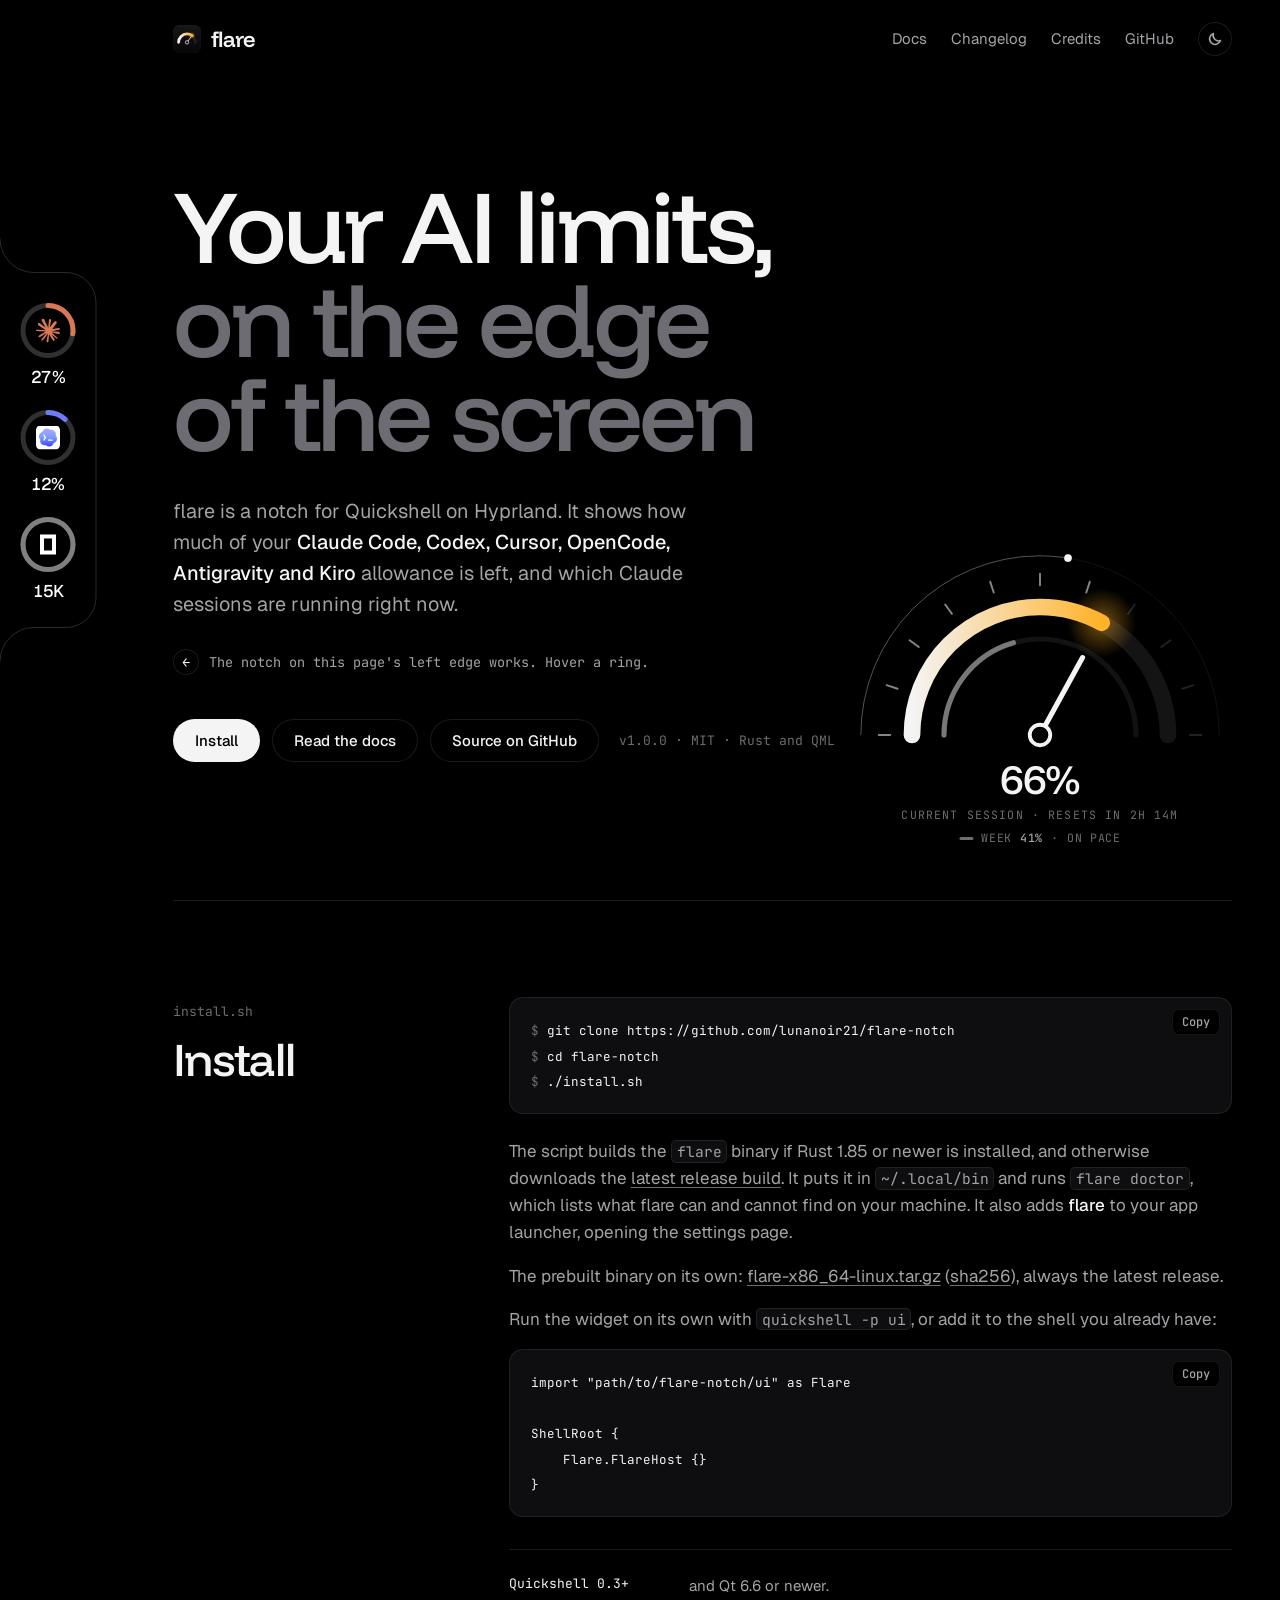
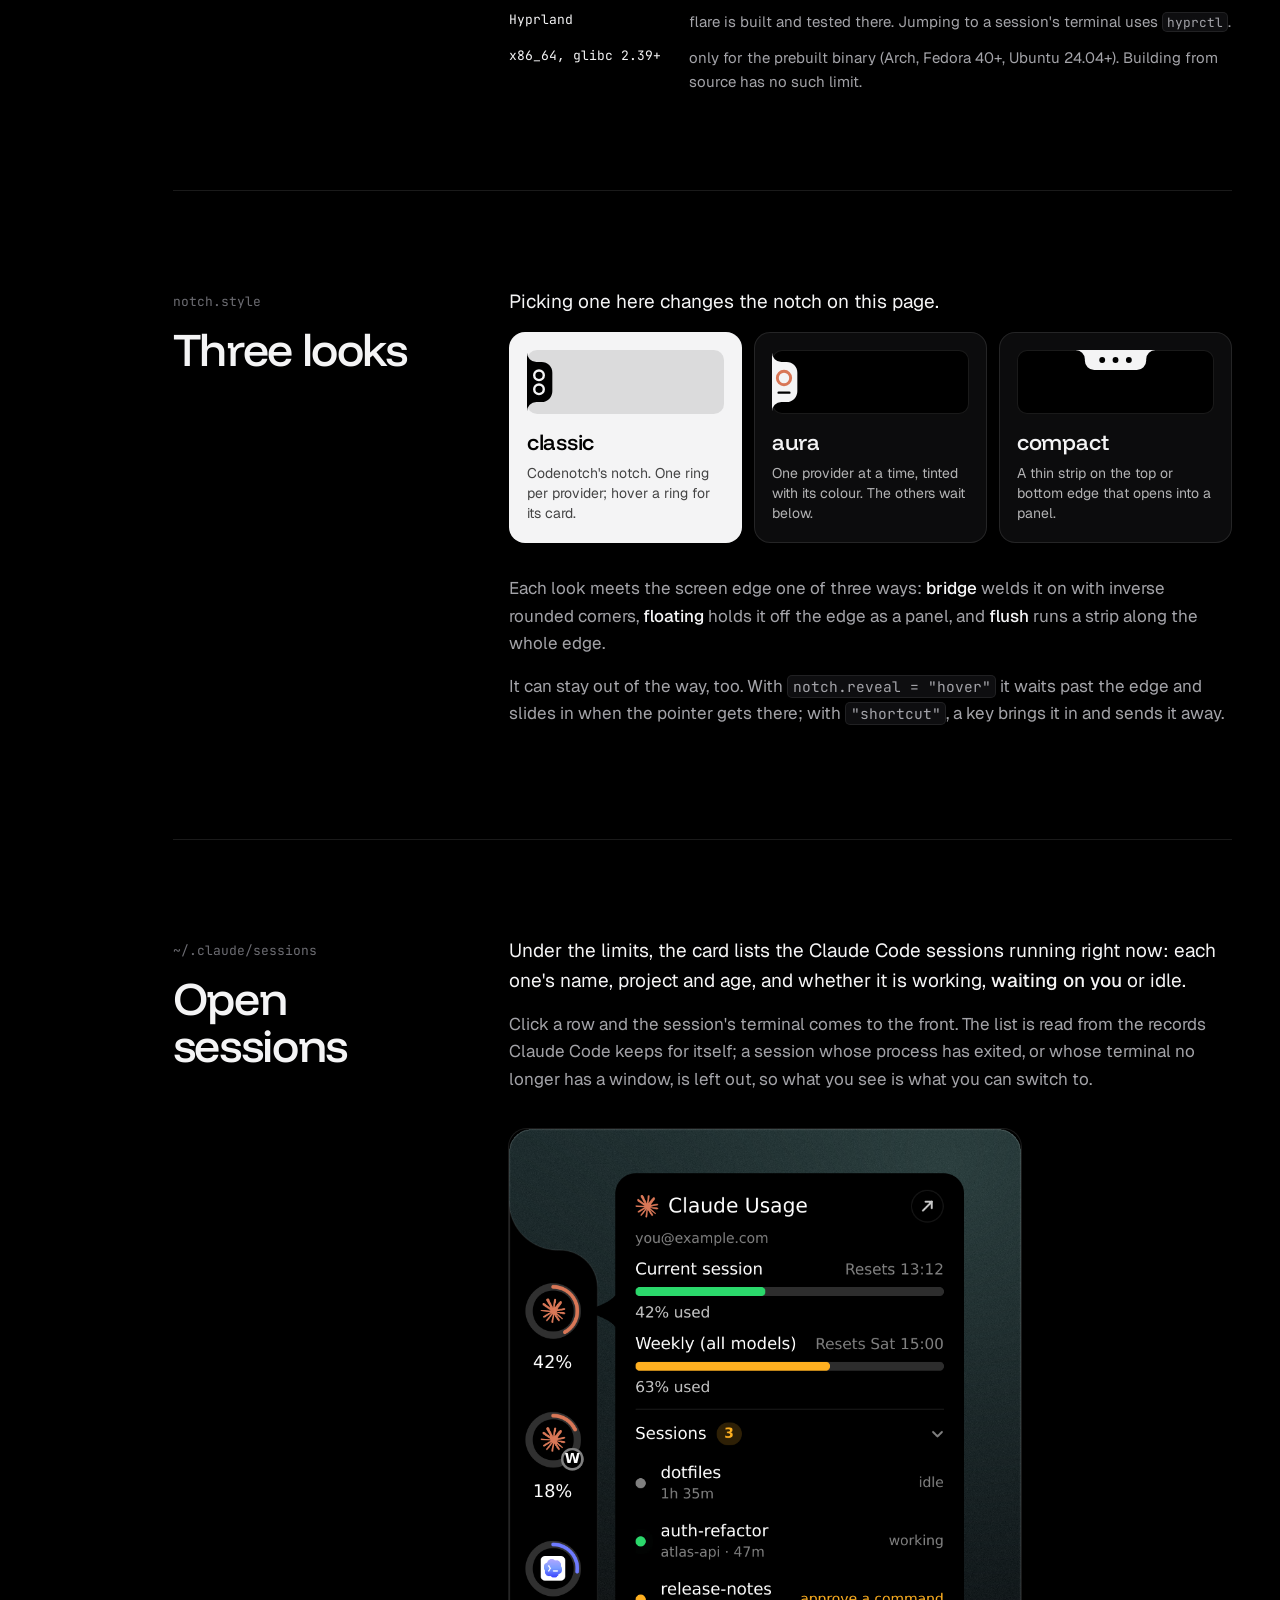
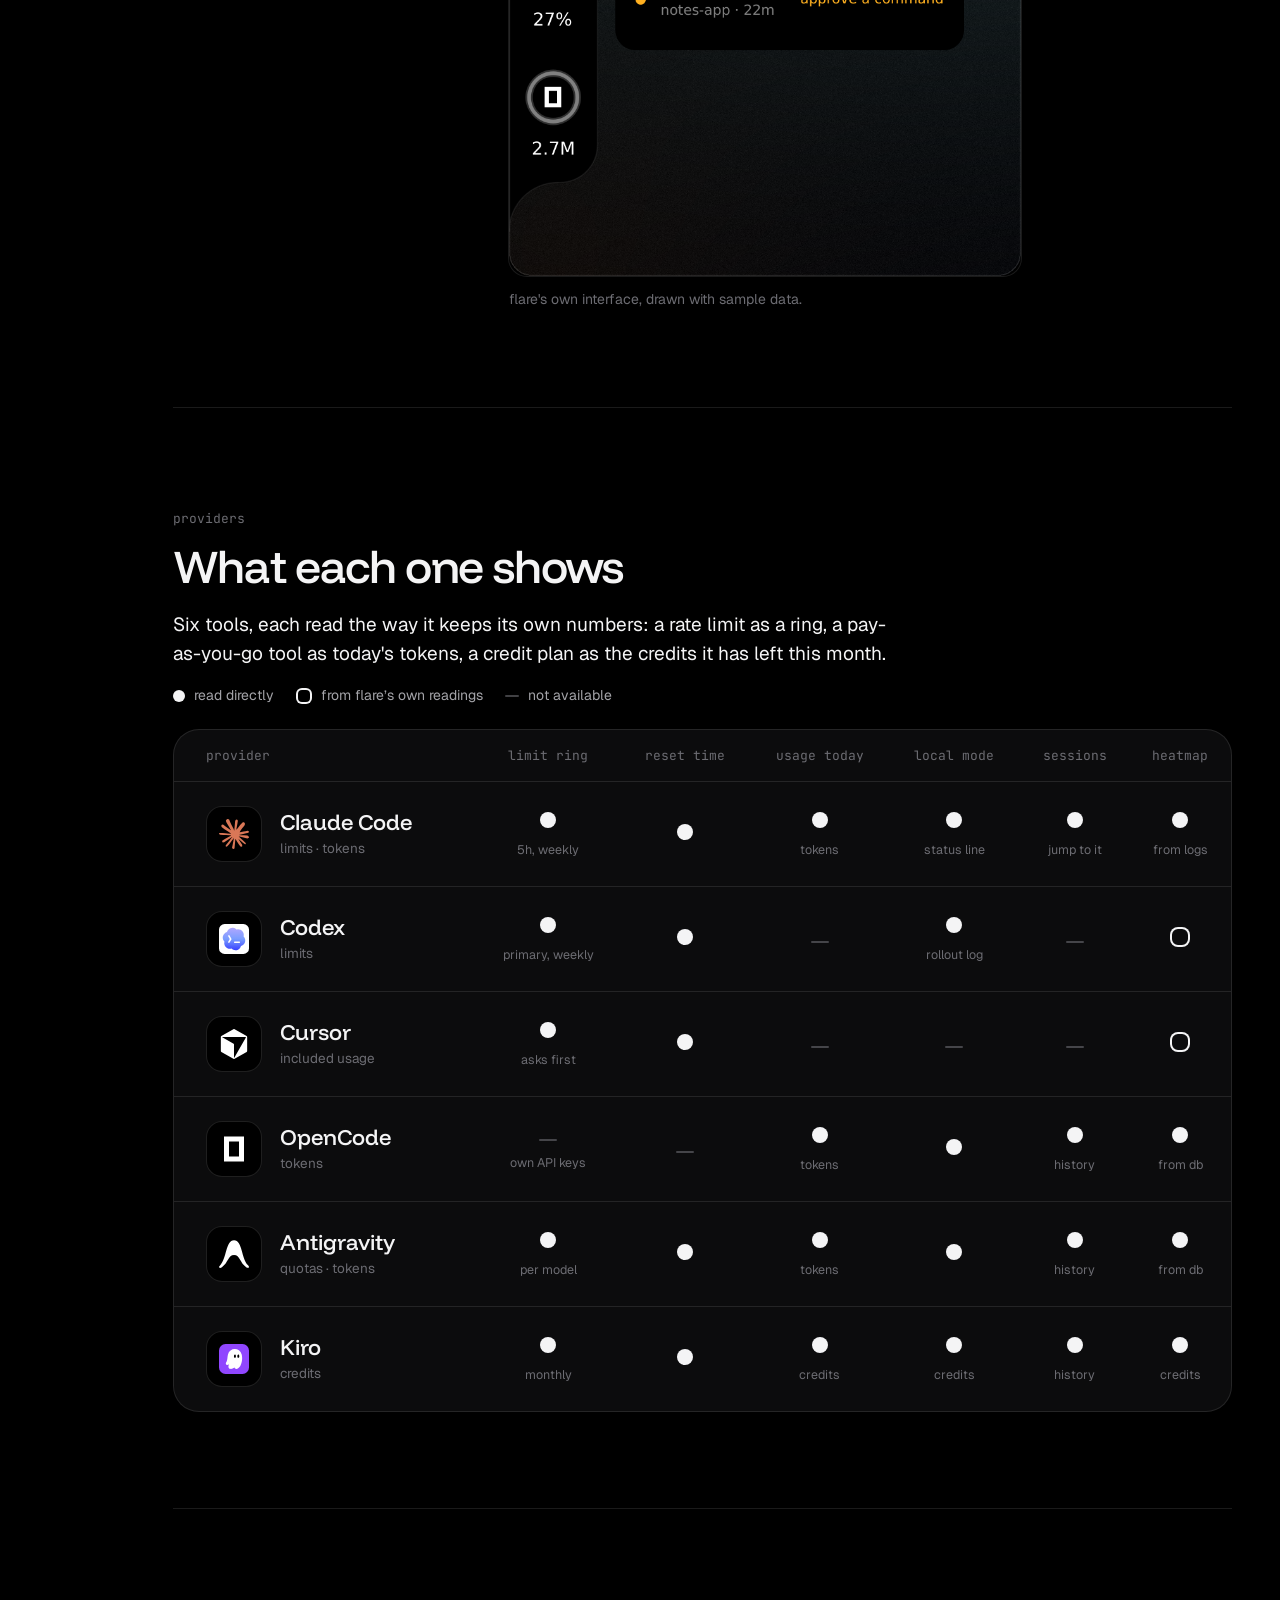
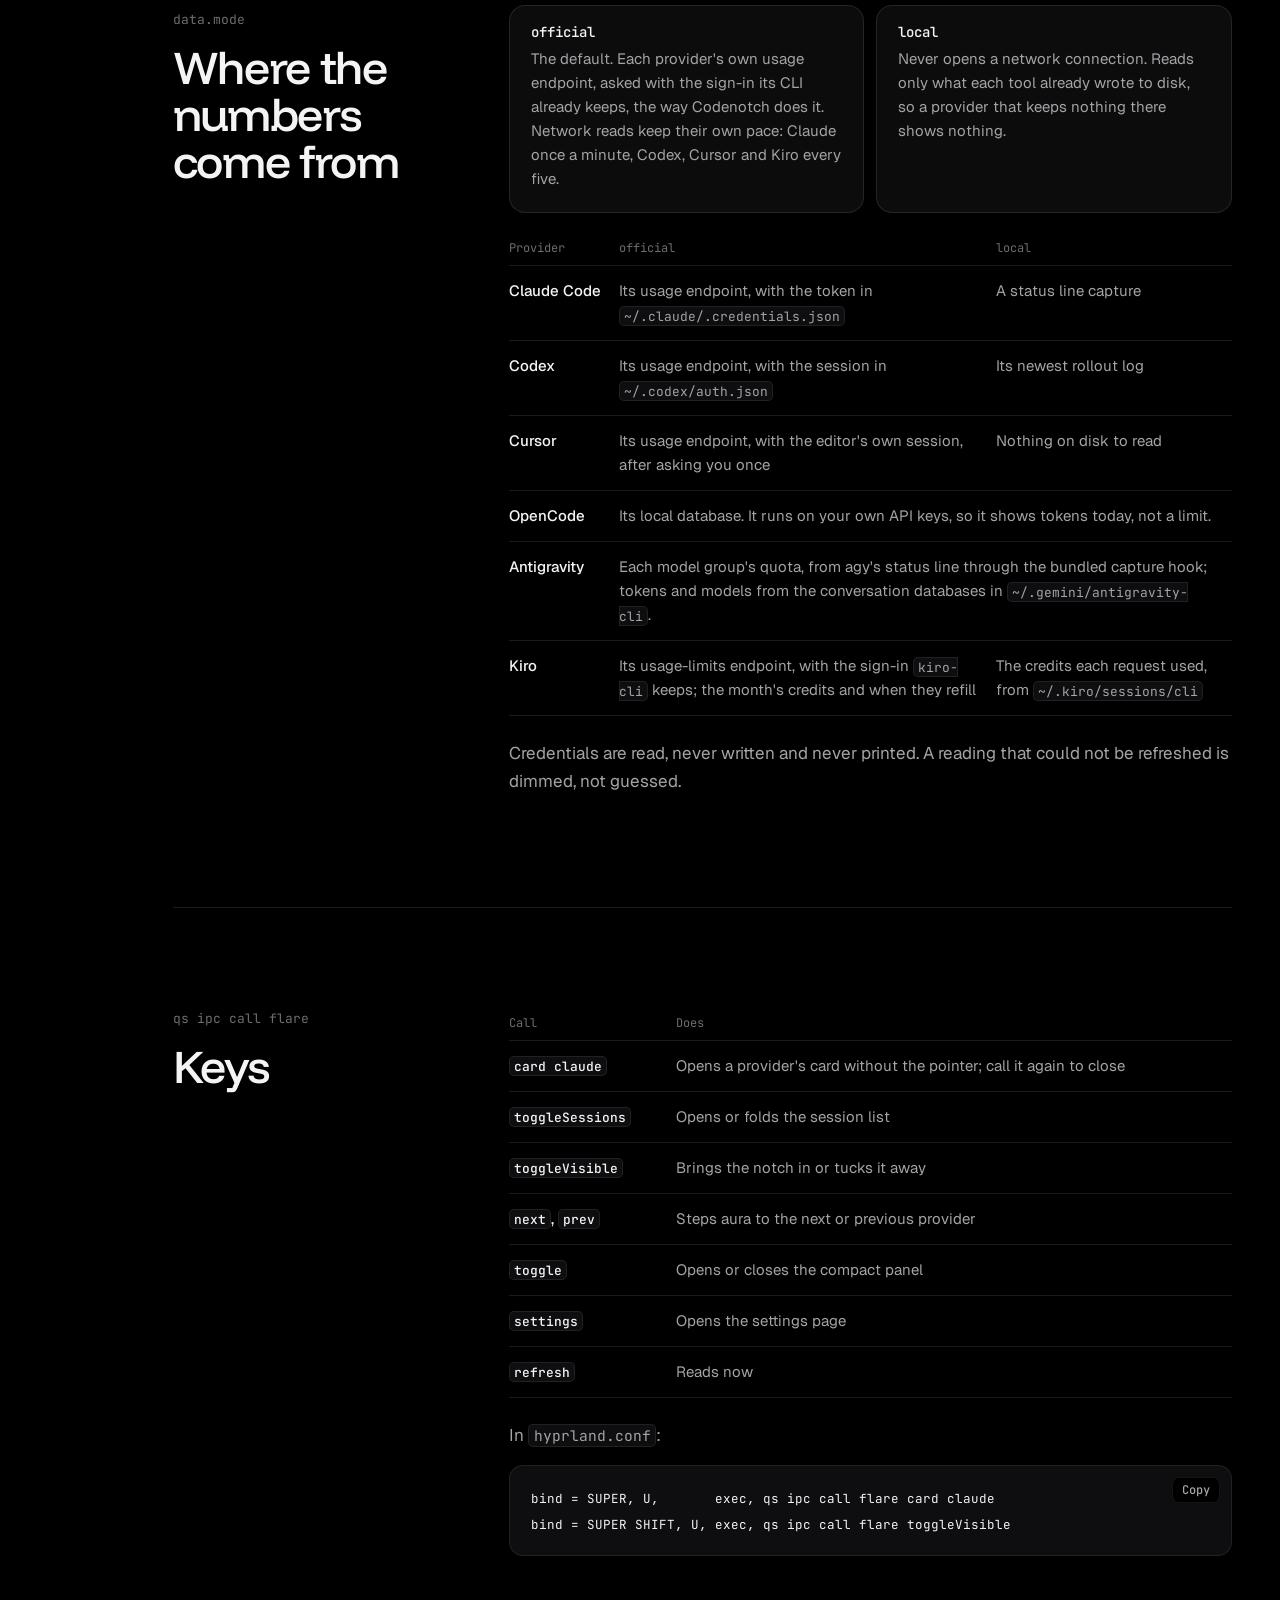
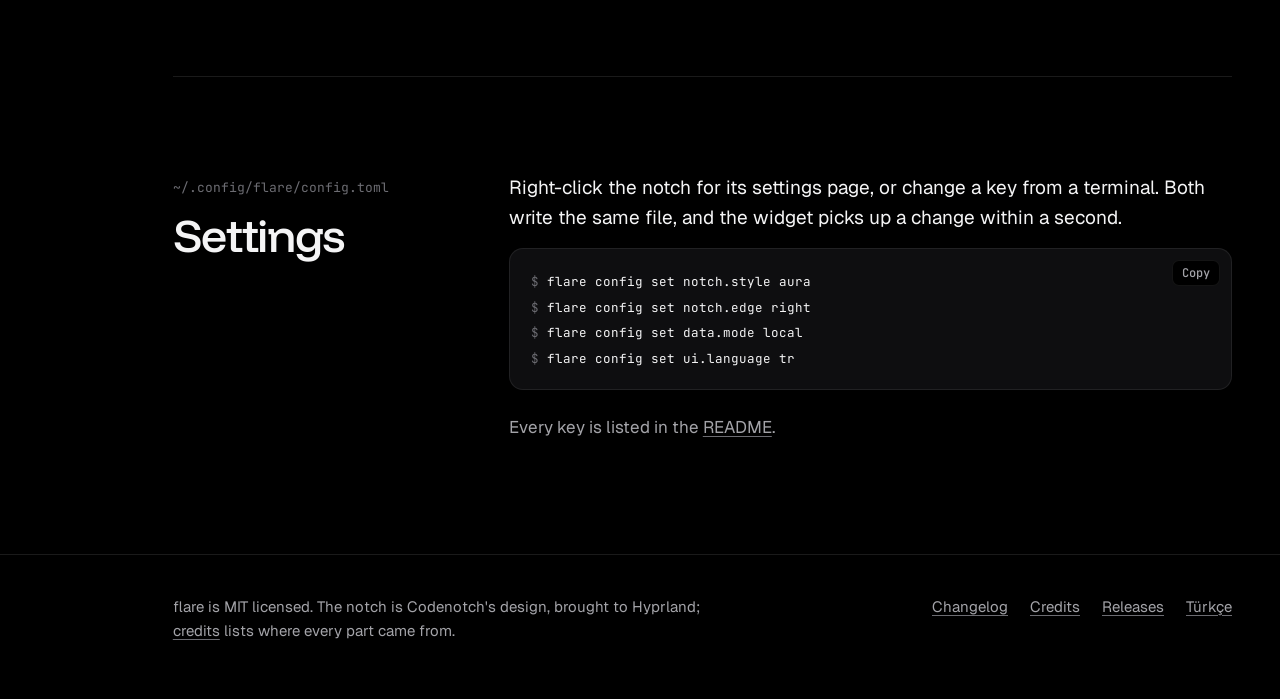
==== commit 1203691c: "1.0.0 sürümü flare kararlı: ayar anahtarları, IPC çağrıları ve flare'in yazdığı JSON bundan sonra an" ====
--- a/docs/index.html
+++ b/docs/index.html
@@ -23,6 +23,7 @@
   <header class="top">
     <a class="wordmark" href="./"><img src="assets/flare.svg" alt="" width="28" height="28">flare</a>
     <nav aria-label="Site">
+      <a href="docs.html">Docs</a>
       <a href="changelog.html">Changelog</a>
       <a href="credits.html">Credits</a>
       <a class="wide" href="https://github.com/lunanoir21/flare-notch">GitHub</a>
@@ -82,8 +83,9 @@
       <p class="pointer rise" style="--d: 4" data-dir="left"><span class="arrow" aria-hidden="true">←</span> <span class="words">The notch on this page's left edge works. Hover a ring.</span></p>
       <div class="actions rise" style="--d: 5">
         <a class="button solid" href="#install">Install</a>
+        <a class="button line" href="docs.html">Read the docs</a>
         <a class="button line" href="https://github.com/lunanoir21/flare-notch">Source on GitHub</a>
-        <span class="meta"><span data-version>v0.3.0</span> · MIT · Rust and QML</span>
+        <span class="meta"><span data-version>v1.0.0</span> · MIT · Rust and QML</span>
       </div>
     </section>
 
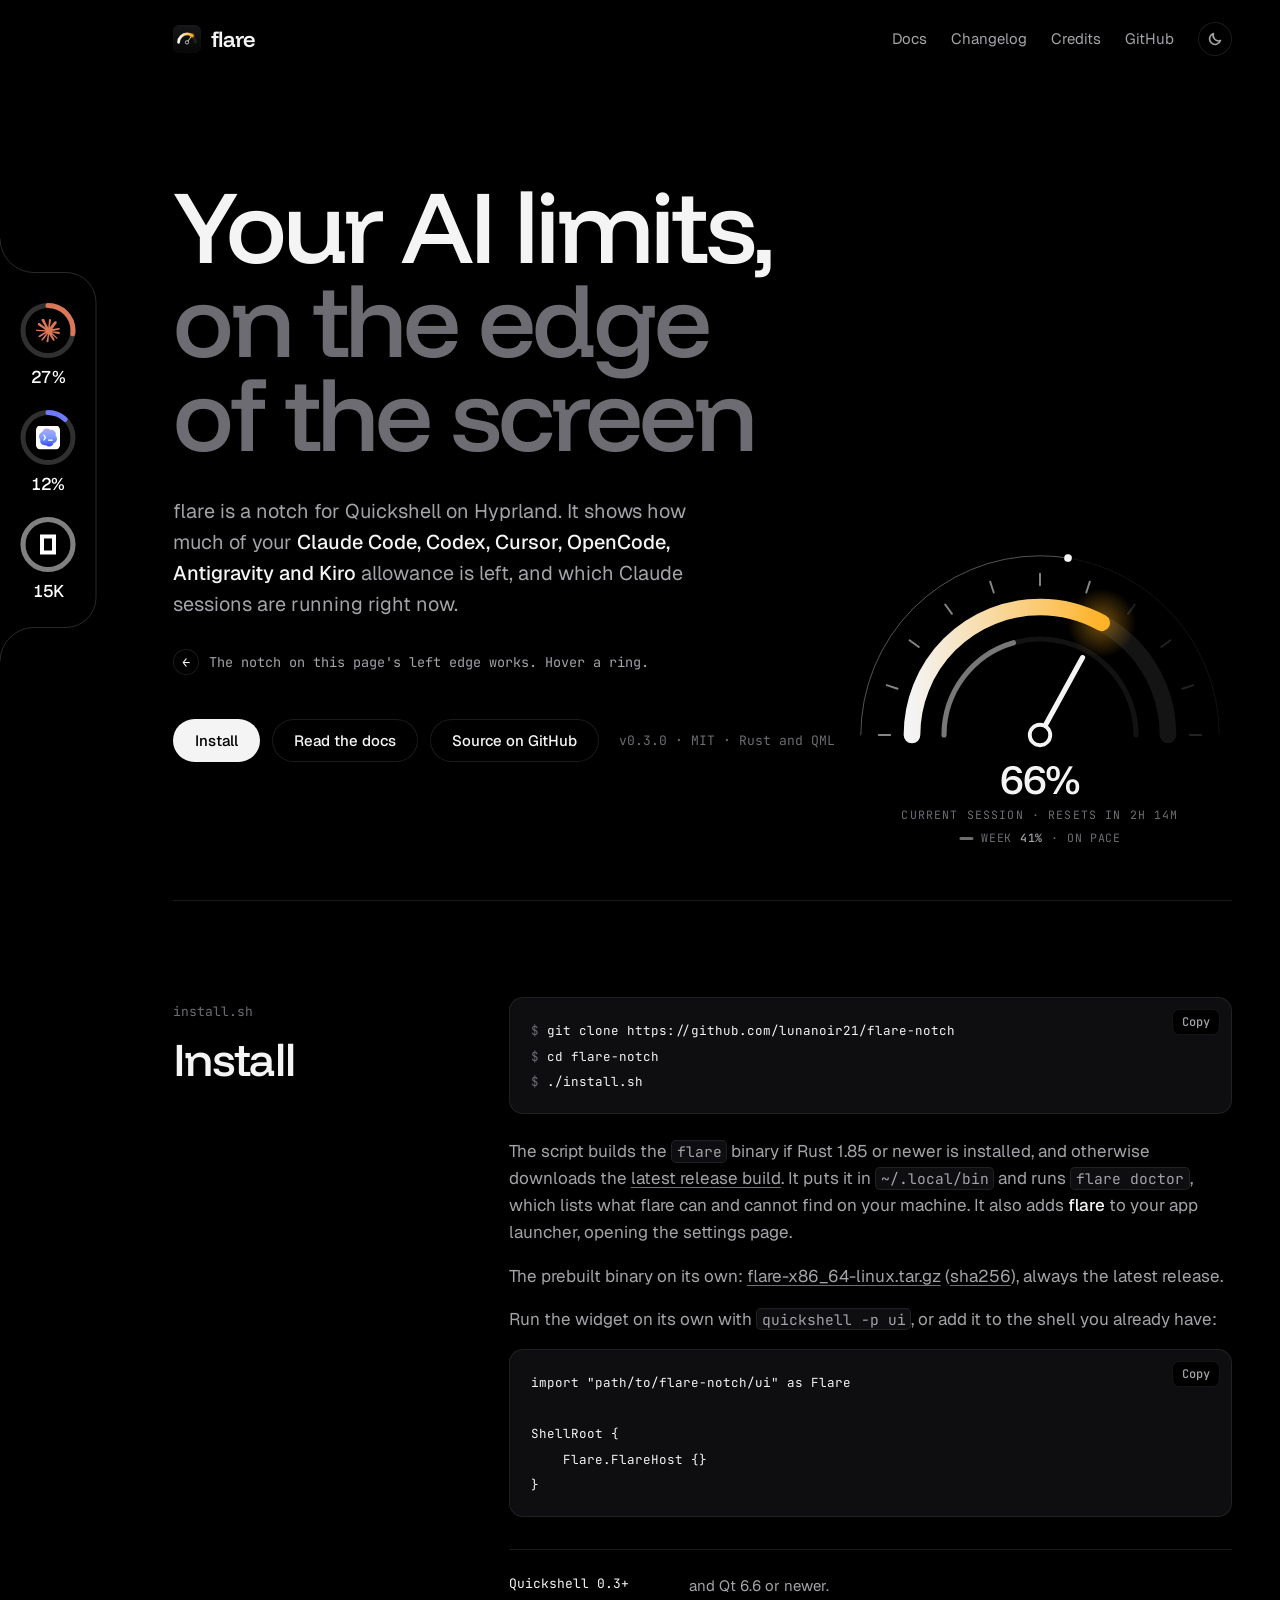
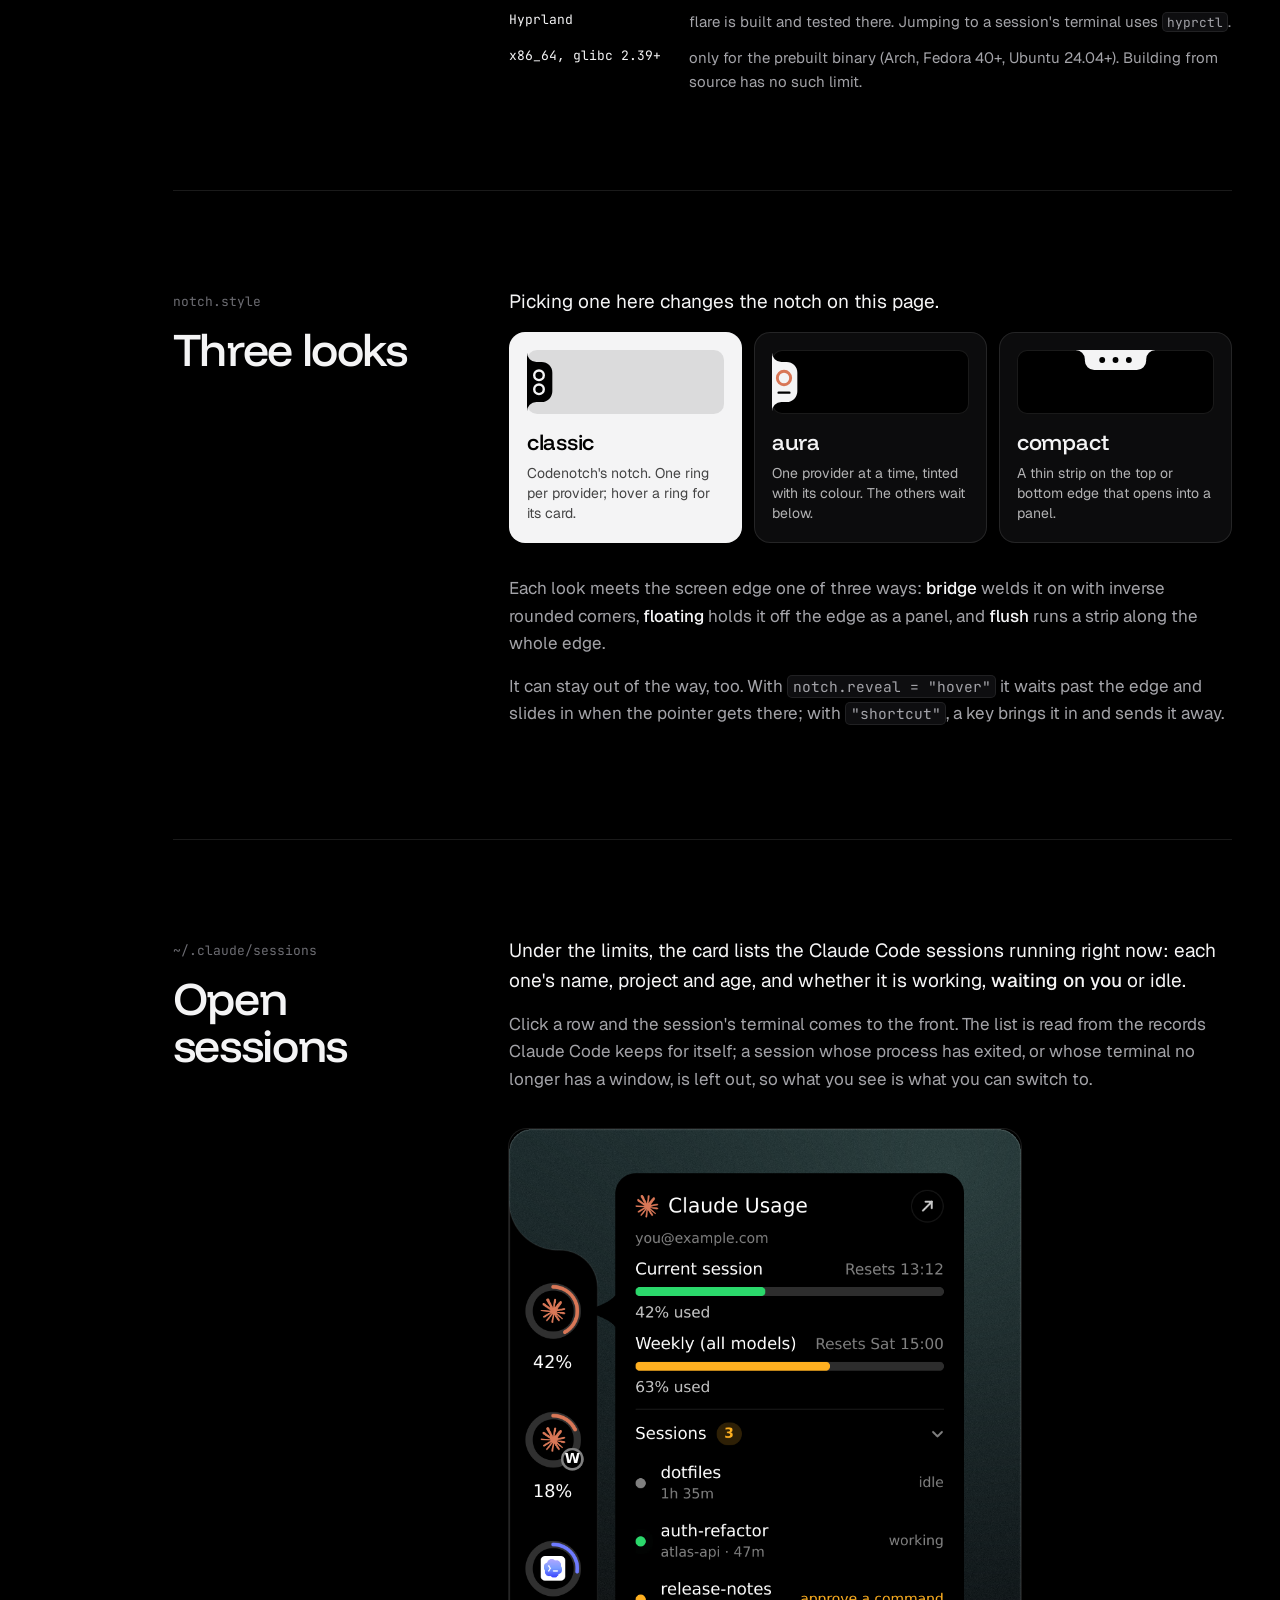
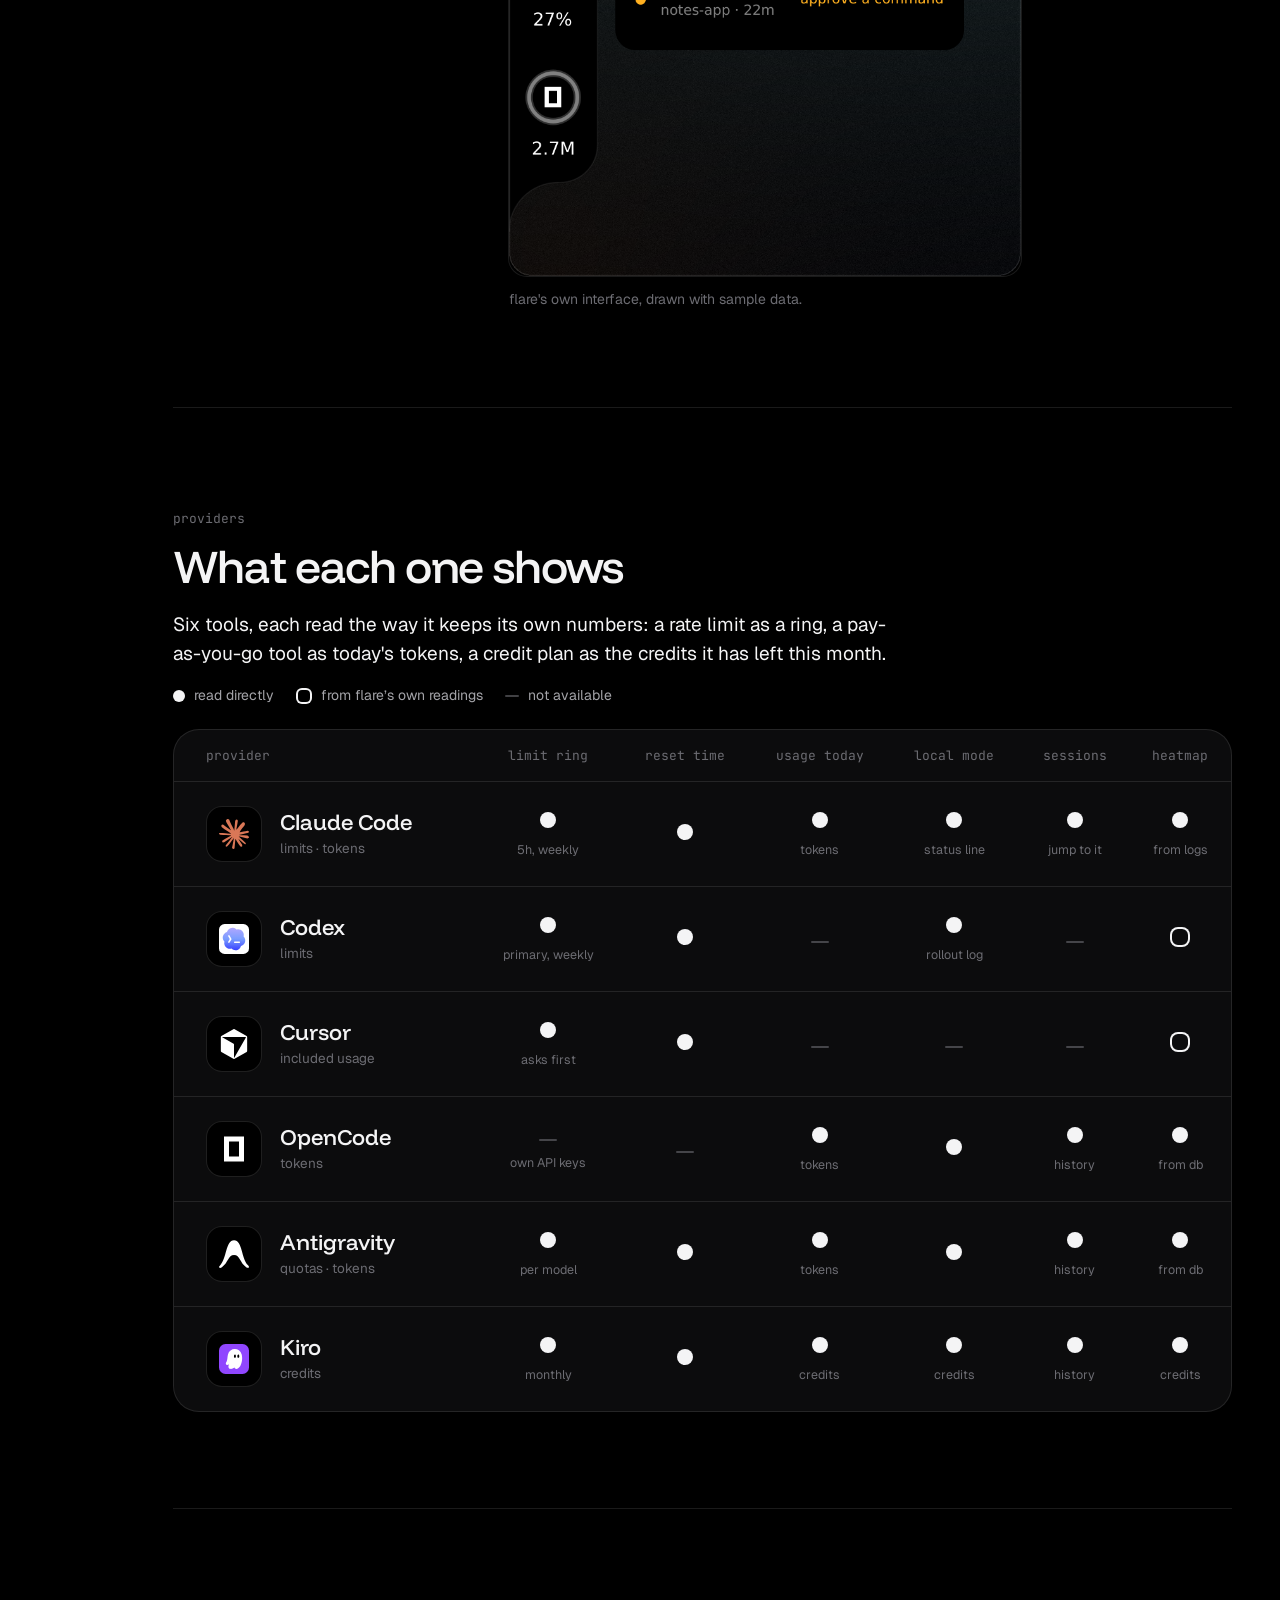
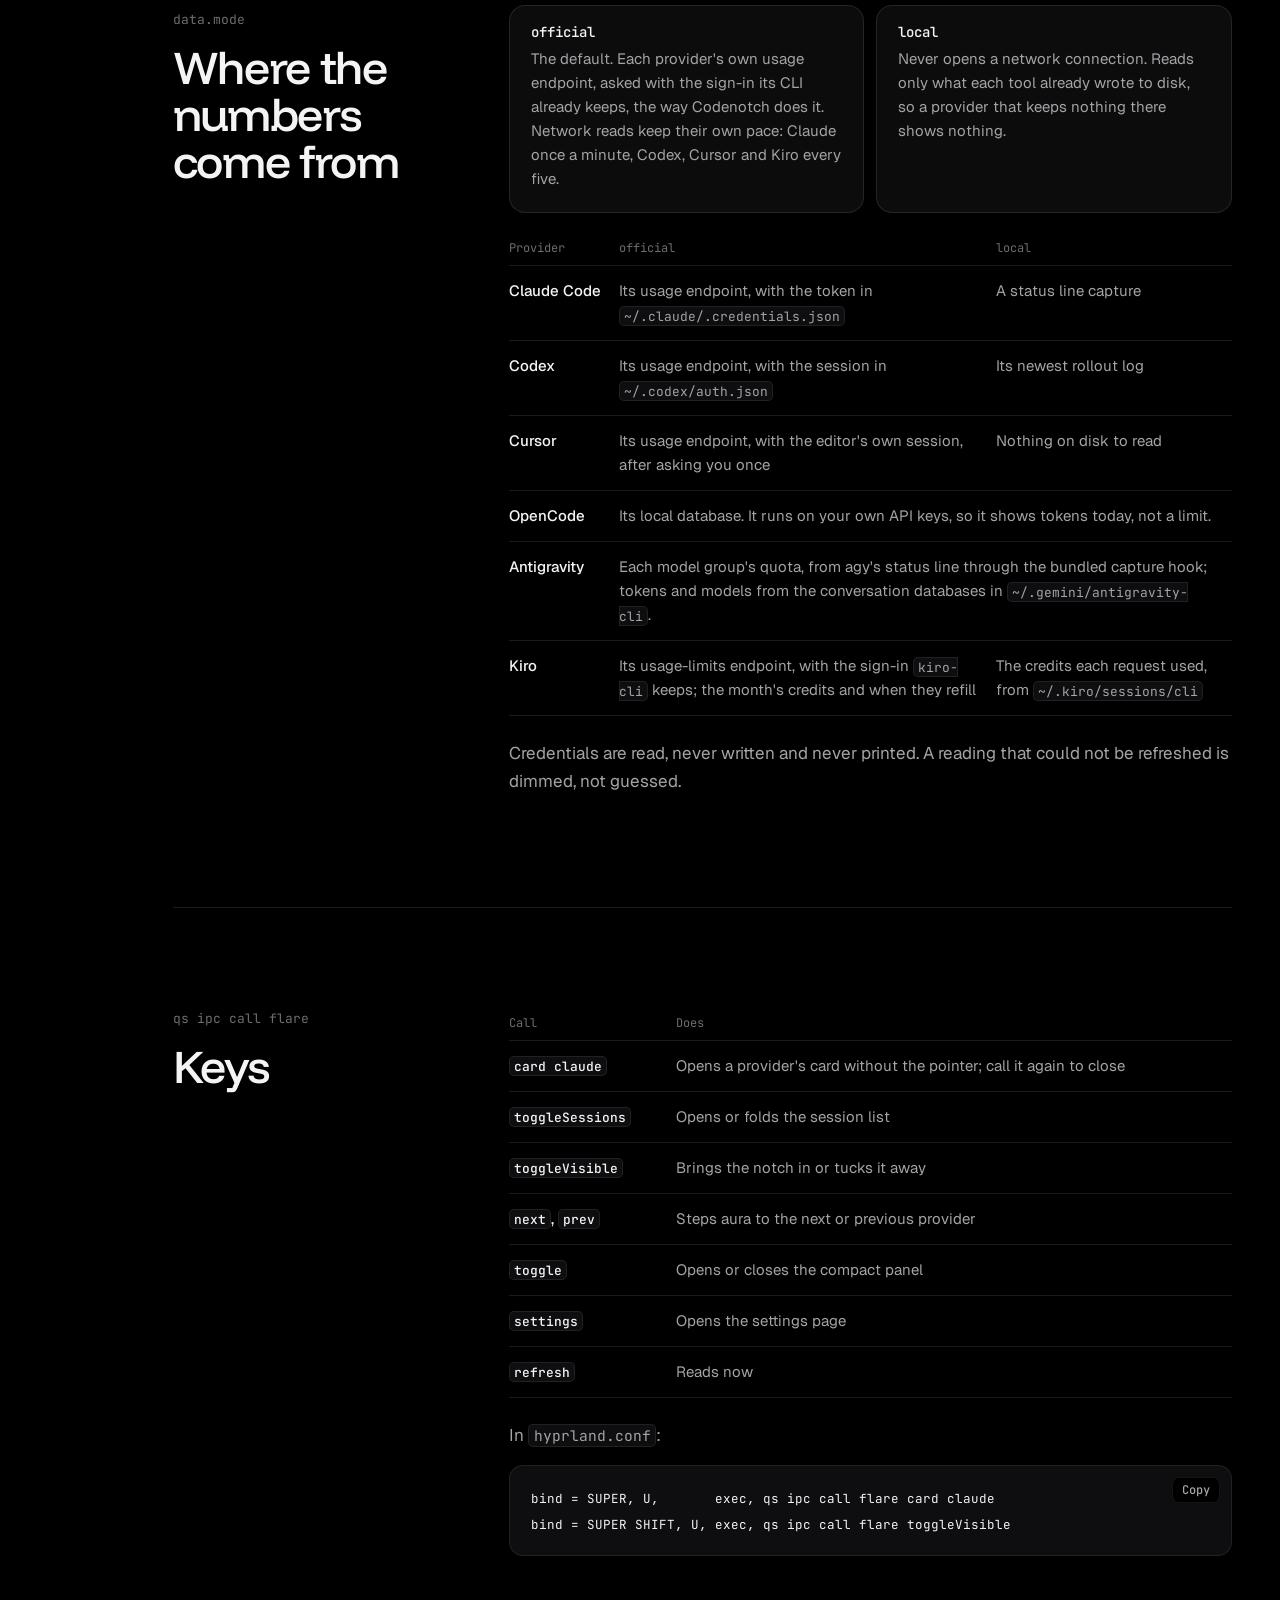
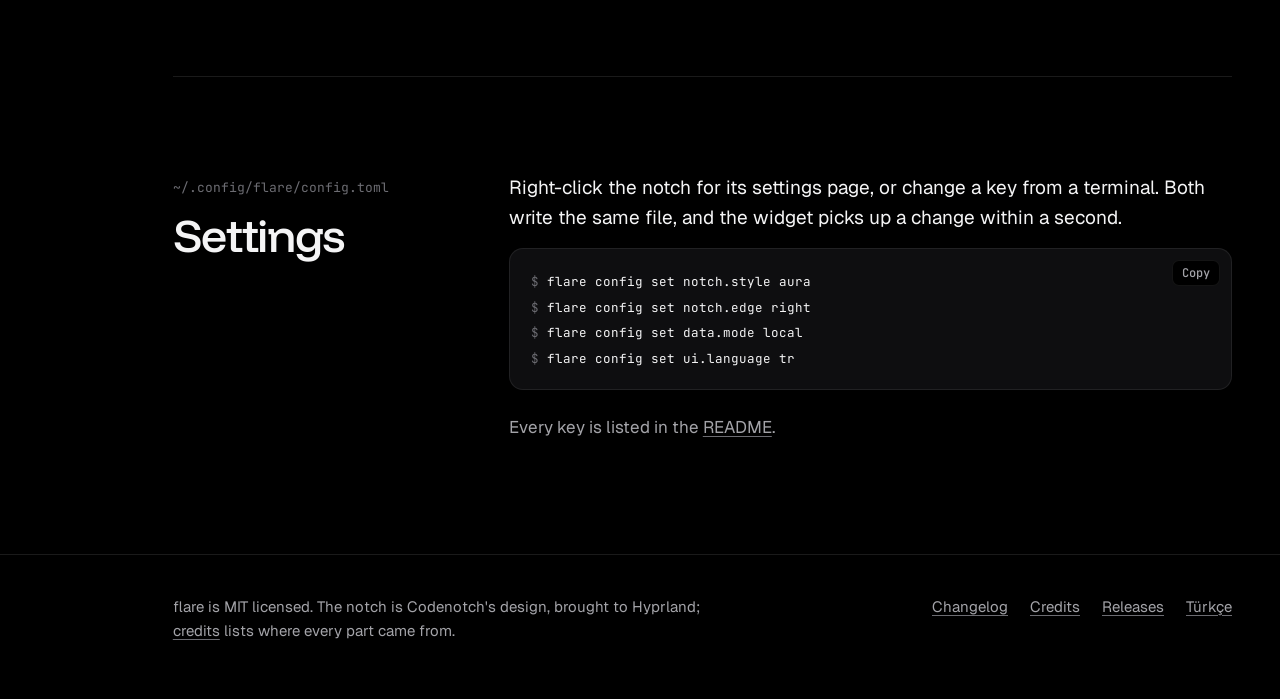
==== commit 20b4fddd: "Ayrıntılı bir dokümantasyon sayfası ekle Sitede docs.html: flare'in nasıl çalıştığı (parçaları ve bi" ====
--- a/docs/index.html
+++ b/docs/index.html
@@ -85,7 +85,7 @@
         <a class="button solid" href="#install">Install</a>
         <a class="button line" href="docs.html">Read the docs</a>
         <a class="button line" href="https://github.com/lunanoir21/flare-notch">Source on GitHub</a>
-        <span class="meta"><span data-version>v1.0.0</span> · MIT · Rust and QML</span>
+        <span class="meta"><span data-version>v0.3.0</span> · MIT · Rust and QML</span>
       </div>
     </section>
 
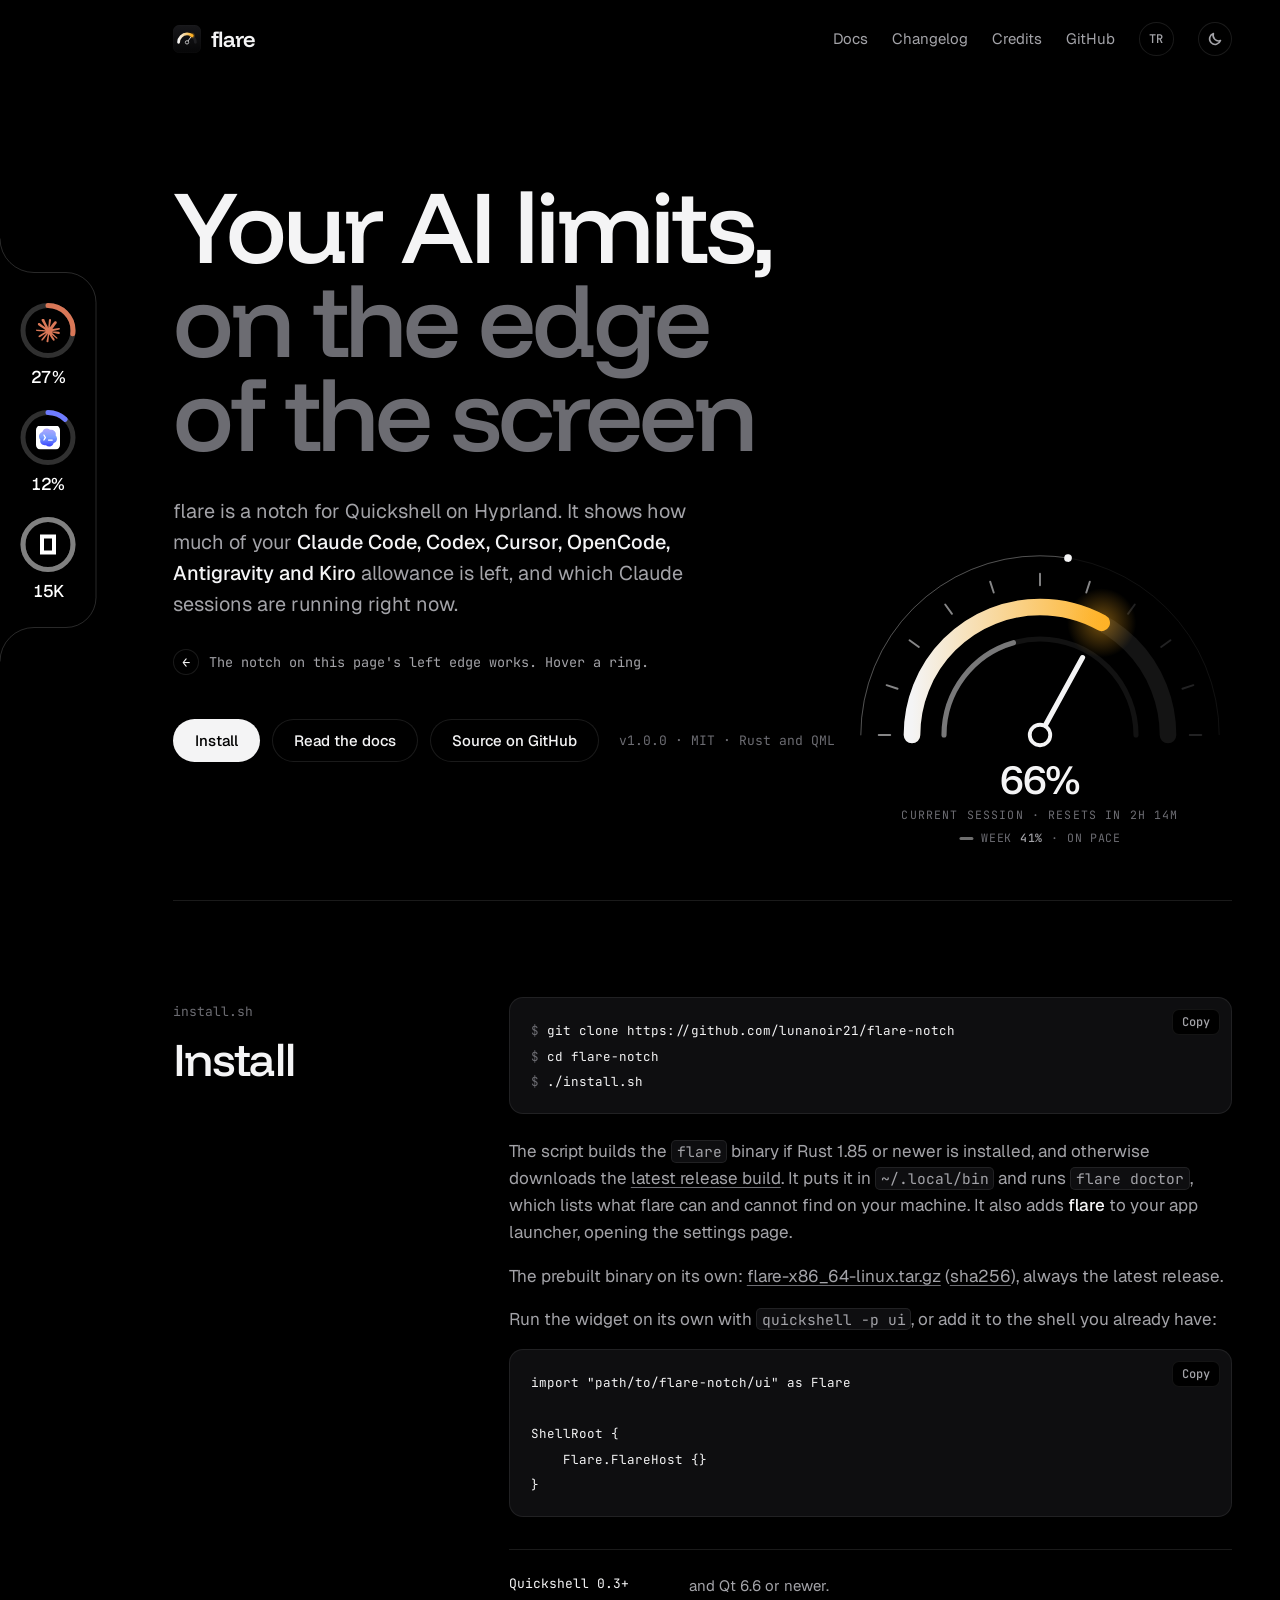
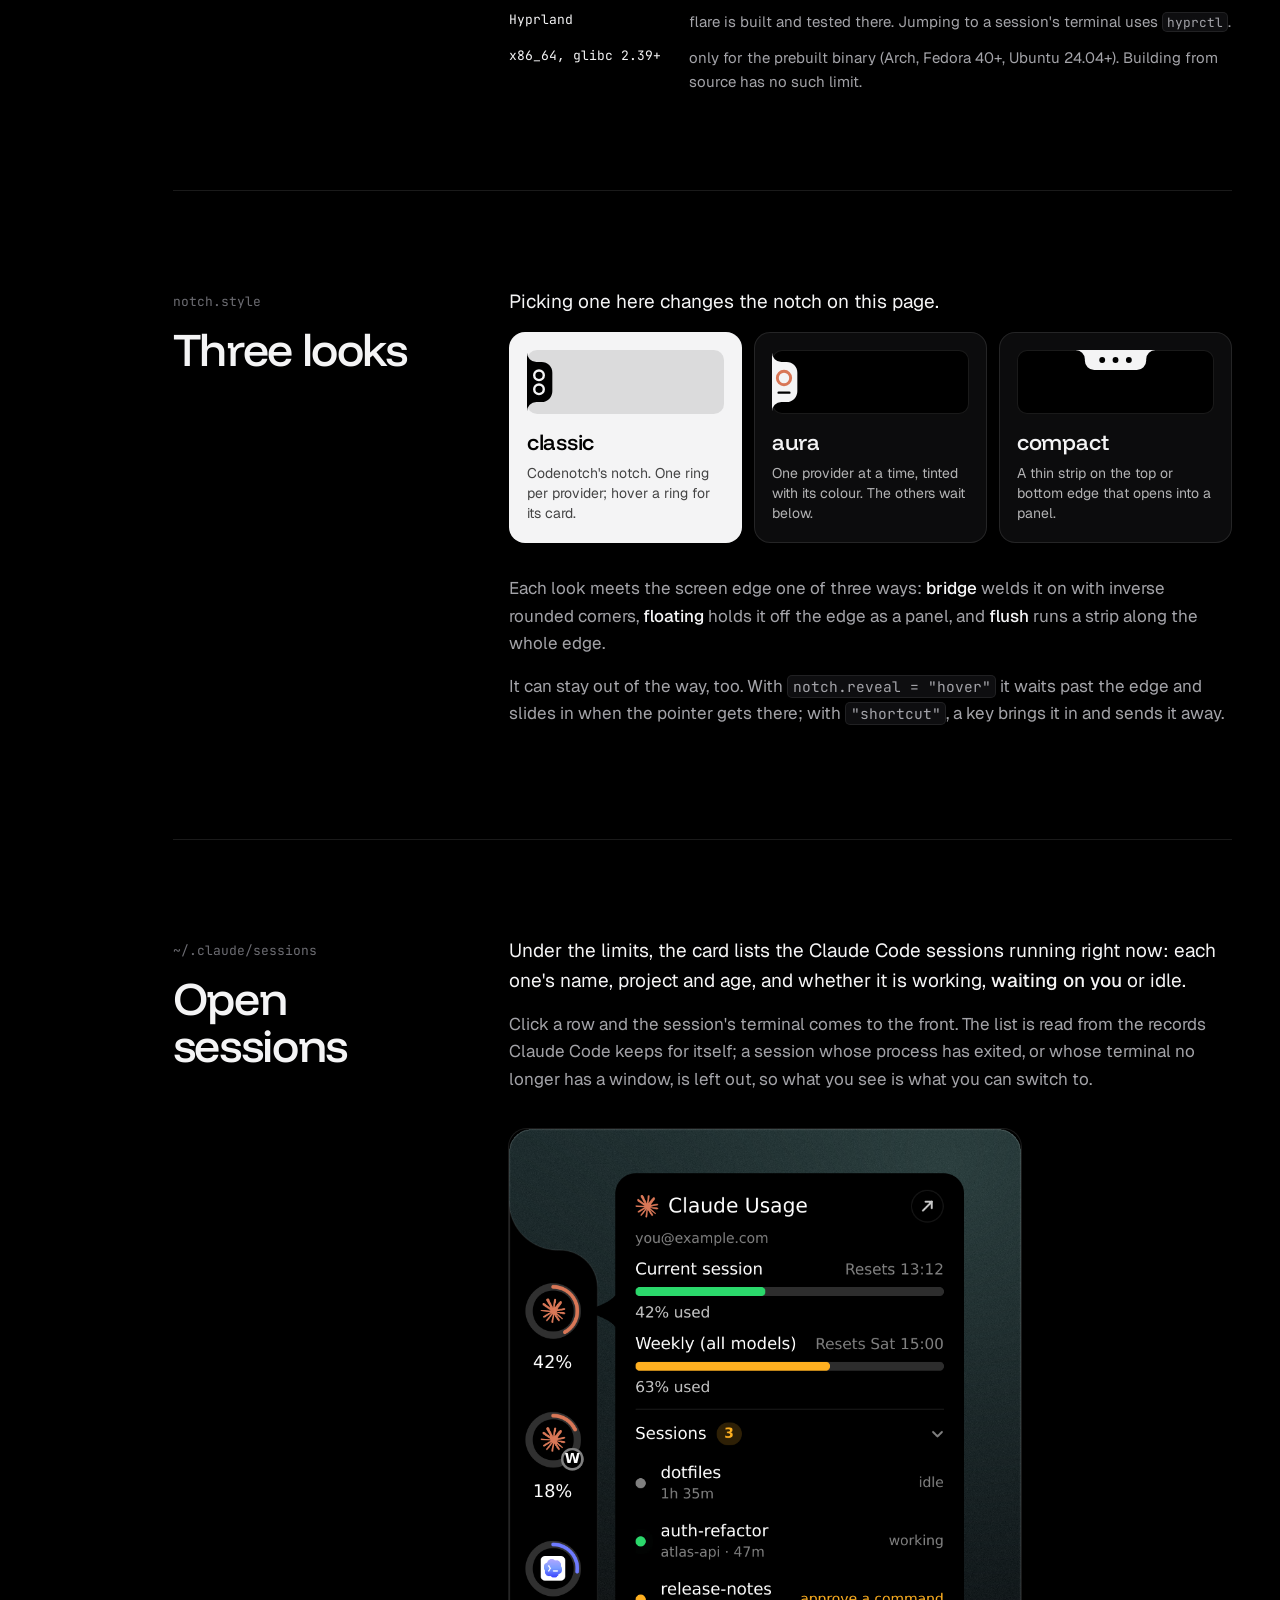
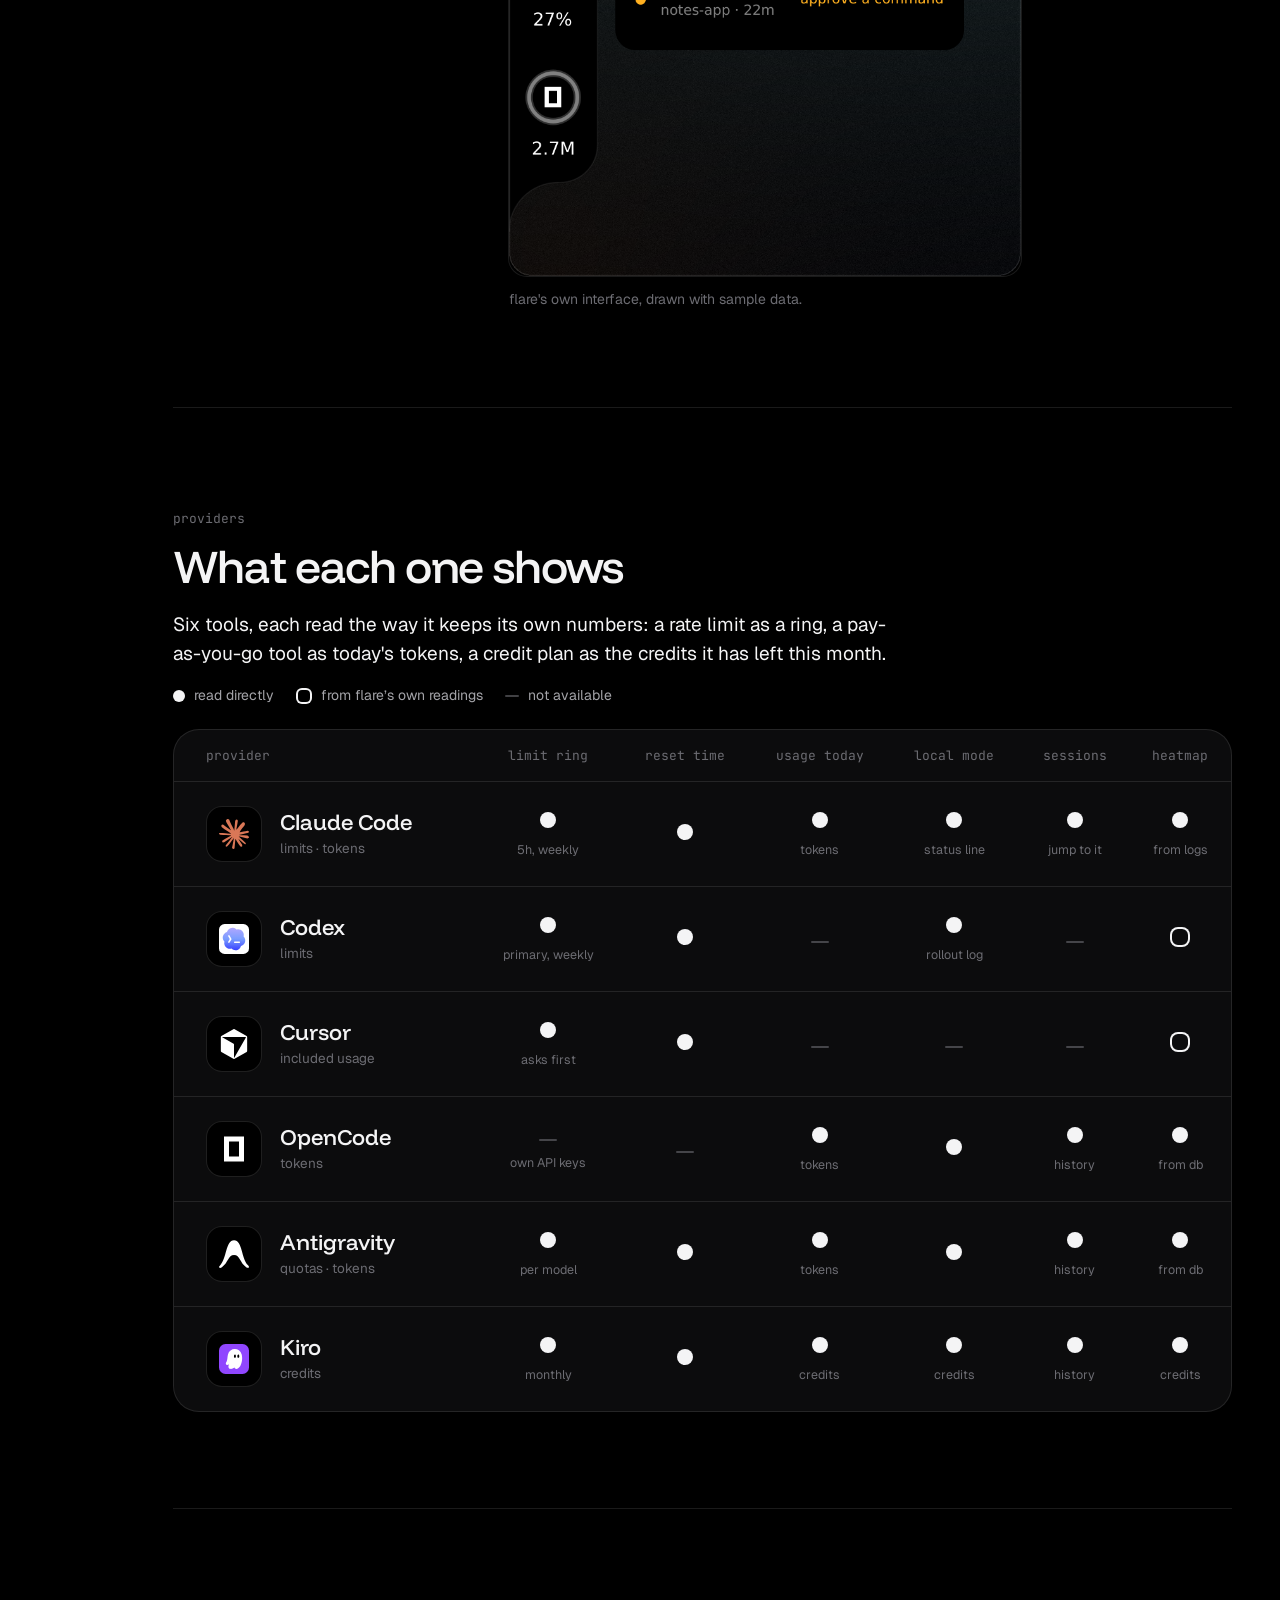
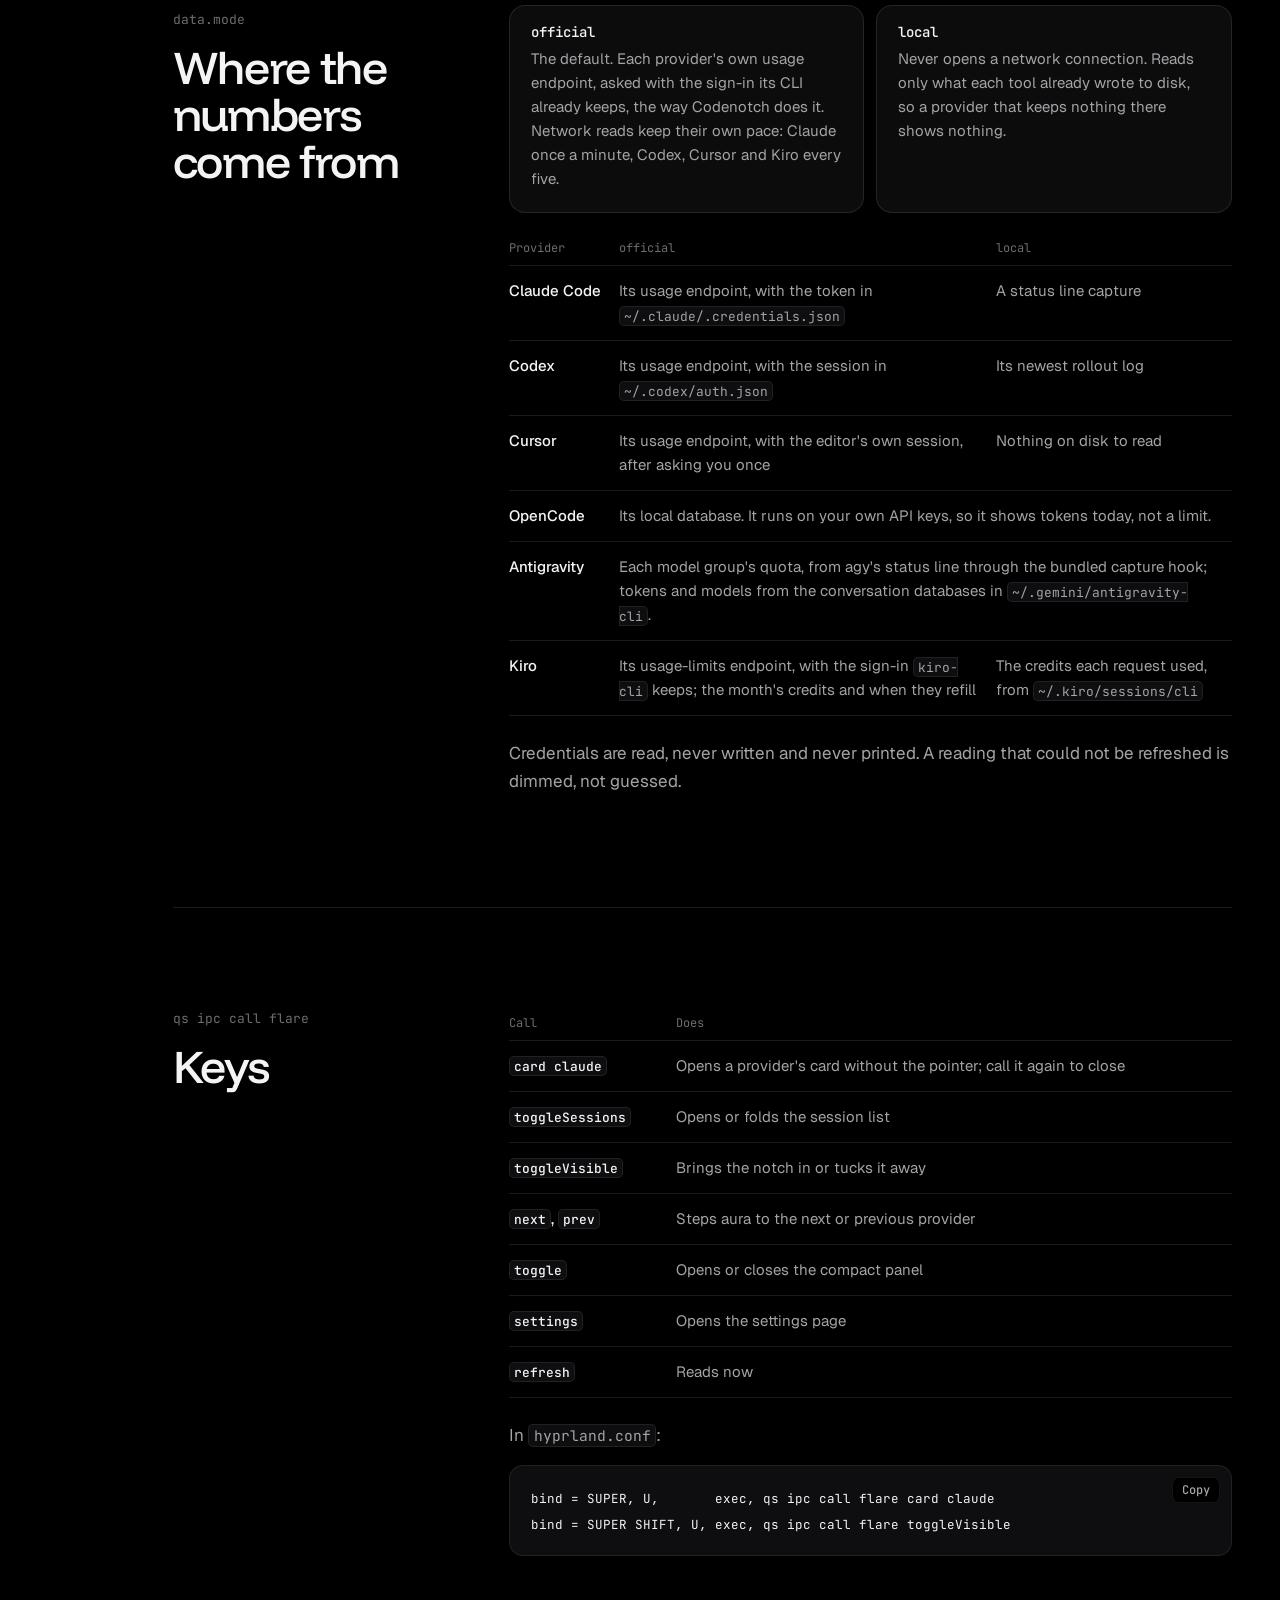
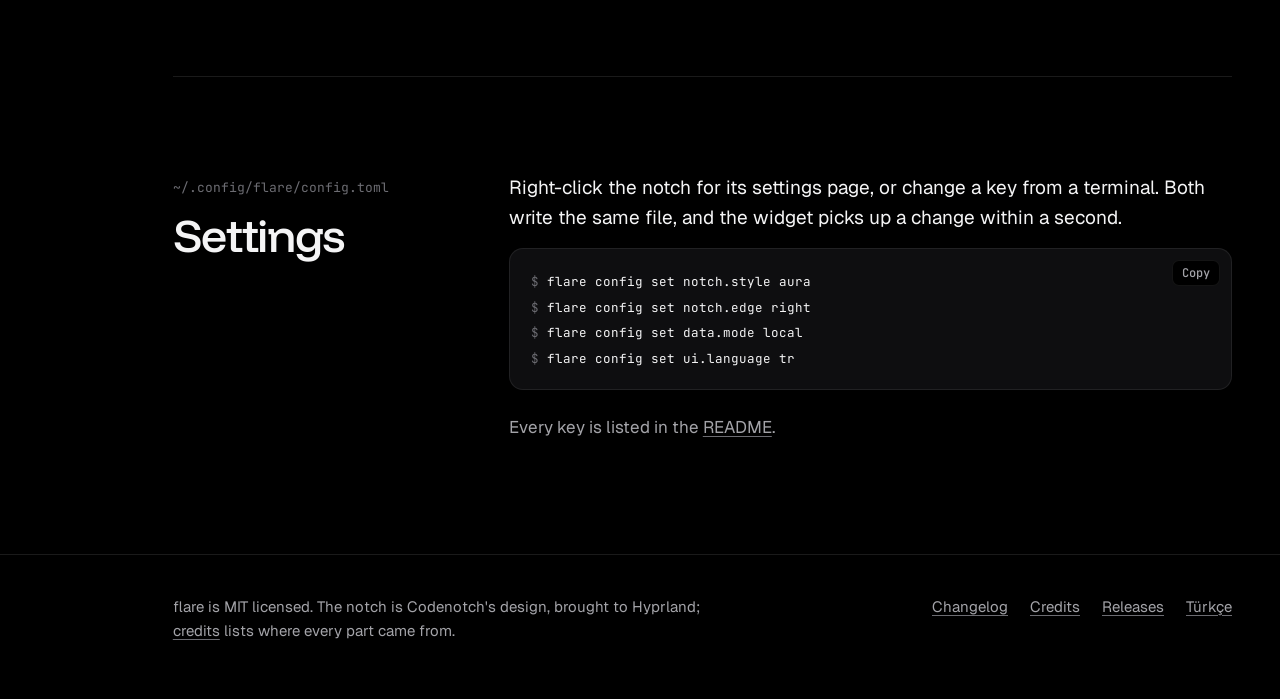
==== commit ac936632: "index, changelog ve credits sayfalarına da dil desteği ekle Aynı i18n.js/tr.js altyapısı geri kalan " ====
--- a/docs/index.html
+++ b/docs/index.html
@@ -3,14 +3,29 @@
 <head>
   <meta charset="utf-8">
   <meta name="viewport" content="width=device-width, initial-scale=1">
-  <title>flare — AI usage notch for Hyprland</title>
-  <meta name="description" content="flare is a notch for Quickshell on Hyprland that shows how much of your Claude Code, Codex, Cursor, OpenCode, Antigravity and Kiro allowance is left, and which Claude sessions are running.">
+  <title data-i18n="idx-head.1">flare — AI usage notch for Hyprland</title>
+  <meta name="description" data-i18n-attr="content:idx-head.desc" content="flare is a notch for Quickshell on Hyprland that shows how much of your Claude Code, Codex, Cursor, OpenCode, Antigravity and Kiro allowance is left, and which Claude sessions are running.">
   <meta name="theme-color" content="#000000">
-  <meta property="og:title" content="flare — AI usage notch for Hyprland">
-  <meta property="og:description" content="Your Claude Code, Codex, Cursor, OpenCode, Antigravity and Kiro limits, on the edge of the screen.">
+  <meta property="og:title" data-i18n-attr="content:idx-head.1" content="flare — AI usage notch for Hyprland">
+  <meta property="og:description" data-i18n-attr="content:idx-head.ogdesc" content="Your Claude Code, Codex, Cursor, OpenCode, Antigravity and Kiro limits, on the edge of the screen.">
   <meta property="og:image" content="https://lunanoir21.github.io/flare-notch/cover.png">
   <meta name="twitter:card" content="summary_large_image">
   <script>try { if (localStorage.getItem("flare-theme") === "light") document.documentElement.dataset.theme = "light"; } catch (e) {}</script>
+  <script>
+    (function () {
+      var root = document.documentElement, known = /^(en|tr)$/, asked = new URLSearchParams(location.search).get("lang"), saved = null;
+      try { saved = localStorage.getItem("flare-lang"); } catch (e) {}
+      var lang = known.test(asked) ? asked : known.test(saved) ? saved : /^tr\b/i.test(navigator.language || "") ? "tr" : "en";
+      if (asked === lang) try { localStorage.setItem("flare-lang", lang); } catch (e) {}
+      root.dataset.lang = lang;
+      if (lang !== "en") {
+        root.classList.add("i18n-pending");
+        setTimeout(function () { root.classList.remove("i18n-pending"); }, 2000);
+      }
+    })();
+  </script>
+  <link rel="alternate" hreflang="en" href="https://lunanoir21.github.io/flare-notch/index.html?lang=en">
+  <link rel="alternate" hreflang="tr" href="https://lunanoir21.github.io/flare-notch/index.html?lang=tr">
   <link rel="icon" href="assets/flare.svg" type="image/svg+xml">
   <link rel="preconnect" href="https://fonts.googleapis.com">
   <link rel="preconnect" href="https://fonts.gstatic.com" crossorigin>
@@ -23,9 +38,9 @@
   <header class="top">
     <a class="wordmark" href="./"><img src="assets/flare.svg" alt="" width="28" height="28">flare</a>
     <nav aria-label="Site">
-      <a href="docs.html">Docs</a>
-      <a href="changelog.html">Changelog</a>
-      <a href="credits.html">Credits</a>
+      <a href="docs.html" data-i18n="nav.2">Docs</a>
+      <a href="changelog.html" data-i18n="nav.3">Changelog</a>
+      <a href="credits.html" data-i18n="nav.4">Credits</a>
       <a class="wide" href="https://github.com/lunanoir21/flare-notch">GitHub</a>
       <button class="theme" type="button" aria-label="Switch to the white theme">
         <svg class="moon" viewBox="0 0 16 16" aria-hidden="true"><path d="M13.5 9.6A5.6 5.6 0 0 1 6.4 2.5a5.6 5.6 0 1 0 7.1 7.1Z"/></svg>
@@ -74,54 +89,54 @@
       </svg>
       <div class="hero-readout">
         <span class="figure" data-figure>66%</span>
-        <span class="caption" data-caption>current session · resets in 2h 14m</span>
-        <span class="week-line"><i class="swatch"></i>week <b data-week>41%</b> · <span data-pace>on pace</span></span>
-      </div>
-      </div>
-      <h1 id="title"><span class="line">Your AI limits,</span> <span class="quiet line">on the edge of the screen</span></h1>
-      <p class="lede rise" style="--d: 3">flare is a notch for Quickshell on Hyprland. It shows how much of your <strong>Claude Code, Codex, Cursor, OpenCode, Antigravity and Kiro</strong> allowance is left, and which Claude sessions are running right now.</p>
-      <p class="pointer rise" style="--d: 4" data-dir="left"><span class="arrow" aria-hidden="true">←</span> <span class="words">The notch on this page's left edge works. Hover a ring.</span></p>
+        <span class="caption" data-caption data-i18n="idx-hero.caption">current session · resets in 2h 14m</span>
+        <span class="week-line"><i class="swatch"></i><span data-i18n="ui.week">week</span> <b data-week>41%</b> · <span data-pace data-i18n="ui.onPace">on pace</span></span>
+      </div>
+      </div>
+      <h1 id="title" data-i18n="idx-stack.1"><span class="line">Your AI limits,</span> <span class="quiet line">on the edge of the screen</span></h1>
+      <p class="lede rise" style="--d: 3" data-i18n="idx-stack.2">flare is a notch for Quickshell on Hyprland. It shows how much of your <strong>Claude Code, Codex, Cursor, OpenCode, Antigravity and Kiro</strong> allowance is left, and which Claude sessions are running right now.</p>
+      <p class="pointer rise" style="--d: 4" data-dir="left" data-i18n="idx-stack.3"><span class="arrow" aria-hidden="true">←</span> <span class="words">The notch on this page's left edge works. Hover a ring.</span></p>
       <div class="actions rise" style="--d: 5">
-        <a class="button solid" href="#install">Install</a>
-        <a class="button line" href="docs.html">Read the docs</a>
-        <a class="button line" href="https://github.com/lunanoir21/flare-notch">Source on GitHub</a>
-        <span class="meta"><span data-version>v0.3.0</span> · MIT · Rust and QML</span>
+        <a class="button solid" href="#install" data-i18n="idx-cta.install">Install</a>
+        <a class="button line" href="docs.html" data-i18n="idx-cta.docs">Read the docs</a>
+        <a class="button line" href="https://github.com/lunanoir21/flare-notch" data-i18n="idx-cta.source">Source on GitHub</a>
+        <span class="meta"><span data-version>v1.0.0</span> · MIT · <span data-i18n="idx-cta.stack">Rust and QML</span></span>
       </div>
     </section>
 
     <section class="section" id="install" aria-labelledby="install-title">
       <div class="section-head">
-        <span class="tag">install.sh</span>
-        <h2 id="install-title">Install</h2>
+        <span class="tag" data-i18n="idx-install.1">install.sh</span>
+        <h2 id="install-title" data-i18n="idx-install.2">Install</h2>
       </div>
       <div class="section-body">
 <pre class="copyable"><code><span class="prompt">$ </span>git clone https://github.com/lunanoir21/flare-notch</code>
 <code><span class="prompt">$ </span>cd flare-notch</code>
 <code><span class="prompt">$ </span>./install.sh</code></pre>
-        <p>The script builds the <code>flare</code> binary if Rust 1.85 or newer is installed, and otherwise downloads the <a href="https://github.com/lunanoir21/flare-notch/releases/latest">latest release build</a>. It puts it in <code>~/.local/bin</code> and runs <code>flare doctor</code>, which lists what flare can and cannot find on your machine. It also adds <strong>flare</strong> to your app launcher, opening the settings page.</p>
-        <p>The prebuilt binary on its own: <a href="https://github.com/lunanoir21/flare-notch/releases/latest/download/flare-x86_64-linux.tar.gz">flare-x86_64-linux.tar.gz</a> (<a href="https://github.com/lunanoir21/flare-notch/releases/latest/download/flare-x86_64-linux.tar.gz.sha256">sha256</a>), always the latest release.</p>
-        <p>Run the widget on its own with <code>quickshell -p ui</code>, or add it to the shell you already have:</p>
+        <p data-i18n="idx-install.3">The script builds the <code>flare</code> binary if Rust 1.85 or newer is installed, and otherwise downloads the <a href="https://github.com/lunanoir21/flare-notch/releases/latest">latest release build</a>. It puts it in <code>~/.local/bin</code> and runs <code>flare doctor</code>, which lists what flare can and cannot find on your machine. It also adds <strong>flare</strong> to your app launcher, opening the settings page.</p>
+        <p data-i18n="idx-install.4">The prebuilt binary on its own: <a href="https://github.com/lunanoir21/flare-notch/releases/latest/download/flare-x86_64-linux.tar.gz">flare-x86_64-linux.tar.gz</a> (<a href="https://github.com/lunanoir21/flare-notch/releases/latest/download/flare-x86_64-linux.tar.gz.sha256">sha256</a>), always the latest release.</p>
+        <p data-i18n="idx-install.5">Run the widget on its own with <code>quickshell -p ui</code>, or add it to the shell you already have:</p>
 <pre class="copyable"><code>import "path/to/flare-notch/ui" as Flare
 
 ShellRoot {
     Flare.FlareHost {}
 }</code></pre>
         <dl class="needs">
-          <dt>Quickshell 0.3+</dt><dd>and Qt 6.6 or newer.</dd>
-          <dt>Hyprland</dt><dd>flare is built and tested there. Jumping to a session's terminal uses <code>hyprctl</code>.</dd>
-          <dt>x86_64, glibc 2.39+</dt><dd>only for the prebuilt binary (Arch, Fedora 40+, Ubuntu 24.04+). Building from source has no such limit.</dd>
+          <dt>Quickshell 0.3+</dt><dd data-i18n="idx-install.7">and Qt 6.6 or newer.</dd>
+          <dt>Hyprland</dt><dd data-i18n="idx-install.9">flare is built and tested there. Jumping to a session's terminal uses <code>hyprctl</code>.</dd>
+          <dt>x86_64, glibc 2.39+</dt><dd data-i18n="idx-install.11">only for the prebuilt binary (Arch, Fedora 40+, Ubuntu 24.04+). Building from source has no such limit.</dd>
         </dl>
       </div>
     </section>
 
     <section class="section" id="looks" aria-labelledby="looks-title">
       <div class="section-head">
-        <span class="tag">notch.style</span>
-        <h2 id="looks-title">Three looks</h2>
-      </div>
-      <div class="section-body">
-        <p class="lead">Picking one here changes the notch on this page.</p>
-        <div class="looks" role="group" aria-label="Notch style">
+        <span class="tag" data-i18n="idx-looks.1">notch.style</span>
+        <h2 id="looks-title" data-i18n="idx-looks.2">Three looks</h2>
+      </div>
+      <div class="section-body">
+        <p class="lead" data-i18n="idx-looks.3">Picking one here changes the notch on this page.</p>
+        <div class="looks" role="group" aria-label="Notch style" data-i18n-attr="aria-label:idx-looks.aria">
           <button class="look" type="button" data-look="classic" aria-pressed="true">
             <span class="pic" aria-hidden="true"><svg viewBox="0 0 120 48" preserveAspectRatio="xMinYMid meet"><path class="n" d="M0 2a7 7 0 0 0 7 7h4a8 8 0 0 1 8 8v14a8 8 0 0 1-8 8H7a7 7 0 0 0-7 7Z"/><circle class="d" cx="9" cy="19" r="3.6"/><circle class="d" cx="9" cy="29.5" r="3.6"/></svg></span>
             <span class="name">classic</span>
@@ -138,66 +153,66 @@
             <span class="what">A thin strip on the top or bottom edge that opens into a panel.</span>
           </button>
         </div>
-        <p>Each look meets the screen edge one of three ways: <strong>bridge</strong> welds it on with inverse rounded corners, <strong>floating</strong> holds it off the edge as a panel, and <strong>flush</strong> runs a strip along the whole edge.</p>
-        <p>It can stay out of the way, too. With <code>notch.reveal = "hover"</code> it waits past the edge and slides in when the pointer gets there; with <code>"shortcut"</code>, a key brings it in and sends it away.</p>
+        <p data-i18n="idx-looks.4">Each look meets the screen edge one of three ways: <strong>bridge</strong> welds it on with inverse rounded corners, <strong>floating</strong> holds it off the edge as a panel, and <strong>flush</strong> runs a strip along the whole edge.</p>
+        <p data-i18n="idx-looks.5">It can stay out of the way, too. With <code>notch.reveal = "hover"</code> it waits past the edge and slides in when the pointer gets there; with <code>"shortcut"</code>, a key brings it in and sends it away.</p>
       </div>
     </section>
 
     <section class="section" id="sessions" aria-labelledby="sessions-title">
       <div class="section-head">
-        <span class="tag">~/.claude/sessions</span>
-        <h2 id="sessions-title">Open sessions</h2>
-      </div>
-      <div class="section-body">
-        <p class="lead">Under the limits, the card lists the Claude Code sessions running right now: each one's name, project and age, and whether it is working, <strong>waiting on you</strong> or idle.</p>
-        <p>Click a row and the session's terminal comes to the front. The list is read from the records Claude Code keeps for itself; a session whose process has exited, or whose terminal no longer has a window, is left out, so what you see is what you can switch to.</p>
+        <span class="tag" data-i18n="idx-sessions.1">~/.claude/sessions</span>
+        <h2 id="sessions-title" data-i18n="idx-sessions.2">Open sessions</h2>
+      </div>
+      <div class="section-body">
+        <p class="lead" data-i18n="idx-sessions.3">Under the limits, the card lists the Claude Code sessions running right now: each one's name, project and age, and whether it is working, <strong>waiting on you</strong> or idle.</p>
+        <p data-i18n="idx-sessions.4">Click a row and the session's terminal comes to the front. The list is read from the records Claude Code keeps for itself; a session whose process has exited, or whose terminal no longer has a window, is left out, so what you see is what you can switch to.</p>
         <figure class="shot">
           <img src="screenshots/sessions.png" width="405" height="591" alt="flare's hover card beside the notch, showing two limits and three open sessions, one waiting on you" loading="lazy">
-          <figcaption>flare's own interface, drawn with sample data.</figcaption>
+          <figcaption data-i18n="idx-sessions.5">flare's own interface, drawn with sample data.</figcaption>
         </figure>
       </div>
     </section>
 
     <section class="section stacked" id="providers" aria-labelledby="providers-title">
       <div class="section-head">
-        <span class="tag">providers</span>
-        <h2 id="providers-title">What each one shows</h2>
+        <span class="tag" data-i18n="idx-providers.1">providers</span>
+        <h2 id="providers-title" data-i18n="idx-providers.2">What each one shows</h2>
       </div>
       <div class="section-body wide">
-        <p class="lead">Six tools, each read the way it keeps its own numbers: a rate limit as a ring, a pay-as-you-go tool as today's tokens, a credit plan as the credits it has left this month.</p>
-        <ul class="cap-legend" aria-label="Legend">
-          <li><span class="cap full" aria-hidden="true"></span>read directly</li>
-          <li><span class="cap ring" aria-hidden="true"></span>from flare’s own readings</li>
-          <li><span class="cap none" aria-hidden="true"></span>not available</li>
+        <p class="lead" data-i18n="idx-providers.3">Six tools, each read the way it keeps its own numbers: a rate limit as a ring, a pay-as-you-go tool as today's tokens, a credit plan as the credits it has left this month.</p>
+        <ul class="cap-legend" aria-label="Legend" data-i18n-attr="aria-label:idx-providers.legend">
+          <li data-i18n="idx-providers.4"><span class="cap full" aria-hidden="true"></span>read directly</li>
+          <li data-i18n="idx-providers.5"><span class="cap ring" aria-hidden="true"></span>from flare’s own readings</li>
+          <li data-i18n="idx-providers.6"><span class="cap none" aria-hidden="true"></span>not available</li>
         </ul>
         <table class="matrix">
           <thead>
-            <tr><th scope="col">provider</th><th scope="col">limit ring</th><th scope="col">reset time</th><th scope="col">usage today</th><th scope="col">local mode</th><th scope="col">sessions</th><th scope="col">heatmap</th></tr>
+            <tr><th scope="col" data-i18n="idx-providers.7">provider</th><th scope="col" data-i18n="idx-providers.8">limit ring</th><th scope="col" data-i18n="idx-providers.9">reset time</th><th scope="col" data-i18n="idx-providers.10">usage today</th><th scope="col" data-i18n="idx-providers.11">local mode</th><th scope="col" data-i18n="idx-providers.12">sessions</th><th scope="col" data-i18n="idx-providers.13">heatmap</th></tr>
           </thead>
           <tbody>
             <tr style="--aura: #D97757">
               <th scope="row"><span class="who"><span class="tile"><img src="assets/logos/claude.svg" alt="" width="22" height="22"></span><span><span class="name">Claude Code</span><span class="unit">limits · tokens</span></span></span></th>
-              <td><span class="cap full" aria-hidden="true"></span><span class="sr">Read directly</span><small>5h, weekly</small></td><td><span class="cap full" aria-hidden="true"></span><span class="sr">Read directly</span></td><td><span class="cap full" aria-hidden="true"></span><span class="sr">Read directly</span><small>tokens</small></td><td><span class="cap full" aria-hidden="true"></span><span class="sr">Read directly</span><small>status line</small></td><td><span class="cap full" aria-hidden="true"></span><span class="sr">Read directly</span><small>jump to it</small></td><td><span class="cap full" aria-hidden="true"></span><span class="sr">Read directly</span><small>from logs</small></td>
+              <td><span class="cap full" aria-hidden="true"></span><span class="sr" data-i18n="idx-providers.15">Read directly</span><small>5h, weekly</small></td><td><span class="cap full" aria-hidden="true"></span><span class="sr" data-i18n="idx-providers.16">Read directly</span></td><td><span class="cap full" aria-hidden="true"></span><span class="sr" data-i18n="idx-providers.17">Read directly</span><small>tokens</small></td><td><span class="cap full" aria-hidden="true"></span><span class="sr" data-i18n="idx-providers.18">Read directly</span><small>status line</small></td><td><span class="cap full" aria-hidden="true"></span><span class="sr" data-i18n="idx-providers.19">Read directly</span><small>jump to it</small></td><td><span class="cap full" aria-hidden="true"></span><span class="sr" data-i18n="idx-providers.20">Read directly</span><small>from logs</small></td>
             </tr>
             <tr style="--aura: #6E7BFF">
               <th scope="row"><span class="who"><span class="tile"><img src="assets/logos/codex.svg" alt="" width="22" height="22"></span><span><span class="name">Codex</span><span class="unit">limits</span></span></span></th>
-              <td><span class="cap full" aria-hidden="true"></span><span class="sr">Read directly</span><small>primary, weekly</small></td><td><span class="cap full" aria-hidden="true"></span><span class="sr">Read directly</span></td><td><span class="cap none" aria-hidden="true"></span><span class="sr">Not available</span></td><td><span class="cap full" aria-hidden="true"></span><span class="sr">Read directly</span><small>rollout log</small></td><td><span class="cap none" aria-hidden="true"></span><span class="sr">Not available</span></td><td><span class="cap ring" aria-hidden="true"></span><span class="sr">From flare’s own readings</span></td>
+              <td><span class="cap full" aria-hidden="true"></span><span class="sr" data-i18n="idx-providers.22">Read directly</span><small>primary, weekly</small></td><td><span class="cap full" aria-hidden="true"></span><span class="sr" data-i18n="idx-providers.23">Read directly</span></td><td><span class="cap none" aria-hidden="true"></span><span class="sr" data-i18n="idx-providers.24">Not available</span></td><td><span class="cap full" aria-hidden="true"></span><span class="sr" data-i18n="idx-providers.25">Read directly</span><small>rollout log</small></td><td><span class="cap none" aria-hidden="true"></span><span class="sr" data-i18n="idx-providers.26">Not available</span></td><td><span class="cap ring" aria-hidden="true"></span><span class="sr" data-i18n="idx-providers.27">From flare’s own readings</span></td>
             </tr>
             <tr style="--aura: #3DD6C6">
               <th scope="row"><span class="who"><span class="tile"><img src="assets/logos/cursor.svg" alt="" width="22" height="22"></span><span><span class="name">Cursor</span><span class="unit">included usage</span></span></span></th>
-              <td><span class="cap full" aria-hidden="true"></span><span class="sr">Read directly</span><small>asks first</small></td><td><span class="cap full" aria-hidden="true"></span><span class="sr">Read directly</span></td><td><span class="cap none" aria-hidden="true"></span><span class="sr">Not available</span></td><td><span class="cap none" aria-hidden="true"></span><span class="sr">Not available</span></td><td><span class="cap none" aria-hidden="true"></span><span class="sr">Not available</span></td><td><span class="cap ring" aria-hidden="true"></span><span class="sr">From flare’s own readings</span></td>
+              <td><span class="cap full" aria-hidden="true"></span><span class="sr" data-i18n="idx-providers.29">Read directly</span><small>asks first</small></td><td><span class="cap full" aria-hidden="true"></span><span class="sr" data-i18n="idx-providers.30">Read directly</span></td><td><span class="cap none" aria-hidden="true"></span><span class="sr" data-i18n="idx-providers.31">Not available</span></td><td><span class="cap none" aria-hidden="true"></span><span class="sr" data-i18n="idx-providers.32">Not available</span></td><td><span class="cap none" aria-hidden="true"></span><span class="sr" data-i18n="idx-providers.33">Not available</span></td><td><span class="cap ring" aria-hidden="true"></span><span class="sr" data-i18n="idx-providers.34">From flare’s own readings</span></td>
             </tr>
             <tr style="--aura: #C9CED6">
               <th scope="row"><span class="who"><span class="tile"><img src="assets/logos/opencode.svg" alt="" width="22" height="22"></span><span><span class="name">OpenCode</span><span class="unit">tokens</span></span></span></th>
-              <td><span class="cap none" aria-hidden="true"></span><span class="sr">Not available</span><small>own API keys</small></td><td><span class="cap none" aria-hidden="true"></span><span class="sr">Not available</span></td><td><span class="cap full" aria-hidden="true"></span><span class="sr">Read directly</span><small>tokens</small></td><td><span class="cap full" aria-hidden="true"></span><span class="sr">Read directly</span></td><td><span class="cap full" aria-hidden="true"></span><span class="sr">Read directly</span><small>history</small></td><td><span class="cap full" aria-hidden="true"></span><span class="sr">Read directly</span><small>from db</small></td>
+              <td><span class="cap none" aria-hidden="true"></span><span class="sr" data-i18n="idx-providers.36">Not available</span><small>own API keys</small></td><td><span class="cap none" aria-hidden="true"></span><span class="sr" data-i18n="idx-providers.37">Not available</span></td><td><span class="cap full" aria-hidden="true"></span><span class="sr" data-i18n="idx-providers.38">Read directly</span><small>tokens</small></td><td><span class="cap full" aria-hidden="true"></span><span class="sr" data-i18n="idx-providers.39">Read directly</span></td><td><span class="cap full" aria-hidden="true"></span><span class="sr" data-i18n="idx-providers.40">Read directly</span><small>history</small></td><td><span class="cap full" aria-hidden="true"></span><span class="sr" data-i18n="idx-providers.41">Read directly</span><small>from db</small></td>
             </tr>
             <tr style="--aura: #4F8DF7">
               <th scope="row"><span class="who"><span class="tile"><img src="assets/logos/antigravity.svg" alt="" width="22" height="22"></span><span><span class="name">Antigravity</span><span class="unit">quotas · tokens</span></span></span></th>
-              <td><span class="cap full" aria-hidden="true"></span><span class="sr">Read directly</span><small>per model</small></td><td><span class="cap full" aria-hidden="true"></span><span class="sr">Read directly</span></td><td><span class="cap full" aria-hidden="true"></span><span class="sr">Read directly</span><small>tokens</small></td><td><span class="cap full" aria-hidden="true"></span><span class="sr">Read directly</span></td><td><span class="cap full" aria-hidden="true"></span><span class="sr">Read directly</span><small>history</small></td><td><span class="cap full" aria-hidden="true"></span><span class="sr">Read directly</span><small>from db</small></td>
+              <td><span class="cap full" aria-hidden="true"></span><span class="sr" data-i18n="idx-providers.43">Read directly</span><small>per model</small></td><td><span class="cap full" aria-hidden="true"></span><span class="sr" data-i18n="idx-providers.44">Read directly</span></td><td><span class="cap full" aria-hidden="true"></span><span class="sr" data-i18n="idx-providers.45">Read directly</span><small>tokens</small></td><td><span class="cap full" aria-hidden="true"></span><span class="sr" data-i18n="idx-providers.46">Read directly</span></td><td><span class="cap full" aria-hidden="true"></span><span class="sr" data-i18n="idx-providers.47">Read directly</span><small>history</small></td><td><span class="cap full" aria-hidden="true"></span><span class="sr" data-i18n="idx-providers.48">Read directly</span><small>from db</small></td>
             </tr>
             <tr style="--aura: #9046FF">
               <th scope="row"><span class="who"><span class="tile"><img src="assets/logos/kiro.svg" alt="" width="22" height="22"></span><span><span class="name">Kiro</span><span class="unit">credits</span></span></span></th>
-              <td><span class="cap full" aria-hidden="true"></span><span class="sr">Read directly</span><small>monthly</small></td><td><span class="cap full" aria-hidden="true"></span><span class="sr">Read directly</span></td><td><span class="cap full" aria-hidden="true"></span><span class="sr">Read directly</span><small>credits</small></td><td><span class="cap full" aria-hidden="true"></span><span class="sr">Read directly</span><small>credits</small></td><td><span class="cap full" aria-hidden="true"></span><span class="sr">Read directly</span><small>history</small></td><td><span class="cap full" aria-hidden="true"></span><span class="sr">Read directly</span><small>credits</small></td>
+              <td><span class="cap full" aria-hidden="true"></span><span class="sr" data-i18n="idx-providers.50">Read directly</span><small>monthly</small></td><td><span class="cap full" aria-hidden="true"></span><span class="sr" data-i18n="idx-providers.51">Read directly</span></td><td><span class="cap full" aria-hidden="true"></span><span class="sr" data-i18n="idx-providers.52">Read directly</span><small>credits</small></td><td><span class="cap full" aria-hidden="true"></span><span class="sr" data-i18n="idx-providers.53">Read directly</span><small>credits</small></td><td><span class="cap full" aria-hidden="true"></span><span class="sr" data-i18n="idx-providers.54">Read directly</span><small>history</small></td><td><span class="cap full" aria-hidden="true"></span><span class="sr" data-i18n="idx-providers.55">Read directly</span><small>credits</small></td>
             </tr>
           </tbody>
         </table>
@@ -206,58 +221,58 @@
 
     <section class="section" id="numbers" aria-labelledby="numbers-title">
       <div class="section-head">
-        <span class="tag">data.mode</span>
-        <h2 id="numbers-title">Where the numbers come from</h2>
+        <span class="tag" data-i18n="idx-numbers.1">data.mode</span>
+        <h2 id="numbers-title" data-i18n="idx-numbers.2">Where the numbers come from</h2>
       </div>
       <div class="section-body">
         <div class="modes">
           <div>
-            <h3>official</h3>
-            <p>The default. Each provider's own usage endpoint, asked with the sign-in its CLI already keeps, the way Codenotch does it. Network reads keep their own pace: Claude once a minute, Codex, Cursor and Kiro every five.</p>
+            <h3 data-i18n="idx-numbers.3">official</h3>
+            <p data-i18n="idx-numbers.4">The default. Each provider's own usage endpoint, asked with the sign-in its CLI already keeps, the way Codenotch does it. Network reads keep their own pace: Claude once a minute, Codex, Cursor and Kiro every five.</p>
           </div>
           <div>
-            <h3>local</h3>
-            <p>Never opens a network connection. Reads only what each tool already wrote to disk, so a provider that keeps nothing there shows nothing.</p>
+            <h3 data-i18n="idx-numbers.5">local</h3>
+            <p data-i18n="idx-numbers.6">Never opens a network connection. Reads only what each tool already wrote to disk, so a provider that keeps nothing there shows nothing.</p>
           </div>
         </div>
         <table class="table">
           <thead>
-            <tr><th scope="col">Provider</th><th scope="col">official</th><th scope="col">local</th></tr>
+            <tr><th scope="col" data-i18n="idx-numbers.7">Provider</th><th scope="col">official</th><th scope="col">local</th></tr>
           </thead>
           <tbody>
-            <tr><td>Claude Code</td><td>Its usage endpoint, with the token in <code>~/.claude/.credentials.json</code></td><td>A status line capture</td></tr>
-            <tr><td>Codex</td><td>Its usage endpoint, with the session in <code>~/.codex/auth.json</code></td><td>Its newest rollout log</td></tr>
-            <tr><td>Cursor</td><td>Its usage endpoint, with the editor's own session, after asking you once</td><td>Nothing on disk to read</td></tr>
-            <tr><td>OpenCode</td><td colspan="2">Its local database. It runs on your own API keys, so it shows tokens today, not a limit.</td></tr>
-            <tr><td>Antigravity</td><td colspan="2">Each model group's quota, from agy's status line through the bundled capture hook; tokens and models from the conversation databases in <code>~/.gemini/antigravity-cli</code>.</td></tr>
-            <tr><td>Kiro</td><td>Its usage-limits endpoint, with the sign-in <code>kiro-cli</code> keeps; the month's credits and when they refill</td><td>The credits each request used, from <code>~/.kiro/sessions/cli</code></td></tr>
+            <tr><td>Claude Code</td><td data-i18n="idx-numbers.11">Its usage endpoint, with the token in <code>~/.claude/.credentials.json</code></td><td data-i18n="idx-numbers.12">A status line capture</td></tr>
+            <tr><td>Codex</td><td data-i18n="idx-numbers.14">Its usage endpoint, with the session in <code>~/.codex/auth.json</code></td><td data-i18n="idx-numbers.15">Its newest rollout log</td></tr>
+            <tr><td>Cursor</td><td data-i18n="idx-numbers.17">Its usage endpoint, with the editor's own session, after asking you once</td><td data-i18n="idx-numbers.18">Nothing on disk to read</td></tr>
+            <tr><td>OpenCode</td><td colspan="2" data-i18n="idx-numbers.20">Its local database. It runs on your own API keys, so it shows tokens today, not a limit.</td></tr>
+            <tr><td>Antigravity</td><td colspan="2" data-i18n="idx-numbers.22">Each model group's quota, from agy's status line through the bundled capture hook; tokens and models from the conversation databases in <code>~/.gemini/antigravity-cli</code>.</td></tr>
+            <tr><td>Kiro</td><td data-i18n="idx-numbers.24">Its usage-limits endpoint, with the sign-in <code>kiro-cli</code> keeps; the month's credits and when they refill</td><td data-i18n="idx-numbers.25">The credits each request used, from <code>~/.kiro/sessions/cli</code></td></tr>
           </tbody>
         </table>
-        <p>Credentials are read, never written and never printed. A reading that could not be refreshed is dimmed, not guessed.</p>
+        <p data-i18n="idx-numbers.26">Credentials are read, never written and never printed. A reading that could not be refreshed is dimmed, not guessed.</p>
       </div>
     </section>
 
     <section class="section" id="keys" aria-labelledby="keys-title">
       <div class="section-head">
-        <span class="tag">qs ipc call flare</span>
-        <h2 id="keys-title">Keys</h2>
+        <span class="tag" data-i18n="idx-keys.1">qs ipc call flare</span>
+        <h2 id="keys-title" data-i18n="idx-keys.2">Keys</h2>
       </div>
       <div class="section-body">
         <table class="table">
           <thead>
-            <tr><th scope="col">Call</th><th scope="col">Does</th></tr>
+            <tr><th scope="col" data-i18n="idx-keys.3">Call</th><th scope="col" data-i18n="idx-keys.4">Does</th></tr>
           </thead>
           <tbody>
-            <tr><td><code>card claude</code></td><td>Opens a provider's card without the pointer; call it again to close</td></tr>
-            <tr><td><code>toggleSessions</code></td><td>Opens or folds the session list</td></tr>
-            <tr><td><code>toggleVisible</code></td><td>Brings the notch in or tucks it away</td></tr>
-            <tr><td><code>next</code>, <code>prev</code></td><td>Steps aura to the next or previous provider</td></tr>
-            <tr><td><code>toggle</code></td><td>Opens or closes the compact panel</td></tr>
-            <tr><td><code>settings</code></td><td>Opens the settings page</td></tr>
-            <tr><td><code>refresh</code></td><td>Reads now</td></tr>
+            <tr><td><code>card claude</code></td><td data-i18n="idx-keys.5">Opens a provider's card without the pointer; call it again to close</td></tr>
+            <tr><td><code>toggleSessions</code></td><td data-i18n="idx-keys.6">Opens or folds the session list</td></tr>
+            <tr><td><code>toggleVisible</code></td><td data-i18n="idx-keys.7">Brings the notch in or tucks it away</td></tr>
+            <tr><td><code>next</code>, <code>prev</code></td><td data-i18n="idx-keys.8">Steps aura to the next or previous provider</td></tr>
+            <tr><td><code>toggle</code></td><td data-i18n="idx-keys.9">Opens or closes the compact panel</td></tr>
+            <tr><td><code>settings</code></td><td data-i18n="idx-keys.10">Opens the settings page</td></tr>
+            <tr><td><code>refresh</code></td><td data-i18n="idx-keys.11">Reads now</td></tr>
           </tbody>
         </table>
-        <p>In <code>hyprland.conf</code>:</p>
+        <p data-i18n="idx-keys.12">In <code>hyprland.conf</code>:</p>
 <pre class="copyable"><code>bind = SUPER, U,       exec, qs ipc call flare card claude</code>
 <code>bind = SUPER SHIFT, U, exec, qs ipc call flare toggleVisible</code></pre>
       </div>
@@ -265,30 +280,32 @@
 
     <section class="section" id="settings" aria-labelledby="settings-title">
       <div class="section-head">
-        <span class="tag">~/.config/flare/config.toml</span>
-        <h2 id="settings-title">Settings</h2>
-      </div>
-      <div class="section-body">
-        <p class="lead">Right-click the notch for its settings page, or change a key from a terminal. Both write the same file, and the widget picks up a change within a second.</p>
+        <span class="tag" data-i18n="idx-settings.1">~/.config/flare/config.toml</span>
+        <h2 id="settings-title" data-i18n="idx-settings.2">Settings</h2>
+      </div>
+      <div class="section-body">
+        <p class="lead" data-i18n="idx-settings.3">Right-click the notch for its settings page, or change a key from a terminal. Both write the same file, and the widget picks up a change within a second.</p>
 <pre class="copyable"><code><span class="prompt">$ </span>flare config set notch.style aura</code>
 <code><span class="prompt">$ </span>flare config set notch.edge right</code>
 <code><span class="prompt">$ </span>flare config set data.mode local</code>
 <code><span class="prompt">$ </span>flare config set ui.language tr</code></pre>
-        <p>Every key is listed in the <a href="https://github.com/lunanoir21/flare-notch#configuration">README</a>.</p>
+        <p data-i18n="idx-settings.4">Every key is listed in the <a href="https://github.com/lunanoir21/flare-notch#configuration">README</a>.</p>
       </div>
     </section>
   </main>
 
   <footer class="foot">
-    <p>flare is MIT licensed. The notch is Codenotch's design, brought to Hyprland; <a href="credits.html">credits</a> lists where every part came from.</p>
+    <p data-i18n="idx-foot.1">flare is MIT licensed. The notch is Codenotch's design, brought to Hyprland; <a href="credits.html">credits</a> lists where every part came from.</p>
     <nav aria-label="Footer">
-      <a href="changelog.html">Changelog</a>
-      <a href="credits.html">Credits</a>
-      <a href="https://github.com/lunanoir21/flare-notch/releases">Releases</a>
-      <a href="https://github.com/lunanoir21/flare-notch/blob/main/README.tr.md">Türkçe</a>
+      <a href="changelog.html" data-i18n="idx-foot.2">Changelog</a>
+      <a href="credits.html" data-i18n="idx-foot.3">Credits</a>
+      <a href="https://github.com/lunanoir21/flare-notch/releases" data-i18n="idx-foot.4">Releases</a>
+      <a href="https://github.com/lunanoir21/flare-notch/blob/main/README.tr.md" data-i18n="idx-foot.5">Türkçe</a>
     </nav>
   </footer>
 
+  <script src="i18n/tr.js" defer></script>
+  <script src="i18n.js" defer></script>
   <script src="news.js" defer></script>
   <script src="site.js" defer></script>
   <script src="motion.js" defer></script>
--- a/docs/site.css
+++ b/docs/site.css
@@ -165,6 +165,7 @@
 }
 
 .top nav a {
+  white-space: nowrap;
   text-decoration: none;
   color: var(--ink-2);
   transition: color 0.15s;
@@ -175,7 +176,9 @@
   color: var(--ink);
 }
 
-.theme {
+/* The language switch (i18n.js) wears the theme button's ring. */
+.theme,
+.lang {
   all: unset;
   display: grid;
   place-items: center;
@@ -188,12 +191,29 @@
   transition: color 0.15s, box-shadow 0.15s;
 }
 
-.theme:hover {
+.theme:hover,
+.lang:hover {
   color: var(--ink);
   box-shadow: inset 0 0 0 1px var(--ink-3);
 }
 
-.theme:focus-visible {
+.lang {
+  width: auto;
+  min-width: 34px;
+  padding: 0 10px;
+  box-sizing: border-box;
+  font: 500 12px/1 var(--mono);
+  letter-spacing: 0.06em;
+}
+
+/* Hidden until i18n.js has put the translation in, so the English never
+   flashes first; the head script lifts it after two seconds regardless. */
+.i18n-pending body {
+  visibility: hidden;
+}
+
+.theme:focus-visible,
+.lang:focus-visible {
   outline: 2px solid var(--focus);
   outline-offset: 3px;
 }
@@ -1780,8 +1800,16 @@
     font-size: 16px;
   }
 
+  /* A phone cannot hold the wordmark, three links and two buttons on one
+     line, least of all in Turkish: the links wrap under the wordmark. */
+  .top {
+    flex-wrap: wrap;
+    row-gap: 12px;
+  }
+
   .top nav {
-    gap: 14px;
+    flex-wrap: wrap;
+    gap: 10px 14px;
   }
 
   .top nav .wide {
@@ -1864,7 +1892,12 @@
   }
 
   .page-head {
-    padding-block: 120px 40px;
+    padding-block: 140px 40px;
+  }
+
+  .page-head h1 {
+    font-size: min(46px, 10vw);
+    overflow-wrap: anywhere;
   }
 }
 
